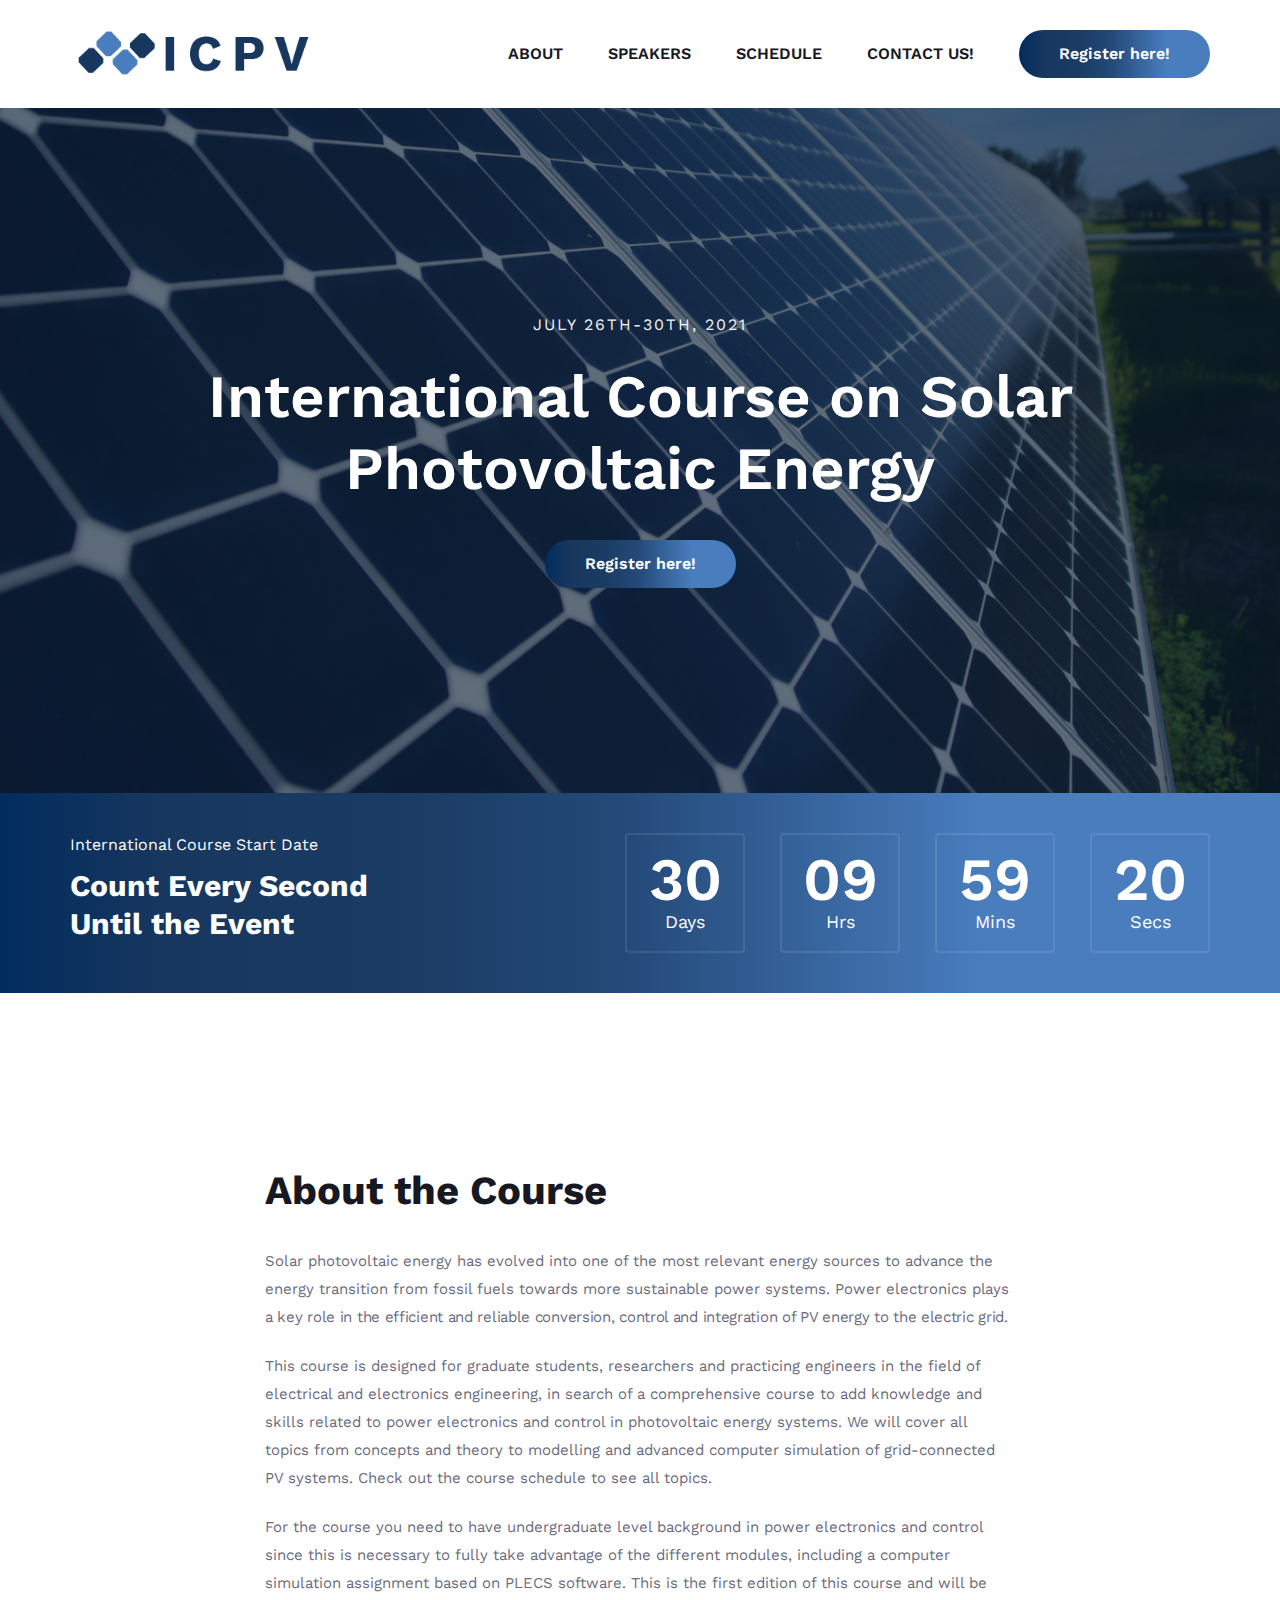
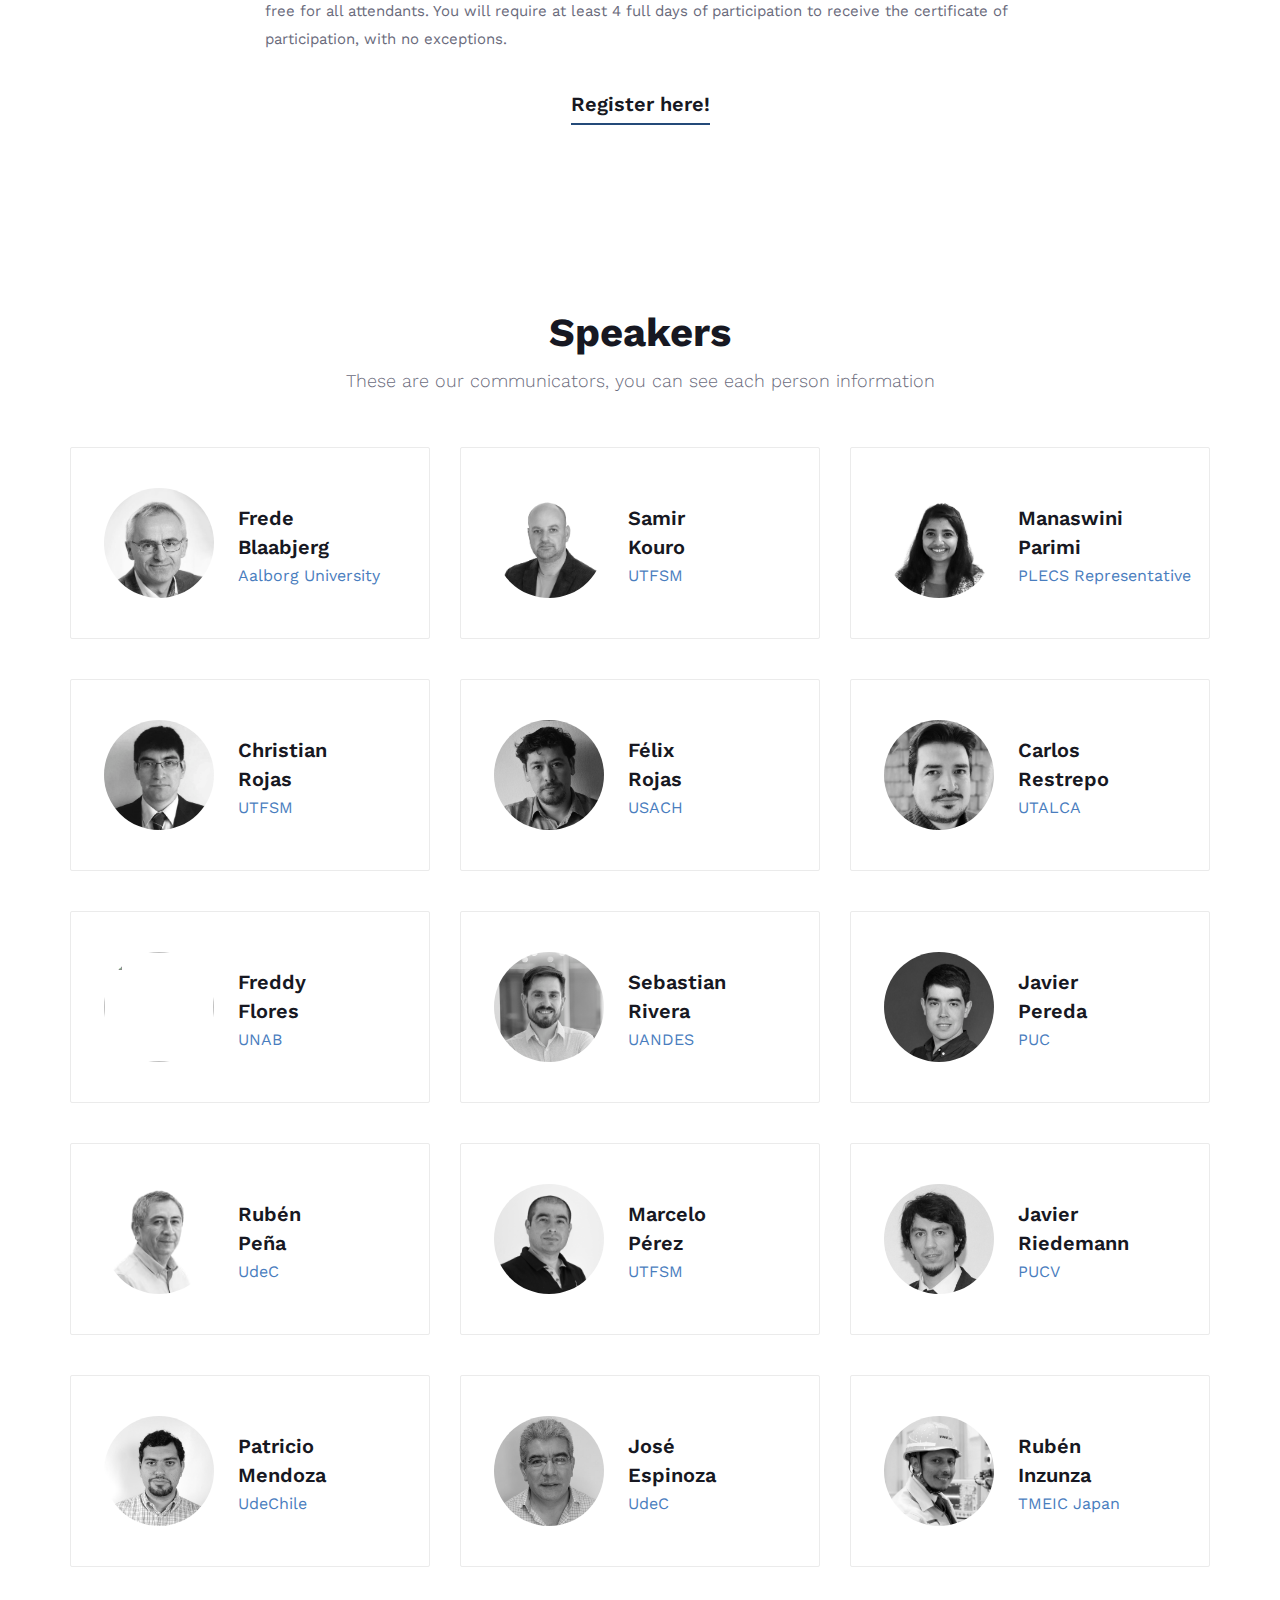
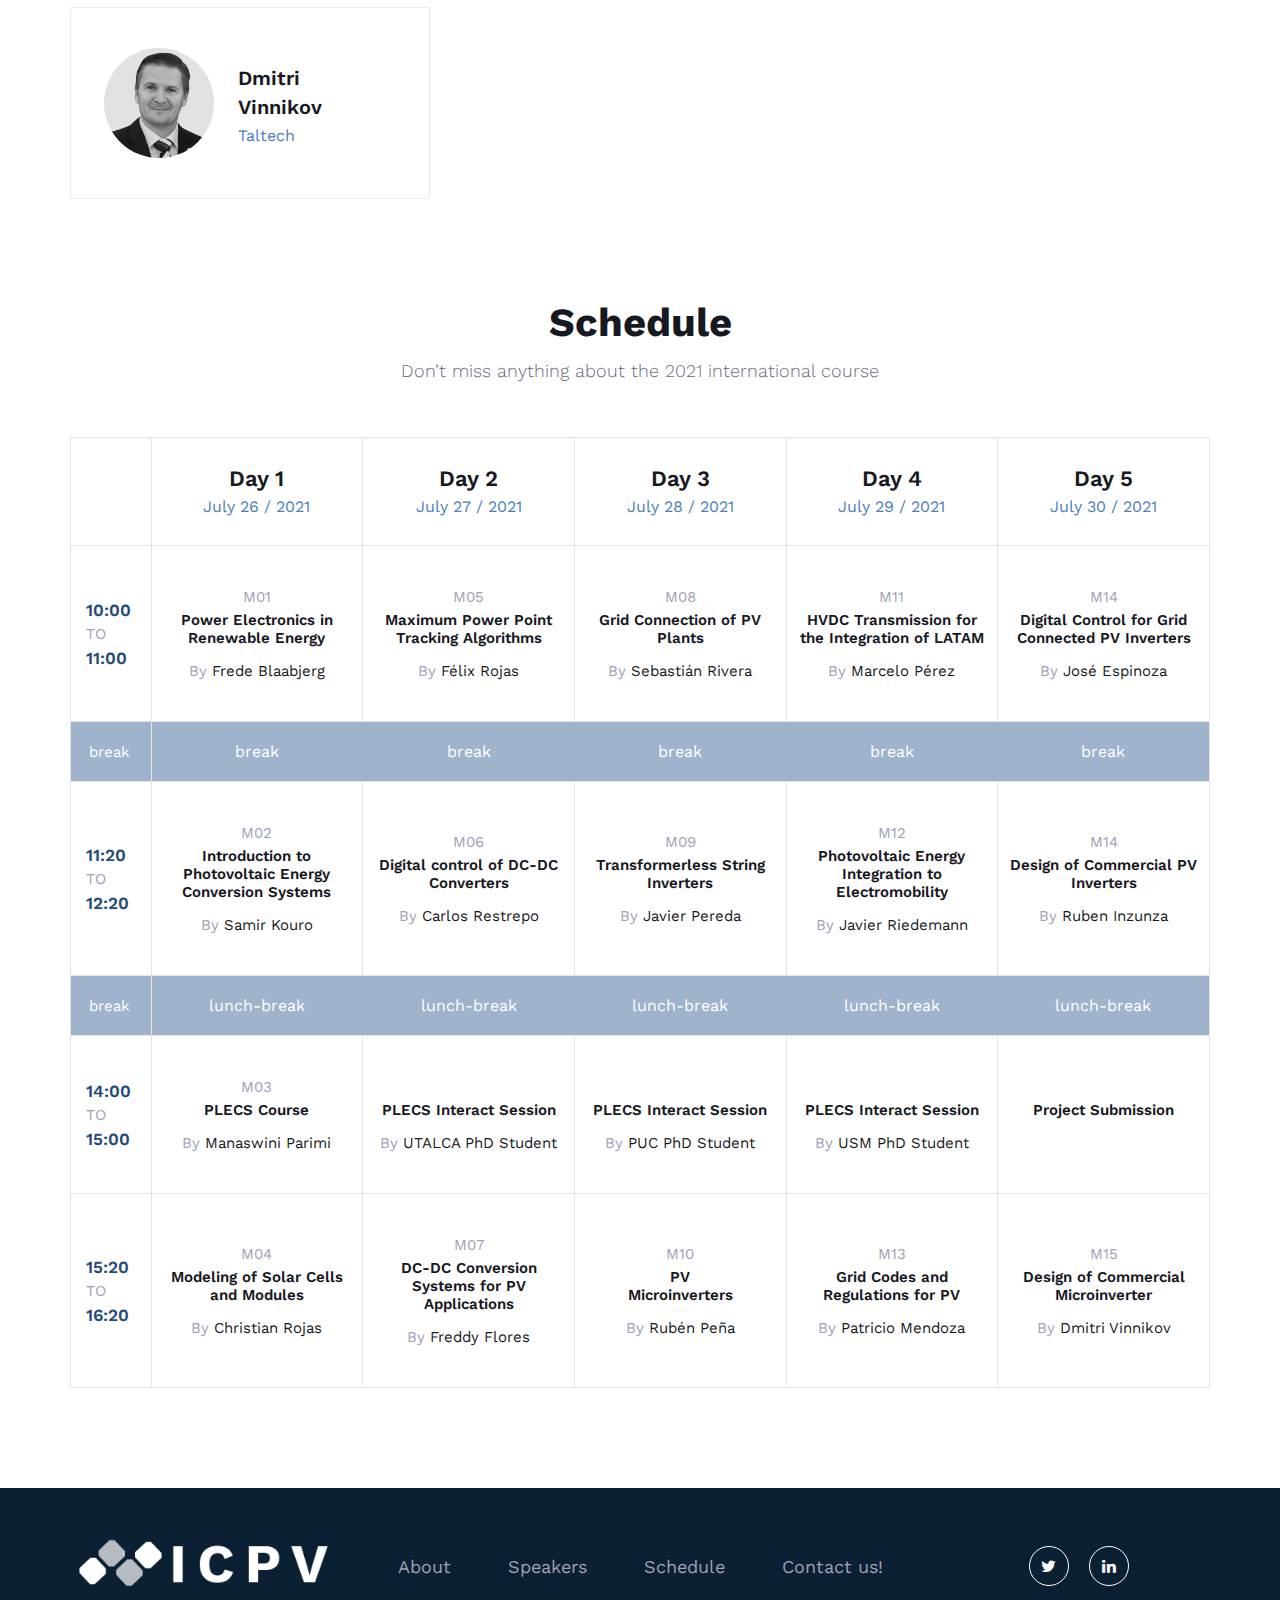
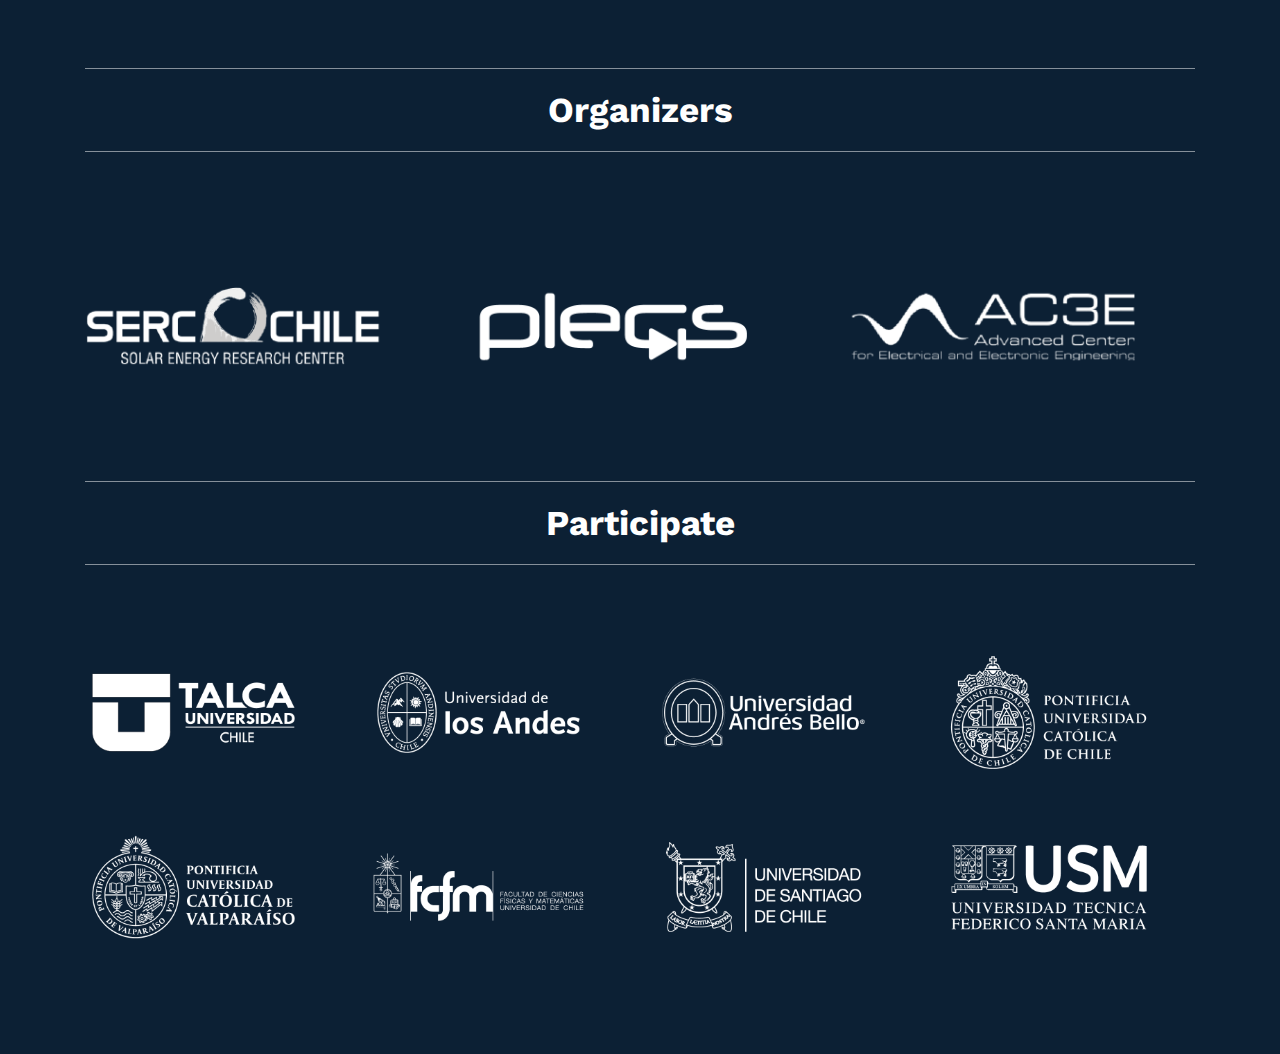
==== index.html @ 8453bea9 "footer update links" ====
<!DOCTYPE html>
<html lang="en">

<head>
    <meta charset="UTF-8">
    <meta name="description" content="International Course on Solar Photovoltaic Energy">
    <meta name="keywords" content="SERC, international, course, html">
    <meta name="viewport" content="width=device-width, initial-scale=1.0">
    <meta http-equiv="X-UA-Compatible" content="ie=edge">
    <title>SERC | International Course</title>

    <!-- Google Font -->
    <link href="https://fonts.googleapis.com/css?family=Work+Sans:400,500,600,700,800,900&display=swap"
        rel="stylesheet">
    <link href="https://fonts.googleapis.com/css?family=Poppins:400,500,600,700&display=swap" rel="stylesheet">


    <!-- Css Styles -->
    <link rel="stylesheet" href="css/bootstrap.min.css" type="text/css">
    <link rel="stylesheet" href="css/font-awesome.min.css" type="text/css">
    <link rel="stylesheet" href="css/elegant-icons.css" type="text/css">
    <link rel="stylesheet" href="css/owl.carousel.min.css" type="text/css">
    <link rel="stylesheet" href="css/magnific-popup.css" type="text/css">
    <link rel="stylesheet" href="css/slicknav.min.css" type="text/css">
    <link rel="stylesheet" href="css/style.css" type="text/css">
</head>

<body>
    <!-- Page Preloder -->
    <div id="preloder">
        <div class="loader"></div>
    </div>

    <!-- Header Section Begin -->
    <header class="header-section">
        <div class="container">
            <div class="logo-serc col-sm-4 col-8">
                <a href="./index.html">
                    <img src="img/logo_evento.png" alt="">
                </a>
            </div>
            <div class="nav-menu">
                <nav class="mainmenu mobile-menu">
                    <ul>
                        <li><a href="./index.html#about">About</a></li>
                        <li><a href="./speakers.html">Speakers</a></li>
                        <li><a href="./index.html#schedule">Schedule</a></li>
                        <li><a href="./contact.html">Contact us!</a></li>
                    </ul>
                </nav>
                <a href="https://docs.google.com/forms/d/e/1FAIpQLSdVcMzUDvQdAuUBCzUnOUlLdKKmq-8twx7hno_2pT20eKK8lw/viewform"
                    class="primary-btn top-btn"> Register here!</a>
            </div>
            <div id="mobile-menu-wrap"></div>
        </div>
    </header>
    <!-- Header End -->

    <!-- Hero Section Begin -->
    <section class="hero-section set-bg" data-setbg="img/index_bg.jpg">
        <div class="container">
            <div class="row">
                <div class="col-sm-10 col-md-12 col-lg-12">
                    <div class="hero-text">
                        <div class="d-flex justify-content-center">
                            <span>July 26th-30th, 2021</span>
                        </div>
                        <div class="align-items-center">
                            <h2>International Course on Solar Photovoltaic Energy</h2>
                        </div>
                        <div class="d-flex justify-content-center">
                            <a href="https://docs.google.com/forms/d/e/1FAIpQLSdVcMzUDvQdAuUBCzUnOUlLdKKmq-8twx7hno_2pT20eKK8lw/viewform"
                                class="primary-btn">Register here!</a>
                        </div>

                    </div>
                </div>
            </div>
        </div>
    </section>
    <!-- Hero Section End -->

    <!-- Counter Section Begin -->
    <section class="counter-section bg-gradient">
        <div class="container">
            <div class="row">
                <div class="col-lg-4">
                    <div class="counter-text">
                        <span>International Course Start Date</span>
                        <h3>Count Every Second <br />Until the Event</h3>
                    </div>
                </div>
                <div class="col-lg-8">
                    <div class="cd-timer" id="countdown">
                        <div class="cd-item">
                            <span>40</span>
                            <p>Days</p>
                        </div>
                        <div class="cd-item">
                            <span>18</span>
                            <p>Hours</p>
                        </div>
                        <div class="cd-item">
                            <span>46</span>
                            <p>Minutes</p>
                        </div>
                        <div class="cd-item">
                            <span>32</span>
                            <p>Seconds</p>
                        </div>
                    </div>
                </div>
            </div>
        </div>
    </section>
    <!-- Counter Section End -->

    <!-- Home About Section Begin -->
    <section id="about" class="home-about-section spad">
        <div class="container">
            <div class="row">
                <div class="offset-lg-2 col-lg-8 offset-lg-2">
                    <div class="ha-text">
                        <h2>About the Course</h2>
                        <p>Solar photovoltaic energy has evolved into one of the most relevant energy sources to
                            advance the energy transition from fossil fuels towards more sustainable power systems.
                            Power electronics <span style="letter-spacing: -.30px;">plays a key role in the efficient
                                and reliable conversion, control and integration of
                                PV energy to the electric grid. </span> </p>
                        <p>This course is designed for graduate students, researchers and practicing engineers in
                            the field of electrical and electronics engineering, in search of a comprehensive course
                            to add knowledge and skills related to power electronics and control in photovoltaic
                            energy systems. We will cover all topics from concepts and theory to modelling and
                            advanced computer simulation of grid-connected PV systems. Check out the course schedule
                            to see all topics.</p>
                        <p>For the course you need to have undergraduate level background in power electronics and
                            control
                            since this is necessary to fully take advantage of the different modules, including a
                            computer
                            simulation assignment based on PLECS software. This is the first edition of this course and
                            will
                            be free for all attendants. You will require at least 4 full days of participation to
                            receive
                            the certificate of participation, with no exceptions.</p>
                        <div class="ha-text2">
                            <div class="d-flex align-items-center flex-column">
                                <a href="https://docs.google.com/forms/d/e/1FAIpQLSdVcMzUDvQdAuUBCzUnOUlLdKKmq-8twx7hno_2pT20eKK8lw/viewform"
                                    class="ha-btn">Register here!</a>
                            </div>
                        </div>
                    </div>
                </div>
            </div>
        </div>
    </section>
    <!-- Home About Section End -->

    <!-- Speaker's Cards Begin -->
    <section id="team_member_section" class="schedule-section spad">
        <div class="container">
            <div class="row">
                <div class="col-lg-12">
                    <div class="section-title">
                        <h2>Speakers</h2>
                        <p>These are our communicators, you can see each person information</p>
                    </div>
                </div>
            </div>
            <div class="row">
                <div class="col-lg-12">
                    <div class="schedule-tab">
                        <div class="tab-content">
                            <div class="tab-pane active" id="tabs-1" role="tabpanel">
                                <div class="row">
                                    <div class="col-sm-12 col-md-6 col-lg-4">
                                        <a href="./speakers.html#frede_blaabjerg">
                                            <!-- link a bio-->
                                            <div class="pl-3 st-content">
                                                <div class="container pb-4 pb-md-4 pb-lg-0 p-sm-0 pl-lg-3">
                                                    <div class="row">
                                                        <div class=" my-auto pr-sm-1 pl-md-3 pr-md-2 pr-lg-2 sc-pic">
                                                            <img src="img/speakers/frede_blaabjerg.png" alt="">
                                                        </div>
                                                        <div class="px-sm-2 pl-3 px-lg-3 my-auto sc-text">
                                                            <h4>Frede</h4>
                                                            <h4>Blaabjerg</h4>
                                                            <div style="color: #497dbe;">
                                                                <span>Aalborg University</span>
                                                            </div>
                                                        </div>
                                                    </div>
                                                </div>
                                            </div>
                                        </a>
                                    </div>

                                    <div class="col-sm-12 col-md-6 col-lg-4">
                                        <a href="./speakers.html#samir_kouro">
                                            <!-- link a bio-->
                                            <div class="pl-3 st-content">
                                                <div class="container pb-4 pb-md-4 pb-lg-0 p-sm-0 pl-lg-3">
                                                    <div class="row">
                                                        <div class=" my-auto pr-sm-1 pl-md-3 pr-md-2 pr-lg-2 sc-pic">
                                                            <img src="img/speakers/samir_kouro.png" alt="">
                                                        </div>
                                                        <div class="px-sm-2 pl-3 px-lg-3 my-auto sc-text">
                                                            <h4>Samir</h4>
                                                            <h4>Kouro</h4>
                                                            <div style="color: #497dbe;">
                                                                <span>UTFSM</span>
                                                            </div>
                                                        </div>
                                                    </div>
                                                </div>
                                            </div>
                                        </a>
                                    </div>

                                    <div class="col-sm-12 col-md-6 col-lg-4">
                                        <a href="./speakers.html#manaswini_parimi">
                                            <!-- link a bio-->
                                            <div class="pl-3 st-content">
                                                <div class="container pb-4 pb-md-4 pb-lg-0 p-sm-0 pl-lg-3">
                                                    <div class="row">
                                                        <div class=" my-auto pr-sm-1 pl-md-3 pr-md-2 pr-lg-2 sc-pic">
                                                            <img src="img/speakers/manaswini_parimi.png" alt="">
                                                        </div>
                                                        <div class="px-sm-2 pl-3 px-lg-3 my-auto sc-text">
                                                            <h4>Manaswini</h4>
                                                            <h4>Parimi</h4>
                                                            <div style="color: #497dbe;">
                                                                <span>PLECS Representative</span>
                                                            </div>
                                                        </div>
                                                    </div>
                                                </div>
                                            </div>
                                        </a>
                                    </div>


                                    <div class="col-sm-12 col-md-6 col-lg-4">
                                        <a href="./speakers.html#christian_rojas">
                                            <!-- link a bio-->
                                            <div class="pl-3 st-content">
                                                <div class="container pb-4 pb-md-4 pb-lg-0 p-sm-0 pl-lg-3">
                                                    <div class="row">
                                                        <div class=" my-auto pr-sm-1 pl-md-3 pr-md-2 pr-lg-2 sc-pic">
                                                            <img src="img/speakers/christian_rojas.png" alt="">
                                                        </div>
                                                        <div class="px-sm-2 pl-3 px-lg-3 my-auto sc-text">
                                                            <h4>Christian</h4>
                                                            <h4>Rojas</h4>
                                                            <div style="color: #497dbe;">
                                                                <span>UTFSM</span>
                                                            </div>
                                                        </div>
                                                    </div>
                                                </div>
                                            </div>
                                        </a>
                                    </div>


                                    <!-- Tab panes/ 3 cards in a row end-->

                                    <!-- Tab panes/ 3 cards in a row begin-->


                                    <div class="col-sm-12 col-md-6 col-lg-4">
                                        <a href="/speakers.html#felix_rojas">
                                            <!-- link a bio-->
                                            <div class="pl-3 st-content">
                                                <div class="container pb-4 pb-md-4 pb-lg-0 p-sm-0 pl-lg-3">
                                                    <div class="row">
                                                        <div class=" my-auto pr-sm-1 pl-md-3 pr-md-2 pr-lg-2 sc-pic">
                                                            <img src="img/speakers/felix_rojas.png" alt="">
                                                        </div>
                                                        <div class="px-sm-2 pl-3 px-lg-3 my-auto sc-text">
                                                            <h4>Félix</h4>
                                                            <h4>Rojas</h4>
                                                            <div style="color: #497dbe;">
                                                                <span>USACH</span>
                                                            </div>
                                                        </div>
                                                    </div>
                                                </div>
                                            </div>
                                        </a>
                                    </div>


                                    <div class="col-sm-12 col-md-6 col-lg-4">
                                        <a href="./speakers.html#carlos_restrepo">
                                            <!-- link a bio-->
                                            <div class="pl-3 st-content">
                                                <div class="container pb-4 pb-md-4 pb-lg-0 p-sm-0 pl-lg-3">
                                                    <div class="row">
                                                        <div class=" my-auto pr-sm-1 pl-md-3 pr-md-2 pr-lg-2 sc-pic">
                                                            <img src="img/speakers/carlos_restrepo.png" alt="">
                                                        </div>
                                                        <div class="px-sm-2 pl-3 px-lg-3 my-auto sc-text">
                                                            <h4>Carlos</h4>
                                                            <h4>Restrepo</h4>
                                                            <div style="color: #497dbe;">
                                                                <span>UTALCA</span>
                                                            </div>
                                                        </div>
                                                    </div>
                                                </div>
                                            </div>
                                        </a>
                                    </div>

                                    <div class="col-sm-12 col-md-6 col-lg-4">
                                        <a href="./speakers.html#freddy_flores">
                                            <!-- link a bio-->
                                            <div class="pl-3 st-content">
                                                <div class="container pb-4 pb-md-4 pb-lg-0 p-sm-0 pl-lg-3">
                                                    <div class="row">
                                                        <div class=" my-auto pr-sm-1 pl-md-3 pr-md-2 pr-lg-2 sc-pic">
                                                            <img src="img/speakers/freddy_flores.png" alt="">
                                                        </div>
                                                        <div class="px-sm-2 pl-3 px-lg-3 my-auto sc-text">
                                                            <h4>Freddy</h4>
                                                            <h4>Flores</h4>
                                                            <div style="color: #497dbe;">
                                                                <span>UNAB</span>
                                                            </div>
                                                        </div>
                                                    </div>
                                                </div>
                                            </div>
                                        </a>
                                    </div>


                                    <div class="col-sm-12 col-md-6 col-lg-4">
                                        <a href="./speakers.html#sebastian_rivera">
                                            <!-- link a bio-->
                                            <div class="pl-3 st-content">
                                                <div class="container pb-4 pb-md-4 pb-lg-0 p-sm-0 pl-lg-3">
                                                    <div class="row">
                                                        <div class=" my-auto pr-sm-1 pl-md-3 pr-md-2 pr-lg-2 sc-pic">
                                                            <img src="img/speakers/sebastian_rivera.png" alt="">
                                                        </div>
                                                        <div class="px-sm-2 pl-3 px-lg-3 my-auto sc-text">
                                                            <h4>Sebastian</h4>
                                                            <h4>Rivera</h4>
                                                            <div style="color: #497dbe;">
                                                                <span>UANDES</span>
                                                            </div>
                                                        </div>
                                                    </div>
                                                </div>
                                            </div>
                                        </a>
                                    </div>


                                    <div class="col-sm-12 col-md-6 col-lg-4">
                                        <a href="./speakers.html#javier_pereda">
                                            <!-- link a bio-->
                                            <div class="pl-3 st-content">
                                                <div class="container pb-4 pb-md-4 pb-lg-0 p-sm-0 pl-lg-3">
                                                    <div class="row">
                                                        <div class=" my-auto pr-sm-1 pl-md-3 pr-md-2 pr-lg-2 sc-pic">
                                                            <img src="img/speakers/javier_pereda.png" alt="">
                                                        </div>
                                                        <div class="px-sm-2 pl-3 px-lg-3 my-auto sc-text">
                                                            <h4>Javier</h4>
                                                            <h4>Pereda</h4>
                                                            <div style="color: #497dbe;">
                                                                <span>PUC</span>
                                                            </div>
                                                        </div>
                                                    </div>
                                                </div>
                                            </div>
                                        </a>
                                    </div>


                                    <div class="col-sm-12 col-md-6 col-lg-4">
                                        <a href="./speakers.html#ruben_pena">
                                            <!-- link a bio-->
                                            <div class="pl-3 st-content">
                                                <div class="container pb-4 pb-md-4 pb-lg-0 p-sm-0 pl-lg-3">
                                                    <div class="row">
                                                        <div class=" my-auto pr-sm-1 pl-md-3 pr-md-2 pr-lg-2 sc-pic">
                                                            <img src="img/speakers/ruben_pena.png" alt="">
                                                        </div>
                                                        <div class="px-sm-2 pl-3 px-lg-3 my-auto sc-text">
                                                            <h4>Rubén</h4>
                                                            <h4>Peña</h4>
                                                            <div style="color: #497dbe;">
                                                                <span>UdeC</span>
                                                            </div>
                                                        </div>
                                                    </div>
                                                </div>
                                            </div>
                                        </a>
                                    </div>


                                    <div class="col-sm-12 col-md-6 col-lg-4">
                                        <a href="./speakers.html#marcelo_perez">
                                            <!-- link a bio-->
                                            <div class="pl-3 st-content">
                                                <div class="container pb-4 pb-md-4 pb-lg-0 p-sm-0 pl-lg-3">
                                                    <div class="row">
                                                        <div class=" my-auto pr-sm-1 pl-md-3 pr-md-2 pr-lg-2 sc-pic">
                                                            <img src="img/speakers/marcelo_perez.png" alt="">
                                                        </div>
                                                        <div class="px-sm-2 pl-3 px-lg-3 my-auto sc-text">
                                                            <h4>Marcelo</h4>
                                                            <h4>Pérez</h4>
                                                            <div style="color: #497dbe;">
                                                                <span>UTFSM</span>
                                                            </div>
                                                        </div>
                                                    </div>
                                                </div>
                                            </div>
                                        </a>
                                    </div>

                                    <div class="col-sm-12 col-md-6 col-lg-4">
                                        <a href="./speakers.html#javier_riedemann">
                                            <!-- link a bio-->
                                            <div class="pl-3 st-content">
                                                <div class="container pb-4 pb-md-4 pb-lg-0 p-sm-0 pl-lg-3">
                                                    <div class="row">
                                                        <div class=" my-auto pr-sm-1 pl-md-3 pr-md-2 pr-lg-2 sc-pic">
                                                            <img src="img/speakers/javier_riedemann.png" alt="">
                                                        </div>
                                                        <div class="px-sm-2 pl-3 px-lg-3 my-auto sc-text">
                                                            <h4>Javier</h4>
                                                            <h4>Riedemann</h4>
                                                            <div style="color: #497dbe;">
                                                                <span>PUCV</span>
                                                            </div>
                                                        </div>
                                                    </div>
                                                </div>
                                            </div>
                                        </a>
                                    </div>

                                    <div class="col-sm-12 col-md-6 col-lg-4">
                                        <a href="./speakers.html#patricio_mendoza">
                                            <!-- link a bio-->
                                            <div class="pl-3 st-content">
                                                <div class="container pb-4 pb-md-4 pb-lg-0 p-sm-0 pl-lg-3">
                                                    <div class="row">
                                                        <div class=" my-auto pr-sm-1 pl-md-3 pr-md-2 pr-lg-2 sc-pic">
                                                            <img src="img/speakers/patricio_mendoza.png" alt="">
                                                        </div>
                                                        <div class="px-sm-2 pl-3 px-lg-3 my-auto sc-text">
                                                            <h4>Patricio</h4>
                                                            <h4>Mendoza</h4>
                                                            <div style="color: #497dbe;">
                                                                <span>UdeChile</span>
                                                            </div>
                                                        </div>
                                                    </div>
                                                </div>
                                            </div>
                                        </a>
                                    </div>



                                    <div class="col-sm-12 col-md-6 col-lg-4">
                                        <a href="./speakers.html#jose_espinoza">
                                            <!-- link a bio-->
                                            <div class="pl-3 st-content">
                                                <div class="container pb-4 pb-md-4 pb-lg-0 p-sm-0 pl-lg-3">
                                                    <div class="row">
                                                        <div class=" my-auto pr-sm-1 pl-md-3 pr-md-2 pr-lg-2 sc-pic">
                                                            <img src="img/speakers/jose_espinoza.png" alt="">
                                                        </div>
                                                        <div class="px-sm-2 pl-3 px-lg-3 my-auto sc-text">
                                                            <h4>José</h4>
                                                            <h4>Espinoza</h4>
                                                            <div style="color: #497dbe;">
                                                                <span>UdeC</span>
                                                            </div>
                                                        </div>
                                                    </div>
                                                </div>
                                            </div>
                                        </a>
                                    </div>

                                    <div class="col-sm-12 col-md-6 col-lg-4">
                                        <a href="./speakers.html#ruben_inzunza">
                                            <!-- link a bio-->
                                            <div class="pl-3 st-content">
                                                <div class="container pb-4 pb-md-4 pb-lg-0 p-sm-0 pl-lg-3">
                                                    <div class="row">
                                                        <div class=" my-auto pr-sm-1 pl-md-3 pr-md-2 pr-lg-2 sc-pic">
                                                            <img src="img/speakers/ruben_inzunza.png" alt="">
                                                        </div>
                                                        <div class="px-sm-2 pl-3 px-lg-3 my-auto sc-text">
                                                            <h4>Rubén</h4>
                                                            <h4>Inzunza</h4>
                                                            <div style="color: #497dbe;">
                                                                <span>TMEIC Japan</span>
                                                            </div>
                                                        </div>
                                                    </div>
                                                </div>
                                            </div>
                                        </a>
                                    </div>


                                    <div class="col-sm-12 col-md-6 col-lg-4">
                                        <a href="./speakers.html#dmitri_vinnikov">
                                            <!-- link a bio-->
                                            <div class="pl-3 st-content">
                                                <div class="container pb-4 pb-md-4 pb-lg-0 p-sm-0 pl-lg-3">
                                                    <div class="row">
                                                        <div class=" my-auto pr-sm-1 pl-md-3 pr-md-2 pr-lg-2 sc-pic">
                                                            <img src="img/speakers/dmittrivinnikov2.png" alt="">
                                                        </div>
                                                        <div class="px-sm-2 pl-3 px-lg-3 my-auto sc-text">
                                                            <h4>Dmitri</h4>
                                                            <h4>Vinnikov</h4>
                                                            <div style="color: #497dbe;">
                                                                <span>Taltech</span>
                                                            </div>
                                                        </div>
                                                    </div>
                                                </div>
                                            </div>
                                        </a>
                                    </div>
                                </div>
                            </div>
                        </div>
                    </div>
                </div>
            </div>
        </div>
    </section>
    <!-- Speaker's Cards End -->

    <!-- Schedule Table Section Begin -->
    <section id="schedule" class="schedule-table-section spad">
        <div class="container">
            <div class="row">
                <div class="col-lg-12">
                    <div class="section-title">
                        <h2>Schedule</h2>
                        <p>Don’t miss anything about the 2021 international course</p>
                    </div>
                </div>
            </div>
            <div class="row">
                <div class="col-lg-12">
                    <div class="schedule-table-tab">
                        <div class="tab-content">
                            <div class="tab-pane active" id="tabs-1" role="tabpanel">
                                <div class="schedule-table-content">
                                    <table>
                                        <thead>
                                            <tr>
                                                <th></th>
                                                <th>
                                                    <strong>Day 1</strong>
                                                    <span>July 26 / 2021</span>
                                                </th>
                                                <th>
                                                    <strong>Day 2</strong>
                                                    <span>July 27 / 2021</span>
                                                </th>
                                                <th>
                                                    <strong>Day 3</strong>
                                                    <span>July 28 / 2021</span>
                                                </th>
                                                <th>
                                                    <strong>Day 4</strong>
                                                    <span>July 29 / 2021</span>
                                                </th>
                                                <th>
                                                    <strong>Day 5</strong>
                                                    <span>July 30 / 2021</span>
                                                </th>
                                            </tr>
                                        </thead>
                                        <tbody>
                                            <tr class="px-sm-5">
                                                <!-- first row 4 days starts -->
                                                <td class="event-time">10:00 <p><span>TO</span></p> 11:00</td>
                                                <td class="break hover-bg">
                                                    <p><span>M01</span></p>
                                                    <h5>Power Electronics in Renewable Energy</h5>
                                                    <p><span>By</span> Frede Blaabjerg</p>
                                                </td>
                                                <td class="break hover-bg">
                                                    <p><span>M05</span></p>
                                                    <h5>Maximum Power Point Tracking Algorithms</h5>
                                                    <p><span>By</span> Félix Rojas</p>
                                                </td>
                                                <td class="break hover-bg">
                                                    <p><span>M08</span></p>
                                                    <h5>Grid Connection of PV Plants</h5>
                                                    <p><span>By</span> Sebastián Rivera</p>
                                                </td>
                                                <td class="break hover-bg">
                                                    <p><span>M11</span></p>
                                                    <h5>HVDC Transmission for the Integration of LATAM</h5>
                                                    <p><span>By</span> Marcelo Pérez</p>
                                                </td>
                                                <td class="break hover-bg">
                                                    <p><span>M14</span></p>
                                                    <h5>Digital Control for Grid Connected PV Inverters</h5>
                                                    <p><span>By</span> José Espinoza</p>
                                                </td>
                                            </tr>
                                            <!-- first row 4 days ends -->

                                            <!-- break start -->
                                            <tr style="background-color: #9fb3cc;">
                                                <td style="padding: 5px 0 5px 18px; height: 60px; border-right: 1px solid #e5e5e5;"
                                                    class="event-time">
                                                    <p><span style="color: #fff;">break</span></p>
                                                </td>
                                                <td
                                                    style="color:#fff; padding: 5px 0 5px; height: 60px; border-right: 0px;">
                                                    break
                                                </td>
                                                <td
                                                    style="color:#fff; padding: 5px 0 5px; height: 60px; border-right: 0px;">
                                                    break
                                                </td>
                                                <td
                                                    style="color:#fff; padding: 5px 0 5px; height: 60px; border-right: 0px;">
                                                    break
                                                </td>
                                                <td
                                                    style="color:#fff; padding: 5px 0 5px; height: 60px; border-right: 0px;">
                                                    break
                                                </td>
                                                <td
                                                    style="color:#fff; padding: 5px 0 5px; height: 60px; border-right: 1px solid #e5e5e5;">
                                                    break
                                                </td>
                                            </tr>
                                            <!-- break end -->

                                            <!-- second row 4 days starts -->
                                            <tr class="px-sm-5">
                                                <td class="event-time">11:20 <p><span>TO</span></p> 12:20</td>
                                                <td class="break hover-bg">
                                                    <p><span>M02</span></p>
                                                    <h5>Introduction to Photovoltaic Energy Conversion Systems</h5>
                                                    <p><span>By</span> Samir Kouro</p>
                                                </td>
                                                <td class="break hover-bg">
                                                    <p><span>M06</span></p>
                                                    <h5>Digital control of DC-DC Converters</h5>
                                                    <p><span>By</span> Carlos Restrepo</p>
                                                </td>
                                                <td class="break hover-bg">
                                                    <p><span>M09</span></p>
                                                    <h5>Transformerless String Inverters</h5>
                                                    <p><span>By</span> Javier Pereda</p>
                                                </td>
                                                <td class="break hover-bg">
                                                    <p><span>M12</span></p>
                                                    <h5>Photovoltaic Energy Integration to Electromobility</h5>
                                                    <p><span>By</span> Javier Riedemann</p>
                                                </td>
                                                <td class="break hover-bg">
                                                    <p><span>M14</span></p>
                                                    <h5>Design of Commercial PV Inverters</h5>
                                                    <p><span>By</span> Ruben Inzunza</p>
                                                </td>
                                            </tr>
                                            <!-- second row 4 days ends -->

                                            <!-- lunch-break start -->
                                            <tr style="background-color: #9fb3cc;">
                                                <td style="padding: 5px 0 5px 18px; height: 60px; border-right: 1px solid #e5e5e5;"
                                                    class="event-time">
                                                    <p><span style="color: #fff;">break</span></p>
                                                </td>
                                                <td
                                                    style="color:#fff; padding: 5px 0 5px; height: 60px; border-right: 0px;">
                                                    lunch-break
                                                </td>
                                                <td
                                                    style="color:#fff; padding: 5px 0 5px; height: 60px; border-right: 0px;">
                                                    lunch-break
                                                </td>
                                                <td
                                                    style="color:#fff; padding: 5px 0 5px; height: 60px; border-right: 0px;">
                                                    lunch-break
                                                </td>
                                                <td
                                                    style="color:#fff; padding: 5px 0 5px; height: 60px; border-right: 0px;">
                                                    lunch-break
                                                </td>
                                                <td
                                                    style="color:#fff; padding: 5px 0 5px; height: 60px; border-right: 1px solid #e5e5e5;">
                                                    lunch-break
                                                </td>
                                            </tr>
                                            <!-- lunch-break end -->

                                            <!-- third row 4 days starts -->
                                            <tr class="px-sm-5">
                                                <td class="event-time">14:00 <p><span>TO</span></p> 15:00</td>
                                                <td class="break hover-bg">
                                                    <p><span>M03</span></p>
                                                    <h5>PLECS Course</h5>
                                                    <p><span>By</span> Manaswini Parimi</p>
                                                </td>
                                                <td class="break hover-bg">
                                                    <p><span><br></span></p>
                                                    <h5>PLECS Interact Session</h5>
                                                    <p><span>By</span> UTALCA PhD Student</p>
                                                </td>
                                                <td class="break hover-bg">
                                                    <p><span><br></span></p>
                                                    <h5>PLECS Interact Session</h5>
                                                    <p><span>By</span> PUC PhD Student</p>
                                                </td>
                                                <td class="break hover-bg">
                                                    <p><span><br></span></p>
                                                    <h5>PLECS Interact Session</h5>
                                                    <p><span>By</span> USM PhD Student</p>
                                                </td>
                                                <td class="break hover-bg">
                                                    <p><span><br></span></p>
                                                    <h5>Project Submission</h5>
                                                    <p><br></p>
                                                </td>
                                            </tr>
                                            <!-- third row 4 days ends -->

                                            <!-- fourth row 4 days starts -->
                                            <tr class="px-sm-5">
                                                <td class="event-time">15:20 <p><span>TO</span></p> 16:20</td>
                                                <td class="break hover-bg">
                                                    <p><span>M04</span></p>
                                                    <h5>Modeling of Solar Cells and Modules</h5>
                                                    <p><span>By</span> Christian Rojas</p>
                                                </td>
                                                <td class="break hover-bg">
                                                    <p><span>M07</span></p>
                                                    <h5>DC-DC Conversion Systems for PV Applications</h5>
                                                    <p><span>By</span> Freddy Flores</p>
                                                </td>
                                                <td class="break hover-bg">
                                                    <p><span>M10</span></p>
                                                    <h5>PV <br> Microinverters</h5>
                                                    <p><span>By</span> Rubén Peña</p>
                                                </td>
                                                <td class="break hover-bg">
                                                    <p><span>M13</span></p>
                                                    <h5>Grid Codes and Regulations for PV</h5>
                                                    <p><span>By</span> Patricio Mendoza</p>
                                                </td>
                                                <td class="break hover-bg">
                                                    <p><span>M15</span></p>
                                                    <h5>Design of Commercial Microinverter</h5>
                                                    <p><span>By</span> Dmitri Vinnikov</p>
                                                </td>
                                            </tr>
                                            <!-- fourth row 4 days ends -->
                                        </tbody>
                                    </table>
                                </div>
                            </div>

                        </div>
                    </div>
                </div>
            </div>
        </div>
    </section>
    <!-- Schedule Table Section End -->

    <!-- Footer Section Begin -->
    <footer class="footer-section">
        <div class="container">
            <!-- main info start -->
            <div class="row">
                <div class="col-lg-12 footer-maininfo">
                    <div class="footer-text">
                        <div class="row">
                            <div class="col-lg-3 col-sm-12 col-md-6">
                                <div class="ft-logo-serc">
                                    <a href="#" class="footer-logo"><img src="img/logo_evento_bn.png" alt=""></a>

                                </div>
                            </div>
                            <div class="col-lg-6 col-sm-12 col-md-6">
                                <ul>
                                    <li><a href="./index.html#about">About</a></li>
                                    <li><a href="./speakers.html">Speakers</a></li>
                                    <li><a href="./index.html#schedule">Schedule</a></li>
                                    <li><a href="./contact.html">Contact us!</a></li>
                                </ul>
                            </div>

                            <div class="col-lg-3 col-sm-12 col-md-6">
                                <div class="ft-social">
                                    <a href="#"><i class="fa fa-twitter"></i></a>
                                    <a href="#"><i class="fa fa-linkedin"></i></a>
                                </div>
                            </div>
                        </div>
                    </div>
                </div>
            </div>
            <!-- main info End -->

            <!-- Logo List Section Organizers start -->
            <section class="logo-list ">
                <div class="row">
                    <div class="col-lg-12">
                        <div class="container">
                            <div class="pricing-section">
                                <div class="section-title">
                                    <h2>Organizers</h2>
                                </div>
                                <div class="row">
                                    <div class=" d-flex align-items-center col-lg-4 col-md-12 col-12">
                                        <a href="http://serc.cl/en/"><img
                                                src="img/organizer-logo/logos_footer_logo-orgnizer-1.png"
                                                class="img-fluid" alt=""></a>
                                    </div>
                                    <div class=" d-flex align-items-center col-lg-4 col-md-12 col-12">
                                        <a href="https://www.plexim.com/products/plecs"><img
                                                src="img/organizer-logo/logos_footer_logo-orgnizer-2.png"
                                                class="img-fluid" alt=""></a>
                                    </div>
                                    <div class="d-flex align-items-center col-lg-4 col-md-12 col-12">
                                        <a href="http://ac3e.usm.cl/en/"><img
                                                src="img/organizer-logo/logos_footer_logo-orgnizer-3.png"
                                                class="img-fluid" alt=""></a>
                                    </div>
                                </div>
                            </div>
                        </div>
                    </div>
                </div>
            </section>
            <!-- End Logo List Section Participants -->

            <!-- Logo List Section Participants start -->
            <section class="logo-list ">
                <div class="row">
                    <div class="col-lg-12">
                        <div class="container">
                            <div class="pricing-section">
                                <div class="section-title">
                                    <h2>Participate</h2>
                                </div>
                                <div class="row">
                                    <div class="d-flex justify-content-sm-center col-lg-3 col-md-4 col-12">
                                        <a href="https://www.utalca.cl/en/"><img
                                                src="img/partner-logo/logos_footer_logo-1.png" class="img-fluid"
                                                alt="UTALCA"></a>
                                    </div>
                                    <div class="d-flex justify-content-sm-center col-lg-3 col-md-4 col-12">
                                        <a href="https://www.uandes.cl/our-university/"><img
                                                src="img/partner-logo/logos_footer-logo-2.png" class="img-fluid"
                                                alt="UANDES"></a>
                                    </div>
                                    <div class="d-flex justify-content-sm-center col-lg-3 col-md-4 col-12">
                                        <a href="https://www.unab.cl/en/"><img
                                                src="img/partner-logo/logos_footer_logo-3.png" class="img-fluid"
                                                alt="UNAB Chile"></a>
                                    </div>
                                    <div class="d-flex justify-content-sm-center  col-lg-3 col-md-4 col-12">
                                        <a href="https://www.uc.cl/en"><img
                                                src="img/partner-logo/logos_footer_logo-4.png" class="img-fluid"
                                                alt="PUC"></a>
                                    </div>
                                    <div class="d-flex justify-content-sm-center  col-lg-3 col-md-4 col-12">
                                        <a href="https://www.pucv.cl/"><img
                                                src="img/partner-logo/logos_footer_logo-5.png" class="img-fluid"
                                                alt="PUCV"></a>
                                    </div>
                                    <div class="d-flex justify-content-sm-center col-lg-3 col-md-4 col-12">
                                        <a href="http://ingenieria.uchile.cl/english"><img
                                                src="img/partner-logo/logos_footer_logo-6.png" class="img-fluid"
                                                alt="Facultad de Ciencias Físicas y Matemáticas de la Univerdisad de Chile"></a>
                                    </div>
                                    <div class="d-flex justify-content-sm-center col-lg-3 col-md-4 col-12">
                                        <a href="https://www.usach.cl/"><img
                                                src="img/partner-logo/logos_footer_logo-7.png" class="img-fluid"
                                                alt="USACH"></a>
                                    </div>
                                    <div class="d-flex justify-content-sm-center col-lg-3 col-md-4 col-12">
                                        <a href="https://www.usm.cl/"><img
                                                src="img/partner-logo/logos_footer_logo-8.png" class="img-fluid"
                                                alt="USM UTFSM"></a>
                                    </div>
                                </div>
                            </div>
                        </div>
                    </div>
                </div>
            </section>
            <!-- End Logo List Section Participants -->
        </div><!-- Container End -->
    </footer>
    <!-- Footer Section End -->

    <!-- Js Plugins -->
    <script src="js/jquery-3.3.1.min.js"></script>
    <script src="js/bootstrap.min.js"></script>
    <script src="js/jquery.magnific-popup.min.js"></script>
    <script src="js/jquery.countdown.min.js"></script>
    <script src="js/jquery.slicknav.js"></script>
    <script src="js/owl.carousel.min.js"></script>
    <script src="js/main.js"></script>
</body>

</html>
---- css/elegant-icons.css ----
@font-face {
	font-family: 'ElegantIcons';
	src:url('../fonts/ElegantIcons.eot');
	src:url('../fonts/ElegantIcons.eot?#iefix') format('embedded-opentype'),
		url('../fonts/ElegantIcons.woff') format('woff'),
		url('../fonts/ElegantIcons.ttf') format('truetype'),
		url('../fonts/ElegantIcons.svg#ElegantIcons') format('svg');
	font-weight: normal;
	font-style: normal;
}

/* Use the following CSS code if you want to use data attributes for inserting your icons */
[data-icon]:before {
	font-family: 'ElegantIcons';
	content: attr(data-icon);
	speak: none;
	font-weight: normal;
	font-variant: normal;
	text-transform: none;
	line-height: 1;
	-webkit-font-smoothing: antialiased;
	-moz-osx-font-smoothing: grayscale;
}

/* Use the following CSS code if you want to have a class per icon */
/*
Instead of a list of all class selectors,
you can use the generic selector below, but it's slower:
[class*="your-class-prefix"] {
*/
.arrow_up, .arrow_down, .arrow_left, .arrow_right, .arrow_left-up, .arrow_right-up, .arrow_right-down, .arrow_left-down, .arrow-up-down, .arrow_up-down_alt, .arrow_left-right_alt, .arrow_left-right, .arrow_expand_alt2, .arrow_expand_alt, .arrow_condense, .arrow_expand, .arrow_move, .arrow_carrot-up, .arrow_carrot-down, .arrow_carrot-left, .arrow_carrot-right, .arrow_carrot-2up, .arrow_carrot-2down, .arrow_carrot-2left, .arrow_carrot-2right, .arrow_carrot-up_alt2, .arrow_carrot-down_alt2, .arrow_carrot-left_alt2, .arrow_carrot-right_alt2, .arrow_carrot-2up_alt2, .arrow_carrot-2down_alt2, .arrow_carrot-2left_alt2, .arrow_carrot-2right_alt2, .arrow_triangle-up, .arrow_triangle-down, .arrow_triangle-left, .arrow_triangle-right, .arrow_triangle-up_alt2, .arrow_triangle-down_alt2, .arrow_triangle-left_alt2, .arrow_triangle-right_alt2, .arrow_back, .icon_minus-06, .icon_plus, .icon_close, .icon_check, .icon_minus_alt2, .icon_plus_alt2, .icon_close_alt2, .icon_check_alt2, .icon_zoom-out_alt, .icon_zoom-in_alt, .icon_search, .icon_box-empty, .icon_box-selected, .icon_minus-box, .icon_plus-box, .icon_box-checked, .icon_circle-empty, .icon_circle-slelected, .icon_stop_alt2, .icon_stop, .icon_pause_alt2, .icon_pause, .icon_menu, .icon_menu-square_alt2, .icon_menu-circle_alt2, .icon_ul, .icon_ol, .icon_adjust-horiz, .icon_adjust-vert, .icon_document_alt, .icon_documents_alt, .icon_pencil, .icon_pencil-edit_alt, .icon_pencil-edit, .icon_folder-alt, .icon_folder-open_alt, .icon_folder-add_alt, .icon_info_alt, .icon_error-oct_alt, .icon_error-circle_alt, .icon_error-triangle_alt, .icon_question_alt2, .icon_question, .icon_comment_alt, .icon_chat_alt, .icon_vol-mute_alt, .icon_volume-low_alt, .icon_volume-high_alt, .icon_quotations, .icon_quotations_alt2, .icon_clock_alt, .icon_lock_alt, .icon_lock-open_alt, .icon_key_alt, .icon_cloud_alt, .icon_cloud-upload_alt, .icon_cloud-download_alt, .icon_image, .icon_images, .icon_lightbulb_alt, .icon_gift_alt, .icon_house_alt, .icon_genius, .icon_mobile, .icon_tablet, .icon_laptop, .icon_desktop, .icon_camera_alt, .icon_mail_alt, .icon_cone_alt, .icon_ribbon_alt, .icon_bag_alt, .icon_creditcard, .icon_cart_alt, .icon_paperclip, .icon_tag_alt, .icon_tags_alt, .icon_trash_alt, .icon_cursor_alt, .icon_mic_alt, .icon_compass_alt, .icon_pin_alt, .icon_pushpin_alt, .icon_map_alt, .icon_drawer_alt, .icon_toolbox_alt, .icon_book_alt, .icon_calendar, .icon_film, .icon_table, .icon_contacts_alt, .icon_headphones, .icon_lifesaver, .icon_piechart, .icon_refresh, .icon_link_alt, .icon_link, .icon_loading, .icon_blocked, .icon_archive_alt, .icon_heart_alt, .icon_star_alt, .icon_star-half_alt, .icon_star, .icon_star-half, .icon_tools, .icon_tool, .icon_cog, .icon_cogs, .arrow_up_alt, .arrow_down_alt, .arrow_left_alt, .arrow_right_alt, .arrow_left-up_alt, .arrow_right-up_alt, .arrow_right-down_alt, .arrow_left-down_alt, .arrow_condense_alt, .arrow_expand_alt3, .arrow_carrot_up_alt, .arrow_carrot-down_alt, .arrow_carrot-left_alt, .arrow_carrot-right_alt, .arrow_carrot-2up_alt, .arrow_carrot-2dwnn_alt, .arrow_carrot-2left_alt, .arrow_carrot-2right_alt, .arrow_triangle-up_alt, .arrow_triangle-down_alt, .arrow_triangle-left_alt, .arrow_triangle-right_alt, .icon_minus_alt, .icon_plus_alt, .icon_close_alt, .icon_check_alt, .icon_zoom-out, .icon_zoom-in, .icon_stop_alt, .icon_menu-square_alt, .icon_menu-circle_alt, .icon_document, .icon_documents, .icon_pencil_alt, .icon_folder, .icon_folder-open, .icon_folder-add, .icon_folder_upload, .icon_folder_download, .icon_info, .icon_error-circle, .icon_error-oct, .icon_error-triangle, .icon_question_alt, .icon_comment, .icon_chat, .icon_vol-mute, .icon_volume-low, .icon_volume-high, .icon_quotations_alt, .icon_clock, .icon_lock, .icon_lock-open, .icon_key, .icon_cloud, .icon_cloud-upload, .icon_cloud-download, .icon_lightbulb, .icon_gift, .icon_house, .icon_camera, .icon_mail, .icon_cone, .icon_ribbon, .icon_bag, .icon_cart, .icon_tag, .icon_tags, .icon_trash, .icon_cursor, .icon_mic, .icon_compass, .icon_pin, .icon_pushpin, .icon_map, .icon_drawer, .icon_toolbox, .icon_book, .icon_contacts, .icon_archive, .icon_heart, .icon_profile, .icon_group, .icon_grid-2x2, .icon_grid-3x3, .icon_music, .icon_pause_alt, .icon_phone, .icon_upload, .icon_download, .social_facebook, .social_twitter, .social_pinterest, .social_googleplus, .social_tumblr, .social_tumbleupon, .social_wordpress, .social_instagram, .social_dribbble, .social_vimeo, .social_linkedin, .social_rss, .social_deviantart, .social_share, .social_myspace, .social_skype, .social_youtube, .social_picassa, .social_googledrive, .social_flickr, .social_blogger, .social_spotify, .social_delicious, .social_facebook_circle, .social_twitter_circle, .social_pinterest_circle, .social_googleplus_circle, .social_tumblr_circle, .social_stumbleupon_circle, .social_wordpress_circle, .social_instagram_circle, .social_dribbble_circle, .social_vimeo_circle, .social_linkedin_circle, .social_rss_circle, .social_deviantart_circle, .social_share_circle, .social_myspace_circle, .social_skype_circle, .social_youtube_circle, .social_picassa_circle, .social_googledrive_alt2, .social_flickr_circle, .social_blogger_circle, .social_spotify_circle, .social_delicious_circle, .social_facebook_square, .social_twitter_square, .social_pinterest_square, .social_googleplus_square, .social_tumblr_square, .social_stumbleupon_square, .social_wordpress_square, .social_instagram_square, .social_dribbble_square, .social_vimeo_square, .social_linkedin_square, .social_rss_square, .social_deviantart_square, .social_share_square, .social_myspace_square, .social_skype_square, .social_youtube_square, .social_picassa_square, .social_googledrive_square, .social_flickr_square, .social_blogger_square, .social_spotify_square, .social_delicious_square, .icon_printer, .icon_calulator, .icon_building, .icon_floppy, .icon_drive, .icon_search-2, .icon_id, .icon_id-2, .icon_puzzle, .icon_like, .icon_dislike, .icon_mug, .icon_currency, .icon_wallet, .icon_pens, .icon_easel, .icon_flowchart, .icon_datareport, .icon_briefcase, .icon_shield, .icon_percent, .icon_globe, .icon_globe-2, .icon_target, .icon_hourglass, .icon_balance, .icon_rook, .icon_printer-alt, .icon_calculator_alt, .icon_building_alt, .icon_floppy_alt, .icon_drive_alt, .icon_search_alt, .icon_id_alt, .icon_id-2_alt, .icon_puzzle_alt, .icon_like_alt, .icon_dislike_alt, .icon_mug_alt, .icon_currency_alt, .icon_wallet_alt, .icon_pens_alt, .icon_easel_alt, .icon_flowchart_alt, .icon_datareport_alt, .icon_briefcase_alt, .icon_shield_alt, .icon_percent_alt, .icon_globe_alt, .icon_clipboard {
	font-family: 'ElegantIcons';
	speak: none;
	font-style: normal;
	font-weight: normal;
	font-variant: normal;
	text-transform: none;
	line-height: 1;
	-webkit-font-smoothing: antialiased;
}
.arrow_up:before {
	content: "\21";
}
.arrow_down:before {
	content: "\22";
}
.arrow_left:before {
	content: "\23";
}
.arrow_right:before {
	content: "\24";
}
.arrow_left-up:before {
	content: "\25";
}
.arrow_right-up:before {
	content: "\26";
}
.arrow_right-down:before {
	content: "\27";
}
.arrow_left-down:before {
	content: "\28";
}
.arrow-up-down:before {
	content: "\29";
}
.arrow_up-down_alt:before {
	content: "\2a";
}
.arrow_left-right_alt:before {
	content: "\2b";
}
.arrow_left-right:before {
	content: "\2c";
}
.arrow_expand_alt2:before {
	content: "\2d";
}
.arrow_expand_alt:before {
	content: "\2e";
}
.arrow_condense:before {
	content: "\2f";
}
.arrow_expand:before {
	content: "\30";
}
.arrow_move:before {
	content: "\31";
}
.arrow_carrot-up:before {
	content: "\32";
}
.arrow_carrot-down:before {
	content: "\33";
}
.arrow_carrot-left:before {
	content: "\34";
}
.arrow_carrot-right:before {
	content: "\35";
}
.arrow_carrot-2up:before {
	content: "\36";
}
.arrow_carrot-2down:before {
	content: "\37";
}
.arrow_carrot-2left:before {
	content: "\38";
}
.arrow_carrot-2right:before {
	content: "\39";
}
.arrow_carrot-up_alt2:before {
	content: "\3a";
}
.arrow_carrot-down_alt2:before {
	content: "\3b";
}
.arrow_carrot-left_alt2:before {
	content: "\3c";
}
.arrow_carrot-right_alt2:before {
	content: "\3d";
}
.arrow_carrot-2up_alt2:before {
	content: "\3e";
}
.arrow_carrot-2down_alt2:before {
	content: "\3f";
}
.arrow_carrot-2left_alt2:before {
	content: "\40";
}
.arrow_carrot-2right_alt2:before {
	content: "\41";
}
.arrow_triangle-up:before {
	content: "\42";
}
.arrow_triangle-down:before {
	content: "\43";
}
.arrow_triangle-left:before {
	content: "\44";
}
.arrow_triangle-right:before {
	content: "\45";
}
.arrow_triangle-up_alt2:before {
	content: "\46";
}
.arrow_triangle-down_alt2:before {
	content: "\47";
}
.arrow_triangle-left_alt2:before {
	content: "\48";
}
.arrow_triangle-right_alt2:before {
	content: "\49";
}
.arrow_back:before {
	content: "\4a";
}
.icon_minus-06:before {
	content: "\4b";
}
.icon_plus:before {
	content: "\4c";
}
.icon_close:before {
	content: "\4d";
}
.icon_check:before {
	content: "\4e";
}
.icon_minus_alt2:before {
	content: "\4f";
}
.icon_plus_alt2:before {
	content: "\50";
}
.icon_close_alt2:before {
	content: "\51";
}
.icon_check_alt2:before {
	content: "\52";
}
.icon_zoom-out_alt:before {
	content: "\53";
}
.icon_zoom-in_alt:before {
	content: "\54";
}
.icon_search:before {
	content: "\55";
}
.icon_box-empty:before {
	content: "\56";
}
.icon_box-selected:before {
	content: "\57";
}
.icon_minus-box:before {
	content: "\58";
}
.icon_plus-box:before {
	content: "\59";
}
.icon_box-checked:before {
	content: "\5a";
}
.icon_circle-empty:before {
	content: "\5b";
}
.icon_circle-slelected:before {
	content: "\5c";
}
.icon_stop_alt2:before {
	content: "\5d";
}
.icon_stop:before {
	content: "\5e";
}
.icon_pause_alt2:before {
	content: "\5f";
}
.icon_pause:before {
	content: "\60";
}
.icon_menu:before {
	content: "\61";
}
.icon_menu-square_alt2:before {
	content: "\62";
}
.icon_menu-circle_alt2:before {
	content: "\63";
}
.icon_ul:before {
	content: "\64";
}
.icon_ol:before {
	content: "\65";
}
.icon_adjust-horiz:before {
	content: "\66";
}
.icon_adjust-vert:before {
	content: "\67";
}
.icon_document_alt:before {
	content: "\68";
}
.icon_documents_alt:before {
	content: "\69";
}
.icon_pencil:before {
	content: "\6a";
}
.icon_pencil-edit_alt:before {
	content: "\6b";
}
.icon_pencil-edit:before {
	content: "\6c";
}
.icon_folder-alt:before {
	content: "\6d";
}
.icon_folder-open_alt:before {
	content: "\6e";
}
.icon_folder-add_alt:before {
	content: "\6f";
}
.icon_info_alt:before {
	content: "\70";
}
.icon_error-oct_alt:before {
	content: "\71";
}
.icon_error-circle_alt:before {
	content: "\72";
}
.icon_error-triangle_alt:before {
	content: "\73";
}
.icon_question_alt2:before {
	content: "\74";
}
.icon_question:before {
	content: "\75";
}
.icon_comment_alt:before {
	content: "\76";
}
.icon_chat_alt:before {
	content: "\77";
}
.icon_vol-mute_alt:before {
	content: "\78";
}
.icon_volume-low_alt:before {
	content: "\79";
}
.icon_volume-high_alt:before {
	content: "\7a";
}
.icon_quotations:before {
	content: "\7b";
}
.icon_quotations_alt2:before {
	content: "\7c";
}
.icon_clock_alt:before {
	content: "\7d";
}
.icon_lock_alt:before {
	content: "\7e";
}
.icon_lock-open_alt:before {
	content: "\e000";
}
.icon_key_alt:before {
	content: "\e001";
}
.icon_cloud_alt:before {
	content: "\e002";
}
.icon_cloud-upload_alt:before {
	content: "\e003";
}
.icon_cloud-download_alt:before {
	content: "\e004";
}
.icon_image:before {
	content: "\e005";
}
.icon_images:before {
	content: "\e006";
}
.icon_lightbulb_alt:before {
	content: "\e007";
}
.icon_gift_alt:before {
	content: "\e008";
}
.icon_house_alt:before {
	content: "\e009";
}
.icon_genius:before {
	content: "\e00a";
}
.icon_mobile:before {
	content: "\e00b";
}
.icon_tablet:before {
	content: "\e00c";
}
.icon_laptop:before {
	content: "\e00d";
}
.icon_desktop:before {
	content: "\e00e";
}
.icon_camera_alt:before {
	content: "\e00f";
}
.icon_mail_alt:before {
	content: "\e010";
}
.icon_cone_alt:before {
	content: "\e011";
}
.icon_ribbon_alt:before {
	content: "\e012";
}
.icon_bag_alt:before {
	content: "\e013";
}
.icon_creditcard:before {
	content: "\e014";
}
.icon_cart_alt:before {
	content: "\e015";
}
.icon_paperclip:before {
	content: "\e016";
}
.icon_tag_alt:before {
	content: "\e017";
}
.icon_tags_alt:before {
	content: "\e018";
}
.icon_trash_alt:before {
	content: "\e019";
}
.icon_cursor_alt:before {
	content: "\e01a";
}
.icon_mic_alt:before {
	content: "\e01b";
}
.icon_compass_alt:before {
	content: "\e01c";
}
.icon_pin_alt:before {
	content: "\e01d";
}
.icon_pushpin_alt:before {
	content: "\e01e";
}
.icon_map_alt:before {
	content: "\e01f";
}
.icon_drawer_alt:before {
	content: "\e020";
}
.icon_toolbox_alt:before {
	content: "\e021";
}
.icon_book_alt:before {
	content: "\e022";
}
.icon_calendar:before {
	content: "\e023";
}
.icon_film:before {
	content: "\e024";
}
.icon_table:before {
	content: "\e025";
}
.icon_contacts_alt:before {
	content: "\e026";
}
.icon_headphones:before {
	content: "\e027";
}
.icon_lifesaver:before {
	content: "\e028";
}
.icon_piechart:before {
	content: "\e029";
}
.icon_refresh:before {
	content: "\e02a";
}
.icon_link_alt:before {
	content: "\e02b";
}
.icon_link:before {
	content: "\e02c";
}
.icon_loading:before {
	content: "\e02d";
}
.icon_blocked:before {
	content: "\e02e";
}
.icon_archive_alt:before {
	content: "\e02f";
}
.icon_heart_alt:before {
	content: "\e030";
}
.icon_star_alt:before {
	content: "\e031";
}
.icon_star-half_alt:before {
	content: "\e032";
}
.icon_star:before {
	content: "\e033";
}
.icon_star-half:before {
	content: "\e034";
}
.icon_tools:before {
	content: "\e035";
}
.icon_tool:before {
	content: "\e036";
}
.icon_cog:before {
	content: "\e037";
}
.icon_cogs:before {
	content: "\e038";
}
.arrow_up_alt:before {
	content: "\e039";
}
.arrow_down_alt:before {
	content: "\e03a";
}
.arrow_left_alt:before {
	content: "\e03b";
}
.arrow_right_alt:before {
	content: "\e03c";
}
.arrow_left-up_alt:before {
	content: "\e03d";
}
.arrow_right-up_alt:before {
	content: "\e03e";
}
.arrow_right-down_alt:before {
	content: "\e03f";
}
.arrow_left-down_alt:before {
	content: "\e040";
}
.arrow_condense_alt:before {
	content: "\e041";
}
.arrow_expand_alt3:before {
	content: "\e042";
}
.arrow_carrot_up_alt:before {
	content: "\e043";
}
.arrow_carrot-down_alt:before {
	content: "\e044";
}
.arrow_carrot-left_alt:before {
	content: "\e045";
}
.arrow_carrot-right_alt:before {
	content: "\e046";
}
.arrow_carrot-2up_alt:before {
	content: "\e047";
}
.arrow_carrot-2dwnn_alt:before {
	content: "\e048";
}
.arrow_carrot-2left_alt:before {
	content: "\e049";
}
.arrow_carrot-2right_alt:before {
	content: "\e04a";
}
.arrow_triangle-up_alt:before {
	content: "\e04b";
}
.arrow_triangle-down_alt:before {
	content: "\e04c";
}
.arrow_triangle-left_alt:before {
	content: "\e04d";
}
.arrow_triangle-right_alt:before {
	content: "\e04e";
}
.icon_minus_alt:before {
	content: "\e04f";
}
.icon_plus_alt:before {
	content: "\e050";
}
.icon_close_alt:before {
	content: "\e051";
}
.icon_check_alt:before {
	content: "\e052";
}
.icon_zoom-out:before {
	content: "\e053";
}
.icon_zoom-in:before {
	content: "\e054";
}
.icon_stop_alt:before {
	content: "\e055";
}
.icon_menu-square_alt:before {
	content: "\e056";
}
.icon_menu-circle_alt:before {
	content: "\e057";
}
.icon_document:before {
	content: "\e058";
}
.icon_documents:before {
	content: "\e059";
}
.icon_pencil_alt:before {
	content: "\e05a";
}
.icon_folder:before {
	content: "\e05b";
}
.icon_folder-open:before {
	content: "\e05c";
}
.icon_folder-add:before {
	content: "\e05d";
}
.icon_folder_upload:before {
	content: "\e05e";
}
.icon_folder_download:before {
	content: "\e05f";
}
.icon_info:before {
	content: "\e060";
}
.icon_error-circle:before {
	content: "\e061";
}
.icon_error-oct:before {
	content: "\e062";
}
.icon_error-triangle:before {
	content: "\e063";
}
.icon_question_alt:before {
	content: "\e064";
}
.icon_comment:before {
	content: "\e065";
}
.icon_chat:before {
	content: "\e066";
}
.icon_vol-mute:before {
	content: "\e067";
}
.icon_volume-low:before {
	content: "\e068";
}
.icon_volume-high:before {
	content: "\e069";
}
.icon_quotations_alt:before {
	content: "\e06a";
}
.icon_clock:before {
	content: "\e06b";
}
.icon_lock:before {
	content: "\e06c";
}
.icon_lock-open:before {
	content: "\e06d";
}
.icon_key:before {
	content: "\e06e";
}
.icon_cloud:before {
	content: "\e06f";
}
.icon_cloud-upload:before {
	content: "\e070";
}
.icon_cloud-download:before {
	content: "\e071";
}
.icon_lightbulb:before {
	content: "\e072";
}
.icon_gift:before {
	content: "\e073";
}
.icon_house:before {
	content: "\e074";
}
.icon_camera:before {
	content: "\e075";
}
.icon_mail:before {
	content: "\e076";
}
.icon_cone:before {
	content: "\e077";
}
.icon_ribbon:before {
	content: "\e078";
}
.icon_bag:before {
	content: "\e079";
}
.icon_cart:before {
	content: "\e07a";
}
.icon_tag:before {
	content: "\e07b";
}
.icon_tags:before {
	content: "\e07c";
}
.icon_trash:before {
	content: "\e07d";
}
.icon_cursor:before {
	content: "\e07e";
}
.icon_mic:before {
	content: "\e07f";
}
.icon_compass:before {
	content: "\e080";
}
.icon_pin:before {
	content: "\e081";
}
.icon_pushpin:before {
	content: "\e082";
}
.icon_map:before {
	content: "\e083";
}
.icon_drawer:before {
	content: "\e084";
}
.icon_toolbox:before {
	content: "\e085";
}
.icon_book:before {
	content: "\e086";
}
.icon_contacts:before {
	content: "\e087";
}
.icon_archive:before {
	content: "\e088";
}
.icon_heart:before {
	content: "\e089";
}
.icon_profile:before {
	content: "\e08a";
}
.icon_group:before {
	content: "\e08b";
}
.icon_grid-2x2:before {
	content: "\e08c";
}
.icon_grid-3x3:before {
	content: "\e08d";
}
.icon_music:before {
	content: "\e08e";
}
.icon_pause_alt:before {
	content: "\e08f";
}
.icon_phone:before {
	content: "\e090";
}
.icon_upload:before {
	content: "\e091";
}
.icon_download:before {
	content: "\e092";
}
.social_facebook:before {
	content: "\e093";
}
.social_twitter:before {
	content: "\e094";
}
.social_pinterest:before {
	content: "\e095";
}
.social_googleplus:before {
	content: "\e096";
}
.social_tumblr:before {
	content: "\e097";
}
.social_tumbleupon:before {
	content: "\e098";
}
.social_wordpress:before {
	content: "\e099";
}
.social_instagram:before {
	content: "\e09a";
}
.social_dribbble:before {
	content: "\e09b";
}
.social_vimeo:before {
	content: "\e09c";
}
.social_linkedin:before {
	content: "\e09d";
}
.social_rss:before {
	content: "\e09e";
}
.social_deviantart:before {
	content: "\e09f";
}
.social_share:before {
	content: "\e0a0";
}
.social_myspace:before {
	content: "\e0a1";
}
.social_skype:before {
	content: "\e0a2";
}
.social_youtube:before {
	content: "\e0a3";
}
.social_picassa:before {
	content: "\e0a4";
}
.social_googledrive:before {
	content: "\e0a5";
}
.social_flickr:before {
	content: "\e0a6";
}
.social_blogger:before {
	content: "\e0a7";
}
.social_spotify:before {
	content: "\e0a8";
}
.social_delicious:before {
	content: "\e0a9";
}
.social_facebook_circle:before {
	content: "\e0aa";
}
.social_twitter_circle:before {
	content: "\e0ab";
}
.social_pinterest_circle:before {
	content: "\e0ac";
}
.social_googleplus_circle:before {
	content: "\e0ad";
}
.social_tumblr_circle:before {
	content: "\e0ae";
}
.social_stumbleupon_circle:before {
	content: "\e0af";
}
.social_wordpress_circle:before {
	content: "\e0b0";
}
.social_instagram_circle:before {
	content: "\e0b1";
}
.social_dribbble_circle:before {
	content: "\e0b2";
}
.social_vimeo_circle:before {
	content: "\e0b3";
}
.social_linkedin_circle:before {
	content: "\e0b4";
}
.social_rss_circle:before {
	content: "\e0b5";
}
.social_deviantart_circle:before {
	content: "\e0b6";
}
.social_share_circle:before {
	content: "\e0b7";
}
.social_myspace_circle:before {
	content: "\e0b8";
}
.social_skype_circle:before {
	content: "\e0b9";
}
.social_youtube_circle:before {
	content: "\e0ba";
}
.social_picassa_circle:before {
	content: "\e0bb";
}
.social_googledrive_alt2:before {
	content: "\e0bc";
}
.social_flickr_circle:before {
	content: "\e0bd";
}
.social_blogger_circle:before {
	content: "\e0be";
}
.social_spotify_circle:before {
	content: "\e0bf";
}
.social_delicious_circle:before {
	content: "\e0c0";
}
.social_facebook_square:before {
	content: "\e0c1";
}
.social_twitter_square:before {
	content: "\e0c2";
}
.social_pinterest_square:before {
	content: "\e0c3";
}
.social_googleplus_square:before {
	content: "\e0c4";
}
.social_tumblr_square:before {
	content: "\e0c5";
}
.social_stumbleupon_square:before {
	content: "\e0c6";
}
.social_wordpress_square:before {
	content: "\e0c7";
}
.social_instagram_square:before {
	content: "\e0c8";
}
.social_dribbble_square:before {
	content: "\e0c9";
}
.social_vimeo_square:before {
	content: "\e0ca";
}
.social_linkedin_square:before {
	content: "\e0cb";
}
.social_rss_square:before {
	content: "\e0cc";
}
.social_deviantart_square:before {
	content: "\e0cd";
}
.social_share_square:before {
	content: "\e0ce";
}
.social_myspace_square:before {
	content: "\e0cf";
}
.social_skype_square:before {
	content: "\e0d0";
}
.social_youtube_square:before {
	content: "\e0d1";
}
.social_picassa_square:before {
	content: "\e0d2";
}
.social_googledrive_square:before {
	content: "\e0d3";
}
.social_flickr_square:before {
	content: "\e0d4";
}
.social_blogger_square:before {
	content: "\e0d5";
}
.social_spotify_square:before {
	content: "\e0d6";
}
.social_delicious_square:before {
	content: "\e0d7";
}
.icon_printer:before {
	content: "\e103";
}
.icon_calulator:before {
	content: "\e0ee";
}
.icon_building:before {
	content: "\e0ef";
}
.icon_floppy:before {
	content: "\e0e8";
}
.icon_drive:before {
	content: "\e0ea";
}
.icon_search-2:before {
	content: "\e101";
}
.icon_id:before {
	content: "\e107";
}
.icon_id-2:before {
	content: "\e108";
}
.icon_puzzle:before {
	content: "\e102";
}
.icon_like:before {
	content: "\e106";
}
.icon_dislike:before {
	content: "\e0eb";
}
.icon_mug:before {
	content: "\e105";
}
.icon_currency:before {
	content: "\e0ed";
}
.icon_wallet:before {
	content: "\e100";
}
.icon_pens:before {
	content: "\e104";
}
.icon_easel:before {
	content: "\e0e9";
}
.icon_flowchart:before {
	content: "\e109";
}
.icon_datareport:before {
	content: "\e0ec";
}
.icon_briefcase:before {
	content: "\e0fe";
}
.icon_shield:before {
	content: "\e0f6";
}
.icon_percent:before {
	content: "\e0fb";
}
.icon_globe:before {
	content: "\e0e2";
}
.icon_globe-2:before {
	content: "\e0e3";
}
.icon_target:before {
	content: "\e0f5";
}
.icon_hourglass:before {
	content: "\e0e1";
}
.icon_balance:before {
	content: "\e0ff";
}
.icon_rook:before {
	content: "\e0f8";
}
.icon_printer-alt:before {
	content: "\e0fa";
}
.icon_calculator_alt:before {
	content: "\e0e7";
}
.icon_building_alt:before {
	content: "\e0fd";
}
.icon_floppy_alt:before {
	content: "\e0e4";
}
.icon_drive_alt:before {
	content: "\e0e5";
}
.icon_search_alt:before {
	content: "\e0f7";
}
.icon_id_alt:before {
	content: "\e0e0";
}
.icon_id-2_alt:before {
	content: "\e0fc";
}
.icon_puzzle_alt:before {
	content: "\e0f9";
}
.icon_like_alt:before {
	content: "\e0dd";
}
.icon_dislike_alt:before {
	content: "\e0f1";
}
.icon_mug_alt:before {
	content: "\e0dc";
}
.icon_currency_alt:before {
	content: "\e0f3";
}
.icon_wallet_alt:before {
	content: "\e0d8";
}
.icon_pens_alt:before {
	content: "\e0db";
}
.icon_easel_alt:before {
	content: "\e0f0";
}
.icon_flowchart_alt:before {
	content: "\e0df";
}
.icon_datareport_alt:before {
	content: "\e0f2";
}
.icon_briefcase_alt:before {
	content: "\e0f4";
}
.icon_shield_alt:before {
	content: "\e0d9";
}
.icon_percent_alt:before {
	content: "\e0da";
}
.icon_globe_alt:before {
	content: "\e0de";
}
.icon_clipboard:before {
	content: "\e0e6";
}


	.glyph {
		float: left;
		text-align: center;
		padding: .75em;
		margin: .4em 1.5em .75em 0;
		width: 6em;
text-shadow: none;
	}
        .glyph_big {
        font-size: 128px;
        color: #59c5dc;
        float: left;
        margin-right: 20px;
        }

        .glyph div { padding-bottom: 10px;}

	.glyph input {
		font-family: consolas, monospace;
		font-size: 12px;
		width: 100%;
		text-align: center;
		border: 0;
		box-shadow: 0 0 0 1px #ccc;
		padding: .2em;
                -moz-border-radius: 5px;
                -webkit-border-radius: 5px;
	}
	.centered {
		margin-left: auto;
		margin-right: auto;
	}
	.glyph .fs1 {
		font-size: 2em;
	}
---- css/style.css ----
/******************************************************************
  Template Name: Manup
  Description: Manup Event HTML Template
  Author: Colorlib
  Author URI: http://colorlib.com
  Version: 1.0
  Created: Colorlib
******************************************************************/
/*------------------------------------------------------------------
[Table of contents]

1.  Template default CSS
	1.1	Variables
	1.2	Mixins
	1.3	Flexbox
	1.4	Reset
2.  Helper Css
3.  Header Section
4.  Hero Section
5.  Home About Section
6.  Team Member Section
7.  Pricing Section
8.  Latest Blog Section
9.  Contact
10.  Footer Style

-------------------------------------------------------------------*/
/*----------------------------------------*/
/* Template default CSS
/*----------------------------------------*/
html,
body {
  height: 100%;
  font-family: 'Work Sans', sans-serif;
  -webkit-font-smoothing: antialiased;
  font-smoothing: antialiased;
}

h1,
h2,
h3,
h4,
h5,
h6 {
  margin: 0;
  color: #111111;
  font-weight: 400;
  font-family: 'Work Sans', sans-serif;
}

h1 {
  font-size: 70px;
}

h2 {
  font-size: 36px;
}

h3 {
  font-size: 30px;
}

h4 {
  font-size: 24px;
}

h5 {
  font-size: 15px;
}

h6 {
  font-size: 16px;
}

p {
  font-size: 15px;
  font-family: 'Work Sans', sans-serif;
  color: #6a6b7c;
  font-weight: 400;
  line-height: 28px;
  margin: 0 0 15px 0;
}

img {
  max-width: 100%;
}


input:focus,
select:focus,
button:focus,
textarea:focus {
  outline: none;
}

a:hover,
a:focus {
  text-decoration: none;
  outline: none;
  color: #fff;
}

ul,
ol {
  padding: 0;
  margin: 0;
}

/*---------------------
  Helper CSS
-----------------------*/
.section-title {
  text-align: center;
  margin-bottom: 52px;
}

.section-title h2 {
  font-size: 40px;
  font-weight: 700;
  color: #171822;
  margin-bottom: 10px;
}

.section-title p {
  font-size: 18px;
  color: #6a6b7c;
  font-weight: 300;
  margin-bottom: 0;
}

.set-bg {
  background-repeat: no-repeat;
  background-size: cover;
  background-position: top center;
}

.spad {
  padding-top: 100px;
  padding-bottom: 100px;
}

.spad-2 {
  padding-top: 50px;
  padding-bottom: 70px;
}

.text-white h1,
.text-white h2,
.text-white h3,
.text-white h4,
.text-white h5,
.text-white h6,
.text-white p,
.text-white span,
.text-white li,
.text-white a {
  color: #fff;
}

.bg-gradient,
.site-btn,
.schedule-tab .nav-tabs .nav-item .nav-link.active,
.price-item .tr-tag,
.price-item .pi-price,
.price-item .price-btn:hover,
.latest-item .li-tag,
.newslatter-inner .ni-form button,
.schedule-table-tab .nav-tabs .nav-item .nav-link.active,
.bh-text .play-btn,
.bd-text .bd-tag-share .s-share a:hover {
  background-image: rgb(2, 44, 93);
  background-image: -moz-linear-gradient(90deg, rgba(2, 44, 93, 1) 0%, rgba(23, 55, 95, 1) 13%, rgba(26, 59, 99, 1) 31%, rgba(36, 74, 121, 1) 49%, rgba(73, 125, 190, 1) 77%, rgba(73, 125, 190, 1) 99%);
  background-image: -webkit-linear-gradient(90deg, rgba(2, 44, 93, 1) 0%, rgba(23, 55, 95, 1) 13%, rgba(26, 59, 99, 1) 31%, rgba(36, 74, 121, 1) 49%, rgba(73, 125, 190, 1) 77%, rgba(73, 125, 190, 1) 99%);
  background-image: linear-gradient(90deg, rgba(2, 44, 93, 1) 0%, rgba(23, 55, 95, 1) 13%, rgba(26, 59, 99, 1) 31%, rgba(36, 74, 121, 1) 49%, rgba(73, 125, 190, 1) 77%, rgba(73, 125, 190, 1) 99%);
  filter: progid:DXImageTransform.Microsoft.gradient(startColorstr="#022c5d", endColorstr="#497dbe", GradientType=1);

  /* background-image: linear-gradient(120deg, #ee8425 0%, #f9488b 100%), linear-gradient(120deg, #ee8425 0%, #f9488b 100%); */
}

/* buttons */
.primary-btn {
  display: inline-block;
  font-size: 16px;
  font-weight: 600;
  padding: 12px 40px;
  color: #ffffff;
  text-align: center;
  border-radius: 50px;
  background-image: rgb(2, 44, 93);
  background-image: -moz-linear-gradient(90deg, rgba(2, 44, 93, 1) 0%, rgba(23, 55, 95, 1) 13%, rgba(26, 59, 99, 1) 31%, rgba(36, 74, 121, 1) 49%, rgba(73, 125, 190, 1) 77%, rgba(73, 125, 190, 1) 99%);
  background-image: -webkit-linear-gradient(90deg, rgba(2, 44, 93, 1) 0%, rgba(23, 55, 95, 1) 13%, rgba(26, 59, 99, 1) 31%, rgba(36, 74, 121, 1) 49%, rgba(73, 125, 190, 1) 77%, rgba(73, 125, 190, 1) 99%);
  background-image: linear-gradient(90deg, rgba(2, 44, 93, 1) 0%, rgba(23, 55, 95, 1) 13%, rgba(26, 59, 99, 1) 31%, rgba(36, 74, 121, 1) 49%, rgba(73, 125, 190, 1) 77%, rgba(73, 125, 190, 1) 99%);
  filter: progid:DXImageTransform.Microsoft.gradient(startColorstr="#022c5d", endColorstr="#497dbe", GradientType=1);

  /* background-image: -webkit-gradient(linear, left top, right top, from(#ee8425), to(#f9488b)), -webkit-gradient(linear, left top, right top, from(#ee8425), to(#f9488b));
  background-image: linear-gradient(to right, #ee8425 0%, #f9488b 100%), linear-gradient(to right, #ee8425 0%, #f9488b 100%); */
}


.site-btn {
  font-size: 16px;
  color: #ffffff;
  font-weight: 600;
  border: none;
  padding: 10px 40px 12px;
  border-radius: 50px;
}

/* Preloder */
#preloder {
  position: fixed;
  width: 100%;
  height: 100%;
  top: 0;
  left: 0;
  z-index: 999999;
  background: #000;
}

.loader {
  width: 40px;
  height: 40px;
  position: absolute;
  top: 50%;
  left: 50%;
  margin-top: -13px;
  margin-left: -13px;
  border-radius: 60px;
  animation: loader 0.8s linear infinite;
  -webkit-animation: loader 0.8s linear infinite;
}

@keyframes loader {
  0% {
    -webkit-transform: rotate(0deg);
    transform: rotate(0deg);
    border: 4px solid #f44336;
    border-left-color: transparent;
  }

  50% {
    -webkit-transform: rotate(180deg);
    transform: rotate(180deg);
    border: 4px solid #673ab7;
    border-left-color: transparent;
  }

  100% {
    -webkit-transform: rotate(360deg);
    transform: rotate(360deg);
    border: 4px solid #f44336;
    border-left-color: transparent;
  }
}

@-webkit-keyframes loader {
  0% {
    -webkit-transform: rotate(0deg);
    border: 4px solid #f44336;
    border-left-color: transparent;
  }

  50% {
    -webkit-transform: rotate(180deg);
    border: 4px solid #673ab7;
    border-left-color: transparent;
  }

  100% {
    -webkit-transform: rotate(360deg);
    border: 4px solid #f44336;
    border-left-color: transparent;
  }
}

/*---------------------
  Header
-----------------------*/
.header-section {
  display: -webkit-box;
  display: -ms-flexbox;
  display: flex;
}

.header-section.header-normal {
  border-bottom: 1px solid #e5e5e5;
}

.logo {
  float: left;
  padding-top: 36px;
  padding-bottom: 37px;
}

.logo-serc {
  float: left;
  padding-top: 30px;
  padding-bottom: 29px;
  padding-left: 0px;
  max-width: 23%;
}


.logo-serc a {
  display: inline-block;
}

.logo-serc img {
  max-width: 100%;
}

.logo a {
  display: inline-block;
}

.nav-menu {
  float: right;
}

.nav-menu .mainmenu {
  display: inline-block;
}

.nav-menu .mainmenu ul li {
  display: inline-block;
  list-style: none;
  margin-right: 40px;
  position: relative;
}

.nav-menu .mainmenu ul li .dropdown {
  position: absolute;
  width: 180px;
  background: #ffffff;
  z-index: 99;
  left: 0;
  top: 130px;
  opacity: 0;
  visibility: hidden;
  -webkit-box-shadow: 4px 13px 30px rgba(0, 0, 0, 0.15);
  box-shadow: 4px 13px 30px rgba(0, 0, 0, 0.15);
  -webkit-transition: all .3s;
  transition: all .3s;
}

.nav-menu .mainmenu ul li .dropdown li {
  display: block;
  margin-right: 0;
}

.nav-menu .mainmenu ul li .dropdown li a {
  padding: 8px 10px;
  display: block;
  -webkit-transition: all .3s;
  transition: all .3s;
  text-transform: capitalize;
}

.nav-menu .mainmenu ul li .dropdown li a:hover {
  color: #f44949;
}

.nav-menu .mainmenu ul li .dropdown li a:after {
  display: none;
}

.nav-menu .mainmenu ul li.active a:after {
  opacity: 1;
}

.nav-menu .mainmenu ul li:hover>a:after {
  opacity: 1;
}

.nav-menu .mainmenu ul li:hover .dropdown {
  opacity: 1;
  visibility: visible;
  top: 100px;
}

.nav-menu .mainmenu ul li a {
  font-size: 16px;
  color: #171822;
  text-transform: uppercase;
  font-weight: 600;
  padding: 42px 0;
  position: relative;
  display: inline-block;
}

.nav-menu .mainmenu ul li a:after {
  position: absolute;
  left: 0;
  bottom: 36px;
  height: 2px;
  width: 100%;
  background: #244a79;
  content: "";
  opacity: 0;
  -webkit-transition: all .3s;
  transition: all .3s;
}

.nav-menu .primary-btn.top-btn {
  margin: 27px 0;
}

.slicknav_menu {
  display: none;
}

/*---------------------
  Hero
-----------------------*/
.hero-section {
  padding-top: 55px;
  padding-bottom: 55px;
}

.hero-section .hero-text {
  padding-top: 150px;
  padding-bottom: 150px;
}

.hero-section span {
  font-size: 16px;
  color: #f44949;
  text-transform: uppercase;
  letter-spacing: 2px;
}

.hero-text span {
  font-size: 16px;
  color: #f4f6f8;
  text-transform: uppercase;
  letter-spacing: 2px;
}

.hero-section .hero-text h2 {
  font-size: 60px;
  text-align: center;
  color: #ffffff;
  line-height: 72px;
  font-weight: 600;
  margin-top: 24px;
  margin-bottom: 35px;
}

/*---------------------
  Conter
-----------------------*/
.counter-section {
  padding: 40px 0;
}

.counter-section .counter-text span {
  font-size: 16px;
  color: #ffffff;
}

.counter-section .counter-text h3 {
  color: #ffffff;
  font-weight: 700;
  line-height: 38px;
  margin-top: 10px;
}

.counter-section .cd-timer {
  text-align: right;
}

.counter-section .cd-timer .cd-item {
  display: inline-block;
  text-align: center;
  margin-left: 35px;
  height: 120px;
  width: 120px;
  padding-top: 32px;
  position: relative;
}

.counter-section .cd-timer .cd-item:after {
  position: absolute;
  left: 0;
  top: 0;
  width: 100%;
  height: 100%;
  border: 2px solid #ffffff;
  content: '';
  opacity: .1;
  border-radius: 4px;
}

.counter-section .cd-timer .cd-item:first-child {
  margin-left: 0;
}

.counter-section .cd-timer .cd-item span {
  font-size: 60px;
  color: #ffffff;
  font-weight: 600;
  line-height: 30px;
}

.counter-section .cd-timer .cd-item p {
  font-size: 18px;
  color: #ffffff;
  margin-bottom: 0;
  line-height: 30px;
}

/*---------------------
  Home About Section
-----------------------*/
.home-about-section {
  padding-bottom: 90px;
}

.ha-pic {
  -webkit-box-shadow: 0px 0px 30px rgba(11, 12, 48, 0.15);
  box-shadow: 0px 0px 30px rgba(11, 12, 48, 0.15);
  margin-right: 30px;
}

.ha-pic img {
  min-width: 100%;
  border-radius: 2px;
}

.ha-text {
  padding-top: 74px;
}

.ha-text h2 {
  color: #171822;
  font-size: 40px;
  font-weight: 700;
  margin-bottom: 32px;
}

.ha-text p {
  margin-bottom: 21px;
}

.ha-text ul {
  margin-bottom: 27px;
}

.ha-text ul li {
  list-style: none;
  font-size: 16px;
  line-height: 30px;
  color: #6a6b7c;
}

.ha-text ul li span {
  color: #f44949;
}

.ha-text2 ul li span {
  color: #244a79;
}


.ha-text .ha-btn {
  font-size: 20px;
  color: #171822;
  font-weight: 600;
  position: relative;
  padding-top: 15px;
}

.ha-text .ha-btn:before {
  position: absolute;
  left: 0;
  bottom: -6px;
  height: 2px;
  width: 100%;
  background: #244a79;
  content: "";
}

/*---------------------
  Member Item
-----------------------*/
.team-member-section {
  overflow: hidden;
}

.member-item {
  width: 20%;
  float: left;
  height: 420px;
  position: relative;
  overflow: hidden;
}

.member-item:hover .mi-social {
  top: 0;
}

.member-item:hover .mi-text {
  left: 20px;
}

.member-item .mi-social {
  text-align: center;
  position: relative;
  top: -60px;
  -webkit-transition: all .3s ease-out;
  transition: all .3s ease-out;
}

.member-item .mi-social .mi-social-inner {
  display: inline-block;
  padding: 10px 23px 8px;
  border-radius: 0 0 4px 4px;
}

.member-item .mi-social .mi-social-inner a {
  display: inline-block;
  font-size: 18px;
  color: #ffffff;
  margin-right: 10px;
}

.member-item .mi-social .mi-social-inner a:last-child {
  margin-right: 0;
}

.member-item .mi-text {
  background: #ffffff;
  padding: 16px 0 18px 25px;
  position: absolute;
  left: -500px;
  bottom: 20px;
  width: calc(100% - 40px);
  -webkit-transition: all .5s ease-out;
  transition: all .5s ease-out;
}

.member-item .mi-text h5 {
  font-size: 20px;
  color: #171822;
  font-weight: 600;
  margin-bottom: 5px;
}

.member-item .mi-text span {
  font-size: 16px;
  color: #f44949;
  display: block;
}

/*---------------------
  Schedule Section
-----------------------*/
.schedule-section {
  padding-bottom: 60px;
}

.schedule-tab .nav-tabs {
  border: none;
  border-radius: 2px;
  margin-bottom: 60px;
  -webkit-box-shadow: 3px 10px 30px rgba(74, 74, 77, 0.15);
  box-shadow: 3px 10px 30px rgba(74, 74, 77, 0.15);
}

.schedule-tab .nav-tabs .nav-item {
  border-right: 1px solid #e7e7e8;
  width: 20%;
  text-align: center;
}

.schedule-tab .nav-tabs .nav-item:last-child {
  border-right: none;
}

.schedule-tab .nav-tabs .nav-item .nav-link {
  padding: 14px 0 13px 0;
  border: none;
  border-top-left-radius: 0;
  border-top-right-radius: 0;
}

.schedule-tab .nav-tabs .nav-item .nav-link.active {
  border-radius: 2px;
  border-color: #e7e7e8;
}

.schedule-tab .nav-tabs .nav-item .nav-link.active h5 {
  color: #ffffff;
}

.schedule-tab .nav-tabs .nav-item .nav-link.active p {
  color: #ffffff;
}

.schedule-tab .nav-tabs .nav-item .nav-link h5 {
  color: #171822;
  font-weight: 600;
}

.schedule-tab .nav-tabs .nav-item .nav-link p {
  margin-bottom: 0;
}

.schedule-tab .st-content {
  border: 1px solid #ebebeb;
  border-radius: 2px;
  margin-bottom: 40px;
  -webkit-transition: all .3s;
  transition: all .3s;
}

.schedule-tab .st-content:hover {
  -webkit-box-shadow: 3px 12px 30px rgba(23, 24, 34, 0.05);
  box-shadow: 3px 12px 30px rgba(23, 24, 34, 0.05);
  border: 1px solid transparent;
}

.schedule-tab .st-content .sc-pic {
  text-align: center;
  padding: 30px 0px 30px 0px;
}

.schedule-tab .st-content .sc-pic img {
  height: 110px;
  width: 110px;
  border-radius: 50%;
}

.schedule-tab .st-content .sc-text {
  padding: 58px 0px 50px 0px;
}

.schedule-tab .st-content .sc-text h4 {
  color: #171822;
  font-size: 1.25em;
  font-weight: 600;
  margin-bottom: 5px;
}

.schedule-tab .st-content .sc-text ul li {
  list-style: none;
  display: inline-block;
  vertical-align: middle;
  font-size: 16px;
  color: #6a6b7c;
  margin-right: 0px;
  position: relative;
}

.schedule-tab .st-content .sc-text ul li:last-child:after {
  display: none;
}

.schedule-tab .st-content .sc-text ul li:after {
  position: absolute;
  right: -18px;
  top: 0;
  content: '/';
}

.schedule-tab .st-content .sc-text ul li i {
  color: #f44949;
  font-size: 12px;
}

.schedule-tab .st-content .sc-widget {
  padding: 58px 0;
}

.schedule-tab .st-content .sc-widget li {
  list-style: none;
  font-size: 16px;
  color: #6a6b7c;
  line-height: 32px;
  position: relative;
  padding-left: 22px;
}

.schedule-tab .st-content .sc-widget li i {
  color: #f44949;
  position: absolute;
  left: 0;
  top: 7px;
}

/*---------------------
  Pricing Section
-----------------------*/
.pricing-section {
  padding-top: 0px;
  padding-bottom: 0px;
}

.pricing-section .section-title {
  margin-bottom: 60px;
}

.pricing-section .section-title h2 {
  color: #ffffff;
  font-size: 35px;
  border-bottom: 1px solid rgb(255, 255, 255, .5);
  border-bottom: 1px solid rgba(255, 255, 255, .5);
  -webkit-background-clip: padding-box;
  /* for Safari */
  background-clip: padding-box;
  /* for IE9+, Firefox 4+, Opera, Chrome */
  border-top: 1px solid rgb(255, 255, 255, .5);
  border-top: 1px solid rgba(255, 255, 255, .5);
  padding: 20px 0;
}


.pricing-section .section-title p {
  color: #a0a1b5;
}

.price-item {
  background: #ffffff;
  text-align: center;
  padding-top: 34px;
  padding-bottom: 18px;
  position: relative;
  border-radius: 2px;
  margin-bottom: 40px;
}

.price-item.top-rated {
  margin-top: -36px;
}

.price-item .tr-tag {
  width: 28px;
  height: 50px;
  line-height: 38px;
  -webkit-clip-path: polygon(100% 0%, 100% 100%, 50% 65%, 0% 100%, 0% 0%);
  clip-path: polygon(100% 0%, 100% 100%, 50% 65%, 0% 100%, 0% 0%);
  position: absolute;
  right: 26px;
  top: 0;
}

.price-item .tr-tag i {
  color: #ffffff;
}

.price-item h4 {
  color: #171822;
  font-weight: 700;
  text-transform: uppercase;
  margin-bottom: 26px;
}

.price-item .pi-price {
  padding-top: 16px;
  padding-bottom: 14px;
  margin-bottom: 38px;
}

.price-item .pi-price h2 {
  font-size: 60px;
  color: #ffffff;
  font-family: 'Poppins', sans-serif;
  font-weight: 600;
  display: inline-block;
  position: relative;
  padding-left: 20px;
}

.price-item .pi-price h2 span {
  font-size: 30px;
  position: absolute;
  left: 0px;
  top: 9px;
}

.price-item ul li {
  list-style: none;
  font-size: 16px;
  color: #6a6b7c;
  line-height: 38px;
  justify-content: center;
}

.price-item .price-btn {
  font-size: 16px;
  color: #171822;
  font-weight: 600;
  display: inline-block;
  background: #ffffff;
  padding: 10px 85px;
  border-radius: 50px;
  -webkit-box-shadow: 0px 6px 20px rgba(0, 0, 0, 0.15);
  box-shadow: 0px 6px 20px rgba(0, 0, 0, 0.15);
  position: relative;
  bottom: -39px;
  -webkit-transition: all .3s;
  transition: all .3s;
}

.price-item .price-btn:hover {
  color: #ffffff;
}

.price-item .price-btn:hover span {
  color: #ffffff;
}

.price-item .price-btn span {
  color: #f44949;
  position: relative;
  top: 3px;
  -webkit-transition: all .3s;
  transition: all .3s;
}

/*---------------------
  Latest Blog
-----------------------*/
.latest-blog {
  background: #f4f6f8;
  padding-bottom: 160px;
}

.latest-item {
  height: 255px;
  position: relative;
  margin-bottom: 40px;
  margin-left: 15px;
  border-radius: 2px;
  -webkit-box-shadow: 0px 0px 30px rgba(79, 84, 139, 0.15);
  box-shadow: 0px 0px 30px rgba(79, 84, 139, 0.15);
}

.latest-item.large-item {
  height: 550px;
  margin-right: 15px;
  margin-left: 0;
}

.latest-item.large-item .li-tag {
  left: 40px;
  top: 40px;
}

.latest-item.large-item .li-text {
  padding: 0 40px;
  bottom: 35px;
}

.latest-item.large-item .li-text h4 {
  margin-bottom: 17px;
}

.latest-item.large-item .li-text h4 a {
  color: #ffffff;
  font-weight: 600;
  line-height: 36px;
}

.latest-item.large-item .li-text span {
  font-size: 16px;
  color: #ffffff;
}

.latest-item.large-item .li-text span i {
  color: #f44949;
}

.latest-item .li-tag {
  font-size: 14px;
  color: #ffffff;
  display: inline-block;
  padding: 5px 18px;
  border-radius: 2px;
  position: absolute;
  left: 30px;
  top: 30px;
}

.latest-item .li-text {
  position: absolute;
  left: 0;
  bottom: 26px;
  width: 100%;
  padding: 0 30px;
}

.latest-item .li-text h5 {
  margin-bottom: 5px;
}

.latest-item .li-text h5 a {
  display: block;
  color: #ffffff;
  font-weight: 600;
  line-height: 30px;
}

.latest-item .li-text span {
  font-size: 14px;
  color: #ffffff;
}

.latest-item .li-text span i {
  color: #f44949;
}

/*---------------------
  Newslatter Section
-----------------------*/
.newslatter-section.about-newslatter .newslatter-inner {
  margin-top: 0;
}

.newslatter-inner {
  padding: 60px 70px 48px;
  overflow: hidden;
  border-radius: 2px;
  margin-top: -100px;
  margin-bottom: 5em;
}

.newslatter-inner .ni-text {
  float: left;
}

.newslatter-inner .ni-text h3 {
  color: #ffffff;
  font-weight: 700;
  margin-bottom: 8px;
}

.newslatter-inner .ni-text p {
  color: #ffffff;
  margin-bottom: 0;
}

.newslatter-inner .ni-form {
  width: 400px;
  position: relative;
  float: right;
  margin-top: 12px;
}

.newslatter-inner .ni-form input {
  width: 100%;
  height: 50px;
  font-size: 16px;
  color: #a0a1b5;
  padding-left: 20px;
  background: #ffffff;
  border-radius: 50px;
  border: none;
  padding-right: 140px;
}

.newslatter-inner .ni-form input::-webkit-input-placeholder {
  color: #a0a1b5;
}

.newslatter-inner .ni-form input:-ms-input-placeholder {
  color: #a0a1b5;
}

.newslatter-inner .ni-form input::-ms-input-placeholder {
  color: #a0a1b5;
}

.newslatter-inner .ni-form input::placeholder {
  color: #a0a1b5;
}

.newslatter-inner .ni-form button {
  width: 128px;
  height: 40px;
  text-align: center;
  border: none;
  color: #ffffff;
  font-size: 16px;
  font-weight: 600;
  border-radius: 50px;
  position: absolute;
  right: 5px;
  top: 5px;

}

/*---------------------
  Home Contact 
-----------------------*/
.contact-section .section-title {
  text-align: left;
  margin-bottom: 40px;
}

.cs-text .ct-address span {
  font-size: 16px;
  color: #6a6b7c;
}

.cs-text .ct-address p {
  font-size: 18px;
  color: #171822;
  line-height: 30px;
  margin-top: 8px;
}

.cs-text ul {
  margin-bottom: 22px;
}

.cs-text ul li {
  font-size: 18px;
  color: #171822;
  line-height: 36px;
  list-style-type: none;
  display: inline-block;
  margin-right: 42px;
}

.cs-text ul li:last-child {
  margin-right: 0;
}

.cs-text ul li span {
  font-size: 16px;
  color: #6a6b7c;
  display: block;
}

.cs-text .ct-links span {
  font-size: 16px;
  color: #6a6b7c;
}

.cs-text .ct-links p {
  font-size: 18px;
  color: #171822;
  line-height: 30px;
  margin-top: 8px;
}

.cs-map {
  height: 400px;
  -webkit-box-shadow: 0px 12px 30px rgba(11, 12, 48, 0.15);
  box-shadow: 0px 12px 30px rgba(11, 12, 48, 0.15);
}

.cs-map iframe {
  width: 100%;
}

/*---------------------
  Footer
-----------------------*/
.footer-section {
  background: #0c2034;
  padding-top: 50px;
  padding-bottom: 60px;
}

.footer-maininfo {
  /* border-bottom: 1px solid rgb(255, 255, 255, .5);
  border-bottom: 1px solid rgba(255, 255, 255, .5);
  -webkit-background-clip: padding-box; /* for Safari 
  background-clip: padding-box; for IE9+, Firefox 4+, Opera, Chrome */
  padding-bottom: 60px;
}

.partner-logo {
  padding-bottom: 50px;
  border-bottom: 1px solid #fff;
  opacity: 30%;
}

.partner-logo .pl-table {
  display: inline-block;
  display: table;
}

.partner-logo .pl-table .pl-tablecell {
  display: table-cell;
  vertical-align: middle;
  height: 41px;
}

/*begin logo-list for universities and partners*/
.logo-list {
  padding: 20px 0;
  /* text-align: center;
  border-bottom: 1px solid rgb(255, 255, 255, .5);
  border-bottom: 1px solid rgba(255, 255, 255, .5); */
  -webkit-background-clip: padding-box;
  /* for Safari */
  background-clip: padding-box;
  /* for IE9+, Firefox 4+, Opera, Chrome */

}

.logo-list:last-child {
  border-bottom: 0px;
  border-bottom: 0px;
  -webkit-background-clip: padding-box;
  /* for Safari */
  background-clip: padding-box;
  /* for IE9+, Firefox 4+, Opera, Chrome */
}

.logo-list img {
  display: inline-block;
  max-width: 85%;
  padding: 15px 0;
}

/* end logo-list for universities and partners*/

.footer-text {
  text-align: center;
  padding-top: 60px 0px;
}

.footer-text .ft-logo {
  margin-bottom: 20px;
}

.ft-logo-serc {
  display: inline-block;
  max-width: 100%;
}

.footer-text .ft-logo a {
  display: inline-block;
}

.footer-text ul {
  margin-bottom: 0px;
  padding-top: 15px;
}

.footer-text ul li {
  text-align: center;
  list-style: none;
  display: inline-block;
  margin-right: 52px;
}

.footer-text ul li:last-child {
  margin-right: 0;
}

.footer-text ul li a {
  font-size: 18px;
  color: #a0a1b5;
  display: inline-block;
  -webkit-transition: all .3s;
  transition: all .3s;
}

.footer-text ul li a:hover {
  color: #497dbe;
}

.footer-text .copyright-text {
  font-size: 14px;
  color: #a0a1b5;
  margin-bottom: 28px;
}

.footer-text .copyright-text i {
  color: #f44949;
}

.footer-text .copyright-text a {
  color: #a0a1b5;
}

.footer-text .copyright-text a:hover {
  color: #f44949;
}

.footer-text .ft-social a {
  display: inline-block;
  width: 40px;
  height: 40px;
  text-align: center;
  line-height: 40px;
  font-size: 16px;
  color: #fff;
  border: 1px solid #fff;
  border-radius: 50%;
  margin-right: 15px;
  margin-top: 8px;
}

.footer-text .ft-social a:last-child {
  margin-right: 0;
}

/* ----------------------------------- Other Pages Styles ------------------------------- */
/*---------------------
  Breadcrumb
-----------------------*/
.breadcrumb-section {
  padding: 75px 0 0px;
}

.breadcrumb-text {
  text-align: center;
}

.breadcrumb-text h2 {
  font-size: 40px;
  color: #171822;
  font-weight: 600;
  margin-bottom: 14px;
}

.breadcrumb-text .bt-option a {
  font-size: 18px;
  color: #6a6b7c;
  display: inline-block;
  margin-right: 25px;
  position: relative;
}

.breadcrumb-text .bt-option a:after {
  position: absolute;
  right: -17px;
  top: 2px;
  content: '\f105';
  font-family: 'FontAwesome';
}

.breadcrumb-text .bt-option span {
  display: inline-block;
  color: #a0a1b5;
}

/*---------------------
  About Section
-----------------------*/
.about-section {
  padding-top: 0;
  padding-bottom: 90px;
}

.about-section .section-title {
  text-align: left;
}

.about-section .section-title h2 {
  margin-bottom: 20px;
}

.about-section .section-title p {
  font-size: 16px;
}

.about-section .section-title p.f-para {
  margin-bottom: 20px;
}

.about-pic {
  -webkit-box-shadow: 0px 0px 30px rgba(11, 12, 48, 0.15);
  box-shadow: 0px 0px 30px rgba(11, 12, 48, 0.15);
}

.about-pic img {
  min-width: 100%;
}

.about-text {
  padding-top: 20px;
}

.about-text h3 {
  color: #171822;
  font-weight: 600;
  margin-bottom: 25px;
}

.about-text p {
  margin-bottom: 20px;
}

.about-text ul li {
  font-size: 16px;
  color: #6a6b7c;
  line-height: 30px;
  list-style: none;
}

.about-text ul li span {
  color: #f44949;
}

/*---------------------
  Story Section
-----------------------*/
.story-section {
  padding-bottom: 30px;
}

.story-section .section-title {
  text-align: left;
}

.story-section .section-title h2 {
  margin-bottom: 0;
}

.story-left {
  padding-right: 40px;
}

.story-right {
  padding-left: 40px;
}

.story-item {
  margin-bottom: 28px;
}

.story-item h2 {
  color: #f44949;
  font-weight: 600;
  float: left;
  margin-right: 30px;
  line-height: 42px;
}

.story-item .si-text {
  overflow: hidden;
}

.story-item .si-text h4 {
  color: #171822;
  font-weight: 600;
  line-height: 36px;
  margin-bottom: 14px;
}

/*---------------------
  Testimonial Section
-----------------------*/
.testimonial-section {
  padding-bottom: 40px;
  overflow: hidden;
}

.testimonial-section .section-title {
  margin-bottom: 26px;
}

.testimonial-slider .col-lg-6 {
  max-width: 100%;
}

.testimonial-slider.owl-carousel .owl-stage-outer {
  padding-bottom: 60px;
  padding-top: 30px;
}

.testimonial-slider.owl-carousel .owl-nav button {
  height: 50px;
  width: 50px;
  text-align: center;
  line-height: 50px;
  font-size: 30px;
  color: #171822;
  background: #f4f6f8;
  border-radius: 50%;
  position: absolute;
  left: -66px;
  top: 50%;
  -webkit-transform: translateY(-40px);
  transform: translateY(-40px);
  -webkit-transition: all .3s;
  transition: all .3s;
}

.testimonial-slider.owl-carousel .owl-nav button:hover {
  background: -webkit-gradient(linear, left top, right top, from(#ee8425), to(#f9488b));
  background: linear-gradient(to right, #ee8425, #f9488b);
  color: #ffffff;
}

.testimonial-slider.owl-carousel .owl-nav button.owl-next {
  left: auto;
  right: -66px;
}

.testimonial-item {
  background: #ffffff;
  -webkit-box-shadow: 0px 6px 20px rgba(11, 12, 48, 0.15);
  box-shadow: 0px 6px 20px rgba(11, 12, 48, 0.15);
  border-radius: 4px;
  position: relative;
  padding: 40px 40px 15px 40px;
}

.testimonial-item .quote-pic {
  position: absolute;
  right: 50px;
  top: 50px;
}

.testimonial-item .ti-author {
  overflow: hidden;
  margin-bottom: 22px;
}

.testimonial-item .ti-author .ta-pic {
  float: left;
  margin-right: 20px;
}

.testimonial-item .ti-author .ta-pic img {
  height: 76px;
  width: 76px;
  border-radius: 50%;
}

.testimonial-item .ti-author .ta-text {
  overflow: hidden;
  padding-top: 12px;
}

.testimonial-item .ti-author .ta-text h5 {
  font-size: 20px;
  color: #171822;
  font-weight: 600;
  margin-bottom: 5px;
}

.testimonial-item .ti-author .ta-text span {
  display: block;
  color: #f44949;
}

.testimonial-item p {
  font-size: 20px;
  color: #171822;
  line-height: 32px;
  font-weight: 500;
}

/*---------------------
  Speaker Section
-----------------------*/
.speaker-section {
  padding-top: 0;
  padding-bottom: 15vh;
}

.speaker-item {
  margin-bottom: 50px;
}

.speaker-item .si-pic img {
  min-width: 100%;
  border-radius: 2px;
}

.speaker-item .si-text .si-title {
  padding-top: 0%;
  margin-bottom: 15px;
}

.speaker-item .si-text .si-title h4 {
  color: #171822;
  font-weight: 600;
  margin-bottom: 13px;
}

.speaker-item .si-text .si-title span {
  color: #497dbe;
  font-size: 16px;
  display: block;
}

.speaker-item .si-text .si-social {
  margin-bottom: 24px;
}

.speaker-item .si-text .si-social a {
  display: inline-block;
  font-size: 16px;
  color: #171822;
  height: 40px;
  width: 40px;
  line-height: 40px;
  background: #ebebeb;
  border-radius: 50%;
  margin-right: 5px;
}

.speaker-item .si-text .si-social a:hover {
  background: linear-gradient(120deg, #ee8425, #f9488b);
  color: #ffffff;
}

.speaker-item .si-text p {
  color: #707070;
  line-height: 26px;
}

.load-more {
  text-align: center;
  padding-top: 10px;
}

.load-more .primary-btn {
  padding: 12px 45px;
}

.post {
  padding: 0;

}

.more {
  display: none;
  margin-top: 15px;
}

.read {
  display: block;
  font-size: 18px;
  color: #171822;
  background: transparent;
  font-weight: 600;
  position: relative;
  padding: 0px 0px;
  border: none;
  outline: none;
  cursor: pointer;
}

/*------------------------
  Schedule Table Section
-------------------------*/
.schedule-table-section {
  padding-top: 0;
}

.schedule-table-tab .nav-tabs {
  border: none;
  border-radius: 4px;
  margin-bottom: 50px;
  -webkit-box-shadow: 3px 10px 30px rgba(74, 74, 77, 0.15);
  box-shadow: 3px 10px 30px rgba(74, 74, 77, 0.15);
}

.schedule-table-tab .nav-tabs .nav-item {
  border-right: 1px solid #e7e7e8;
  width: 20%;
  text-align: center;
}

.schedule-table-tab .nav-tabs .nav-item:last-child {
  border-right: none;
}

.schedule-table-tab .nav-tabs .nav-item .nav-link {
  padding: 22px 22px;
  border: none;
  border-top-left-radius: 0;
  border-top-right-radius: 0;
  text-align: center;
  font-size: 20px;
  font-weight: 600;
  color: #171822;
}

.schedule-table-tab .nav-tabs .nav-item .nav-link.active {
  border-color: #e7e7e8;
  color: #ffffff;
}

.schedule-table-tab .schedule-table-content table {
  width: 100%;
  text-align: center;
  border: 1px solid #e1e1e1;
}

.schedule-table-tab .schedule-table-content table thead {
  border-bottom: 1px solid #e5e5e5;
}

.schedule-table-tab .schedule-table-content table thead tr th {
  border-right: 1px solid #e5e5e5;
  padding: 24px 0 26px;
}

.schedule-table-tab .schedule-table-content table thead tr th strong {
  font-size: 22px;
  color: #171822;
  font-weight: 600;
  margin-bottom: 8px;
}

.schedule-table-tab .schedule-table-content table thead tr th span {
  color: #497dbe;
  font-size: 16px;
  display: block;
  font-weight: 400;
}

.schedule-table-tab .schedule-table-content table tbody tr {
  border-bottom: 1px solid #e5e5e5;
}

.schedule-table-tab .schedule-table-content table tbody tr td {
  border-right: 1px solid #e5e5e5;
  width: 210px;
  height: 134px;
  padding: 37px 10px 36px;
}

.schedule-table-tab .schedule-table-content table tbody tr td h5 {
  color: #171822;
  font-weight: 600;
  margin-bottom: 10px;
}

.schedule-table-tab .schedule-table-content table tbody tr td p {
  color: #171822;
  margin-bottom: 0;
}

.schedule-table-tab .schedule-table-content table tbody tr td p span {
  color: #a0a1b5;
}

.schedule-table-tab .schedule-table-content table tbody tr td.event-time {
  width: 80px;
  color: #244a79;
  font-size: 17px;
  font-weight: 600;
  text-align: left;
  padding-left: 15px;
  padding-right: 15px;
  line-height: initial;
}

.schedule-table-tab .schedule-table-content table tbody tr td.break h5 {
  margin-bottom: 10px;
}

.schedule-table-tab .schedule-table-content table tbody tr td.hover-bg:hover {
  /* background: linear-gradient(120deg, #ee8425, #f9488b); */

  background: rgb(2, 44, 93);
  background: -moz-linear-gradient(90deg, rgba(2, 44, 93, 1) 0%, rgba(23, 55, 95, 1) 13%, rgba(26, 59, 99, 1) 31%, rgba(36, 74, 121, 1) 49%, rgba(73, 125, 190, 1) 77%, rgba(73, 125, 190, 1) 99%);
  background: -webkit-linear-gradient(90deg, rgba(2, 44, 93, 1) 0%, rgba(23, 55, 95, 1) 13%, rgba(26, 59, 99, 1) 31%, rgba(36, 74, 121, 1) 49%, rgba(73, 125, 190, 1) 77%, rgba(73, 125, 190, 1) 99%);
  background: linear-gradient(90deg, rgba(2, 44, 93, 1) 0%, rgba(23, 55, 95, 1) 13%, rgba(26, 59, 99, 1) 31%, rgba(36, 74, 121, 1) 49%, rgba(73, 125, 190, 1) 77%, rgba(73, 125, 190, 1) 99%);
  filter: progid:DXImageTransform.Microsoft.gradient(startColorstr="#022c5d", endColorstr="#497dbe", GradientType=1);
}

.schedule-table-tab .schedule-table-content table tbody tr td.hover-bg:hover h5 {
  color: #ffffff;
}

.schedule-table-tab .schedule-table-content table tbody tr td.hover-bg:hover p {
  color: #ffffff;
}

.schedule-table-tab .schedule-table-content table tbody tr td.hover-bg:hover p span {
  color: #ffffff;
}

/*---------------------
  Blog
-----------------------*/
.blog-section {
  padding-top: 0;
}

.blog-item {
  height: 277px;
  position: relative;
  border-radius: 10px;
  margin-bottom: 30px;
  -webkit-box-shadow: 0px 0px 30px rgba(11, 12, 48, 0.15);
  box-shadow: 0px 0px 30px rgba(11, 12, 48, 0.15);
}

.blog-item .bi-tag {
  font-size: 12px;
  font-weight: 600;
  color: #ffffff;
  display: inline-block;
  padding: 3px 20px 5px;
  border-radius: 2px;
  position: absolute;
  left: 20px;
  top: 20px;
}

.blog-item.large-item {
  height: 575px;
}

.blog-item.large-item .bi-tag {
  left: 30px;
  top: 30px;
}

.blog-item.large-item .bi-text {
  padding: 0 30px;
  bottom: 28px;
}

.blog-item .bi-text {
  position: absolute;
  left: 0;
  bottom: 18px;
  width: 100%;
  padding: 0 20px;
}

.blog-item .bi-text h5 {
  margin-bottom: 10px;
}

.blog-item .bi-text h5 a {
  color: #ffffff;
  line-height: 24px;
  font-weight: 600;
  display: block;
}

.blog-item .bi-text h3 {
  margin-bottom: 15px;
}

.blog-item .bi-text h3 a {
  font-size: 28px;
  color: #ffffff;
  font-weight: 600;
  line-height: 36px;
  display: block;
}

.blog-item .bi-text span {
  font-size: 14px;
  color: #ffffff;
  display: block;
}

.blog-item .bi-text span i {
  color: #f44949;
}

.load-more.blog-more {
  padding-top: 20px;
}

/*---------------------
  Blog Hero Section
-----------------------*/
.blog-hero-section {
  padding: 200px 0;
}

.bh-text {
  text-align: center;
}

.bh-text .play-btn {
  height: 70px;
  width: 70px;
  border-radius: 50%;
  display: inline-block;
  text-align: center;
  line-height: 79px;
}

.bh-text .play-btn i {
  color: #ffffff;
  font-size: 28px;
  margin-left: 6px;
}

.bh-text h2 {
  color: #ffffff;
  font-size: 60px;
  font-weight: 700;
  margin-top: 34px;
  margin-bottom: 14px;
}

.bh-text ul li {
  font-size: 14px;
  color: #ffffff;
  text-transform: uppercase;
  letter-spacing: 2px;
  list-style: none;
  display: inline-block;
  margin-right: 45px;
  position: relative;
}

.bh-text ul li:after {
  position: absolute;
  right: -22px;
  top: 4px;
  height: 14px;
  width: 1px;
  background: #6e6e6e;
  content: '';
}

.bh-text ul li:last-child {
  margin-right: 0;
}

.bh-text ul li:last-child:after {
  display: none;
}

.bh-text ul li span {
  font-size: 16px;
  text-transform: capitalize;
}

.bh-text ul li span strong {
  font-weight: 600;
}

/*---------------------
  Blog Details Section
-----------------------*/
.blog-details-section {
  padding-top: 70px;
}

.bd-text .bd-title {
  margin-bottom: 28px;
}

.bd-text .bd-quote {
  position: relative;
  padding-left: 32px;
  margin-bottom: 36px;
}

.bd-text .bd-quote:before {
  position: absolute;
  left: 0;
  top: 0;
  width: 4px;
  height: 100%;
  background: #f44949;
  content: "";
}

.bd-text .bd-quote p {
  font-size: 18px;
  color: #171822;
  font-weight: 500;
  line-height: 30px;
}

.bd-text .bd-quote span {
  font-size: 14px;
  color: #f44949;
  text-transform: uppercase;
  letter-spacing: 2px;
  font-weight: 600;
}

.bd-text .bd-quote img {
  position: absolute;
  right: 0;
  bottom: 0;
}

.bd-text .bd-more-text {
  margin-bottom: 32px;
}

.bd-text .bd-more-text.second-text {
  margin-bottom: 56px;
}

.bd-text .bd-more-text h4 {
  color: #171822;
  font-weight: 600;
  margin-bottom: 22px;
}

.bd-text .bd-more-pic {
  margin-bottom: 36px;
}

.bd-text .bd-more-pic img {
  min-width: 100%;
  border-radius: 2px;
}

.bd-text .bd-tag-share {
  overflow: hidden;
  border-top: 1px solid #e5e5e5;
  padding-top: 20px;
}

.bd-text .bd-tag-share .tag {
  float: left;
  margin-top: 7px;
}

.bd-text .bd-tag-share .tag a {
  display: inline-block;
  font-size: 14px;
  background: #ebebeb;
  color: #6a6b7c;
  padding: 2px 17px 4px;
  -webkit-transition: all .3s;
  transition: all .3s;
  border-radius: 2px;
  margin-right: 6px;
  margin-bottom: 5px;
}

.bd-text .bd-tag-share .tag a:hover {
  background: #f44949;
  color: #ffffff;
}

.bd-text .bd-tag-share .s-share {
  float: right;
}

.bd-text .bd-tag-share .s-share span {
  display: inline-block;
  color: #171822;
  font-size: 16px;
  margin-right: 12px;
}

.bd-text .bd-tag-share .s-share a {
  display: inline-block;
  font-size: 16px;
  color: #171822;
  width: 40px;
  height: 40px;
  text-align: center;
  line-height: 40px;
  background: #ebebeb;
  margin-left: 11px;
  border-radius: 50%;
}

.bd-text .bd-tag-share .s-share a:hover {
  color: #ffffff;
}

/*---------------------
  Comment Section
-----------------------*/
.comment-section h3 {
  color: #171822;
  font-weight: 600;
}

.comment-form input {
  width: 100%;
  height: 46px;
  background: #f4f6f8;
  padding-left: 20px;
  padding-right: 5px;
  border: none;
  margin-bottom: 30px;
  border-radius: 2px;
  border: 1px solid transparent;
  -webkit-transition: all .3s;
  transition: all .3s;
}

.comment-form input::-webkit-input-placeholder {
  color: #a0a1b5;
}

.comment-form input:-ms-input-placeholder {
  color: #a0a1b5;
}

.comment-form input::-ms-input-placeholder {
  color: #a0a1b5;
}

.comment-form input::placeholder {
  color: #a0a1b5;
}

.comment-form input:focus {
  border: 1px solid #f44949;
  color: #171822;
}

.comment-form textarea {
  width: 100%;
  height: 120px;
  background: #f4f6f8;
  padding-left: 20px;
  border: none;
  padding-top: 12px;
  padding-right: 5px;
  margin-bottom: 32px;
  border-radius: 2px;
  border: 1px solid transparent;
  -webkit-transition: all .3s;
  transition: all .3s;
  resize: none;
}

.comment-form textarea::-webkit-input-placeholder {
  color: #a0a1b5;
}

.comment-form textarea:-ms-input-placeholder {
  color: #a0a1b5;
}

.comment-form textarea::-ms-input-placeholder {
  color: #a0a1b5;
}

.comment-form textarea::placeholder {
  color: #a0a1b5;
}

.comment-form textarea:focus {
  border: 1px solid #f44949;
  color: #171822;
}

/*---------------------
  Speakers
-----------------------*/
.profile-page .page-header {
  height: 180px;
  background-position: center;
}

.page-header {
  height: 36vh;
  position: relative;
  background-size: cover;
  margin: 0;
  padding: 0;
  border: 0;
  display: flex;
  align-items: center;
}

.page-header:first-child {
  height: 30vh;
}

.header-filter:after,
.header-filter:before {
  position: absolute;
  z-index: 1;
  width: 100%;
  height: 100%;
  display: block;
  left: 0;
  top: 0;
}

.header-filter::before {
  background: transparent;
}

.main-raised {
  margin: -60px 100px 22px;
  border-radius: 6px;
  /* box-shadow: 0 16px 24px 2px rgba(0,0,0,.14), 0 6px 30px 5px rgba(0,0,0,.12), 0 8px 10px -5px rgba(0,0,0,.2); */
  box-shadow:
    0 16px 24px 2px rgb(0 0 0 / 2%), 0 6px 30px 5px rgb(0 0 0 / 5%), 0 8px 10px -5px rgb(0 0 0 / 6%);
  padding-bottom: 45px;
}

.page-header:last-child {
  margin-bottom: 60px;
}

.main {
  background: #FFF;
  position: relative;
  z-index: 3;
}



.profile-page .profile img {
  max-width: 160px;
  width: 100%;
  margin: 0 auto;
  -webkit-transform: translate3d(0, -50%, 0);
  -moz-transform: translate3d(0, -50%, 0);
  -o-transform: translate3d(0, -50%, 0);
  -ms-transform: translate3d(0, -50%, 0);
  transform: translate3d(0, -50%, 0);
}

.img-raised {
  box-shadow: 0 5px 15px -8px rgba(0, 0, 0, .24), 0 8px 10px -5px rgba(0, 0, 0, .2);

}

.rounded-circle {
  border-radius: 50% !important;
}

.img-fluid,
.img-thumbnail {
  text-align: center;
  align-self: center;
  max-width: 100%;
  height: auto;
}

img.rounded {
  border-radius: 6px !important;
}






/*---------------------
  Related Post Section
-----------------------*/
.related-post-section {
  background: #f4f6f8;
  padding-bottom: 70px;
  padding-top: 90px;
}

.related-post-section .blog-item {
  height: 350px;
}

.related-post-section .blog-item .bi-tag {
  left: 30px;
  top: 30px;
}

.related-post-section .blog-item .bi-text {
  padding: 0 30px;
  bottom: 28px;
}

.related-post-section .blog-item .bi-text h5 {
  margin-bottom: 10px;
}

.related-post-section .blog-item .bi-text h5 a {
  font-size: 20px;
  line-height: 30px;
}

/*---------------------
  Contact Top Content
-----------------------*/
.contact-content-section {
  overflow: hidden;
}

.cc-text {
  height: 580px;
  margin-left: -15px;
  margin-right: -15px;
  padding-top: 94px;
}

.cc-text .section-title {
  text-align: left;
  margin-bottom: 42px;
}

.cc-text .section-title h2 {
  color: #ffffff;
}

.cc-text .section-title p {
  color: #ffffff;
}

.cc-text .cs-text .ct-address span {
  color: #ffffff;
}

.cc-text .cs-text .ct-address p {
  color: #ffffff;
}

.cc-text .cs-text ul li {
  color: #ffffff;
}

.cc-text .cs-text ul li span {
  color: #ffffff;
}

.cc-text .cs-text .ct-links span {
  color:#ffffff;
}

.cc-text .cs-text .ct-links p {
  color: #ffffff;
}

.cc-map {
  height: 580px;
  margin-left: -15px;
  margin-right: -15px;
  position: relative;
}

.cc-map iframe {
  width: 100%;
}

.cc-map .map-hover {
  position: absolute;
  left: 50%;
  top: 260px;
  -webkit-transform: translateX(-132px);
  transform: translateX(-132px);
}

.cc-map .map-hover i {
  font-size: 30px;
  color: #f44949;
  position: absolute;
  left: 50%;
  top: -55px;
  -webkit-transform: translateX(-9px);
  transform: translateX(-9px);
}

.cc-map .map-hover .map-hover-inner {
  width: 264px;
  text-align: center;
  background: #ffffff;
  padding: 27px 0 11px;
  -webkit-box-shadow: 0px 0px 30px rgba(74, 101, 106, 0.2);
  box-shadow: 0px 0px 30px rgba(74, 101, 106, 0.2);
}

.cc-map .map-hover .map-hover-inner:after {
  position: absolute;
  left: 50%;
  top: -6px;
  width: 30px;
  height: 30px;
  background: #ffffff;
  content: "";
  -webkit-transform: translateX(-15px) rotate(45deg);
  transform: translateX(-15px) rotate(45deg);
}

.cc-map .map-hover .map-hover-inner h5 {
  color: #171822;
  font-weight: 600;
  margin-bottom: 7px;
}

.cc-map .map-hover .map-hover-inner p {
  color: #171822;
}

/*---------------------
  Contact Form
-----------------------*/
.comment-form.contact-form input {
  margin-bottom: 25px;
}

.comment-form.contact-form textarea {
  height: 150px;
  margin-bottom: 42px;
}

/*-------------------------------- Respinsive Media Styles --------------------------------*/
@media only screen and (min-width: 1200px) {
  .container {
    max-width: 1170px;
  }
}

/* Medium Device: 1200px */
@media only screen and (min-width: 992px) and (max-width: 1199px) {
  .nav-menu .mainmenu ul li {
    margin-right: 25px;
  }

  .hero-section .hero-text {
    padding-top: 110px;
  }

  .counter-section .cd-timer .cd-item {
    margin-left: 25px;
  }

  .ha-text {
    padding-top: 0;
  }

  .member-item {
    width: 25%;
    height: 310px;
  }

  .testimonial-slider.owl-carousel .owl-nav button {
    left: -10px;
  }

  .testimonial-slider.owl-carousel .owl-nav button.owl-next {
    right: -10px;
  }

  .newslatter-inner .ni-form {
    width: 350px;
  }

  .cc-text {
    padding-top: 65px;
  }
}

@media only screen and (max-width: 991px) {
  .schedule-tab .st-content .sc-pic {
    text-align: left;
    padding: 30px 0 0;
  }

  .schedule-tab .st-content .sc-text {
    padding: 30px 0 0;
  }

  .schedule-tab .st-content .sc-widget {
    padding: 30px 0;
  }

  .schedule-tab .st-content {
    padding-left: 30px;
  }

  .price-item.top-rated {
    margin-top: 0;
  }

  .latest-item.large-item {
    height: 550px;
    margin-right: 0;
    margin-left: 0;
  }

  .latest-item {
    margin-left: 0;
  }

  .cs-map {
    margin-top: 20px;
  }

  .about-text {
    margin-top: 30px;
  }

  .story-right {
    padding-left: 0;
  }

  .newslatter-inner .ni-text {
    float: none;
  }

  .newslatter-inner .ni-form {
    float: none;
    margin-top: 30px;
  }

  .testimonial-slider.owl-carousel .owl-nav button {
    left: -10px;
  }

  .testimonial-slider.owl-carousel .owl-nav button.owl-next {
    right: -10px;
  }

  .counter-section .counter-text {
    margin-bottom: 30px;
  }

  .counter-section .cd-timer {
    text-align: left;
  }

  .speaker-item .si-text .si-title {
    padding-top: 0px;
  }

  .bd-text .bd-more-pic img {
    margin-bottom: 10px;
  }

  .cc-text {
    padding-left: 40px;
  }

  .ha-pic {
    margin-right: 0;
  }

  .hero-section .hero-text {
    margin-bottom: 20px;
  }
}

/* Tablet Device: 768px */
@media only screen and (min-width: 768px) and (max-width: 890px) {
  .logo-serc {
    padding-top: 29px;
    padding-bottom: 36px;
    padding-left: 0px;
    max-width: 38%;
  }

  .nav-menu .primary-btn.top-btn {
    display: none;
  }

  .nav-menu .mainmenu ul li {
    margin-right: 20px;
  }

  .bh-text h2 {
    font-size: 45px;
  }

  .nav-menu .mainmenu ul li:last-child {
    margin-right: 0;
  }

  .hero-section .hero-text {
    margin-bottom: 20px;
  }

  .member-item {
    width: 33.33%;
  }
}

.main-raised {
  margin: -60px 100px 22px;
}

.page-header:first-child {
  height: 25vh;
}

.page-header {
  height: 25vh;
}

/* Large Mobile: 480px */
@media only screen and (min-width: 300px) and (max-width: 767px) {
  .logo-serc {
    padding-left: 0px;
    max-width: 70%;
    padding-top: 30px;
  }

  .ft-logo-serc {
    max-width: 100%;
    margin-bottom: 45px;
  }

  .logo-list img {
    display: inline-block;
    max-width: 85%;
    padding: 0;
  }

  .footer-text ul li {
    padding-right: 0px;
    margin: 0px 0px;
    display: block;
  }

  .pricing-section a {
    text-align: center;
  }

  .footer-text .ft-social a {
    display: inline-block;
    width: 40px;
    height: 40px;
    text-align: center;
    line-height: 40px;
    font-size: 16px;
    color: #fff;
    border: 1px solid #fff;
    border-radius: 50%;
    margin-right: 15px;
    margin-top: 30px;
  }

  .counter-section .cd-timer .cd-item {
    margin-bottom: 10px;
  }

  .member-item {
    width: 50%;
  }

  .newslatter-inner {
    padding: 60px 50px 48px;
  }

  .newslatter-inner .ni-form {
    width: 350px;
  }

  .footer-text ul li {
    margin-right: 15px;
  }

  .schedule-table-tab .schedule-table-content {
    overflow-x: auto;
  }

  .schedule-table-tab .nav-tabs .nav-item {
    width: 33.33%;
  }

  .bd-text .bd-tag-share .tag {
    float: none;
    margin-top: 0;
    margin-bottom: 25px;
  }

  .bd-text .bd-tag-share .s-share {
    float: none;
  }

  .slicknav_menu {
    display: block;
    background: transparent;
    padding: 0;
  }

  .nav-menu .mainmenu {
    display: none;
  }

  .nav-menu .primary-btn.top-btn {
    display: none;
  }

  .slicknav_btn {
    margin: 34px 0;
    border-radius: 0;
    background-color: #0c2034;
  }

  .slicknav_nav {
    background: #0c2034;
  }

  .slicknav_nav .slicknav_row,
  .slicknav_nav a {
    margin: 0;
    padding: 10px 20px;
    -webkit-transition: all .3s;
    transition: all .3s;
  }

  .slicknav_nav ul {
    margin: 0;
  }

  .slicknav_nav a:hover {
    border-radius: 0;
    background: #fff;
    color: #0c2034;
    font-weight: 600;
  }

  .slicknav_nav .slicknav_row:hover {
    border-radius: 0;
    background: #0c2034;
    color: #ffffff;
  }

  .member-item .mi-text {
    left: -1000px;
  }

  .bh-text h2,
  .hero-section .hero-text h2 {
    font-size: 40px;
    line-height: normal;
  }

  .counter-section .cd-timer .cd-item {
    margin-right: 10px;
    margin-left: 0;
  }

  .counter-section .cd-timer .cd-item:last-child {
    margin-right: 0;
  }

  .testimonial-slider.owl-carousel {
    text-align: center;
  }

  .testimonial-slider.owl-carousel .owl-nav button {
    margin-top: 10px;
    position: relative;
  }
}

.main-raised {
  margin: -60px 30x 0px;
}


/* Small Mobile: 320px */
@media only screen and (max-width: 479px) {

  .bh-text h2,
  .hero-section .hero-text h2 {
    font-size: 36px;
    line-height: normal;
  }

  .newslatter-inner {
    padding: 60px 20px 48px;
  }

  .counter-section .cd-timer .cd-item {
    margin-right: 10px;
    margin-left: 0;
  }

  .schedule-tab .nav-tabs .nav-item {
    width: 33.33%;
  }

  .member-item {
    width: 100%;
  }

  .newslatter-inner .ni-form {
    width: 100%;
  }

  .newslatter-inner .ni-form button {
    width: 95px;
  }

  .newslatter-inner .ni-form input {
    padding-right: 100px;
  }

  .footer-text ul li {
    margin-bottom: 10px;
  }

  .schedule-table-tab .nav-tabs .nav-item {
    width: 50%;
  }

  .cc-text {
    padding-left: 30px;
    padding-top: 35px;
  }

  .story-item h2 {
    float: none;
    margin-bottom: 10px;
  }

  .bd-text .bd-tag-share .s-share a {
    font-size: 14px;
    height: 35px;
    width: 35px;
    line-height: 35px;
    margin-left: 5px;
  }

  .footer-text ul li {
    padding-right: 0px;
    margin: 15px 0px;
    display: block;
  }

  .main-raised {
    margin: -60px 15px 22px;
    padding-bottom: 0px;
  }
}

/*# sourceMappingURL=style.css.map */
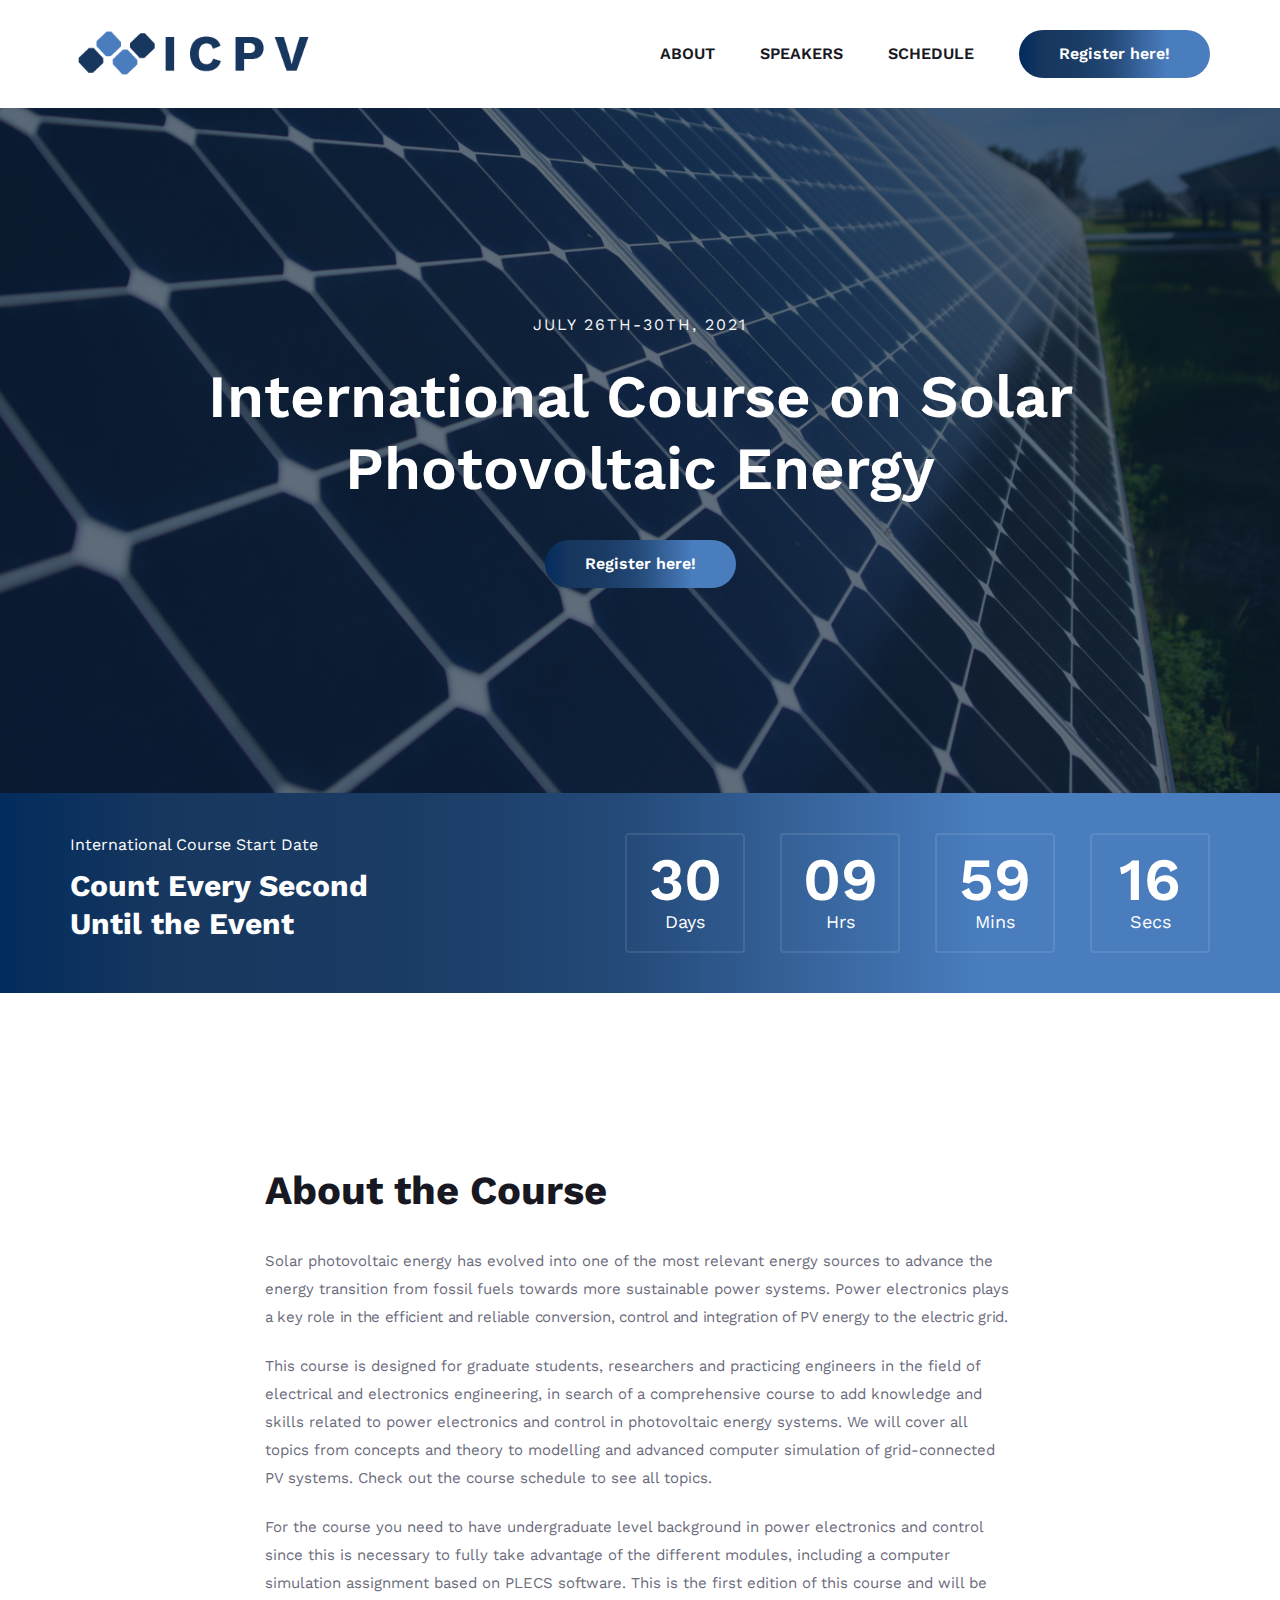
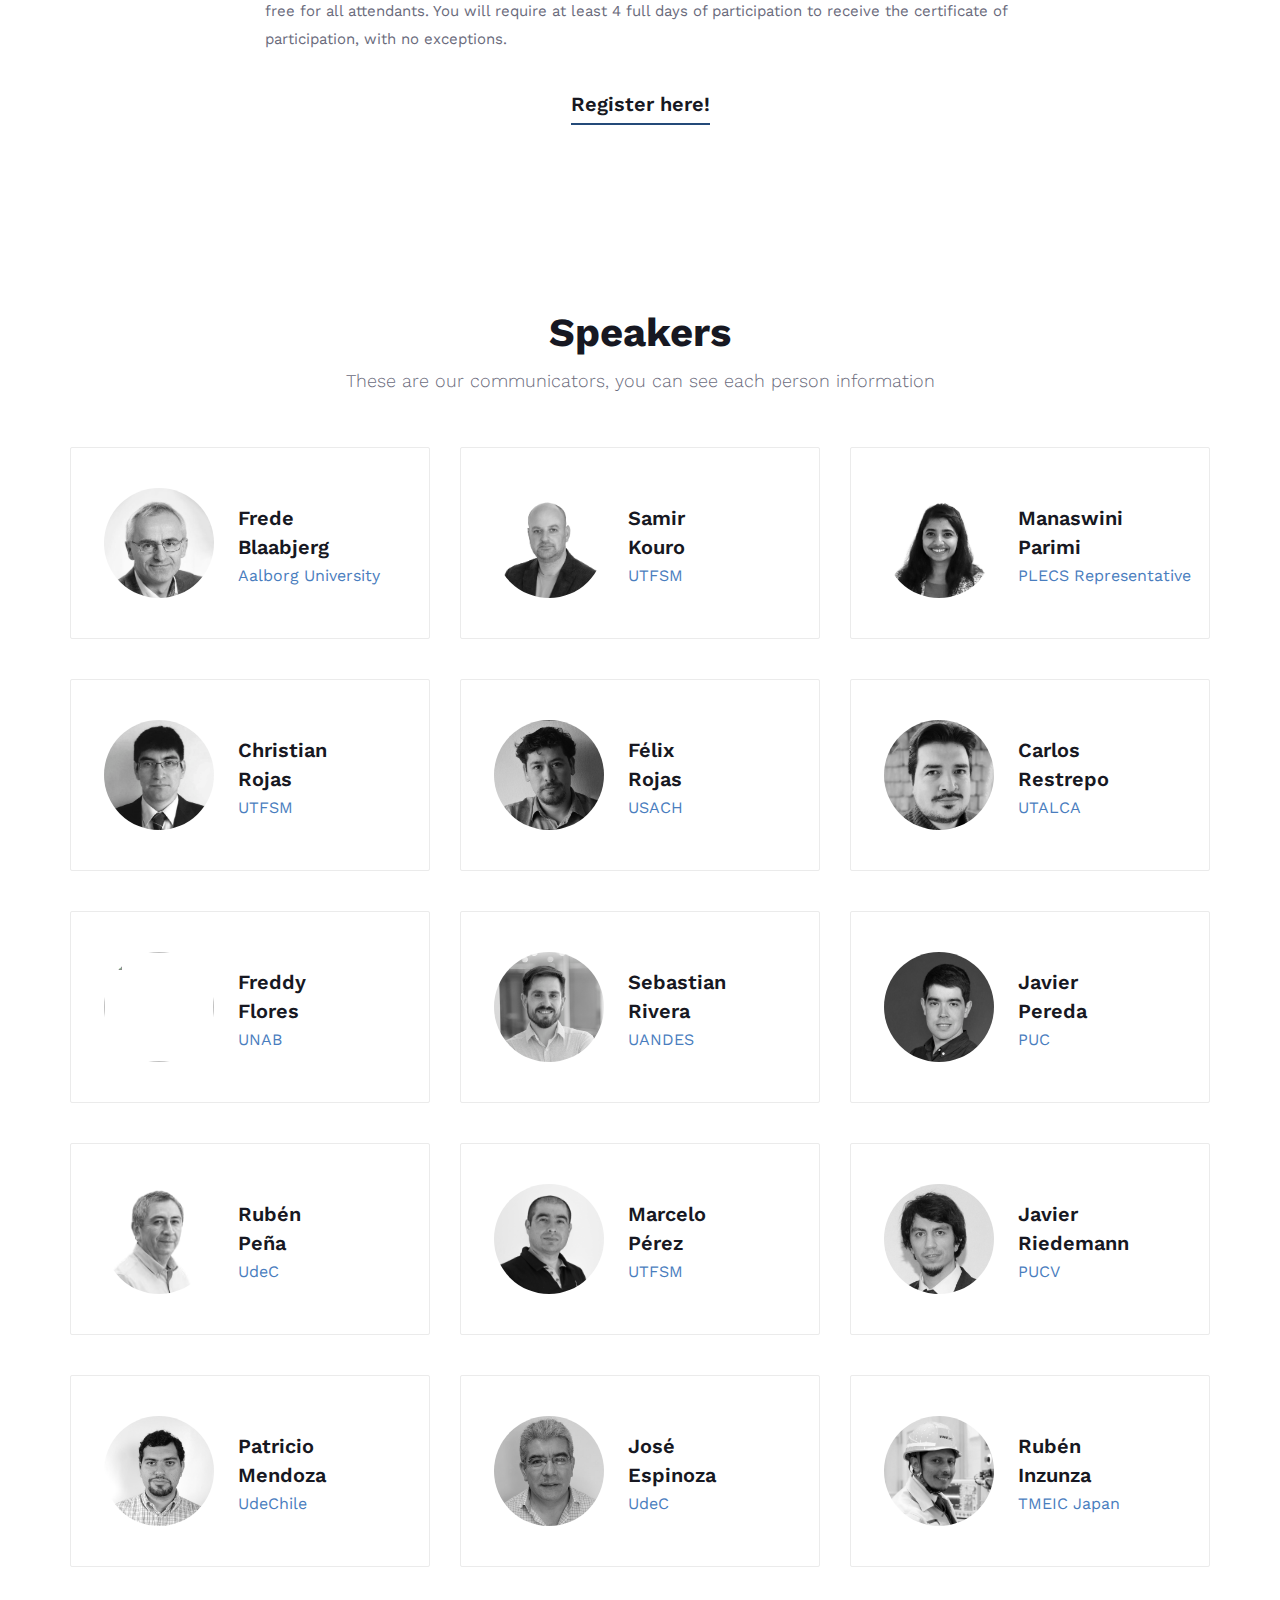
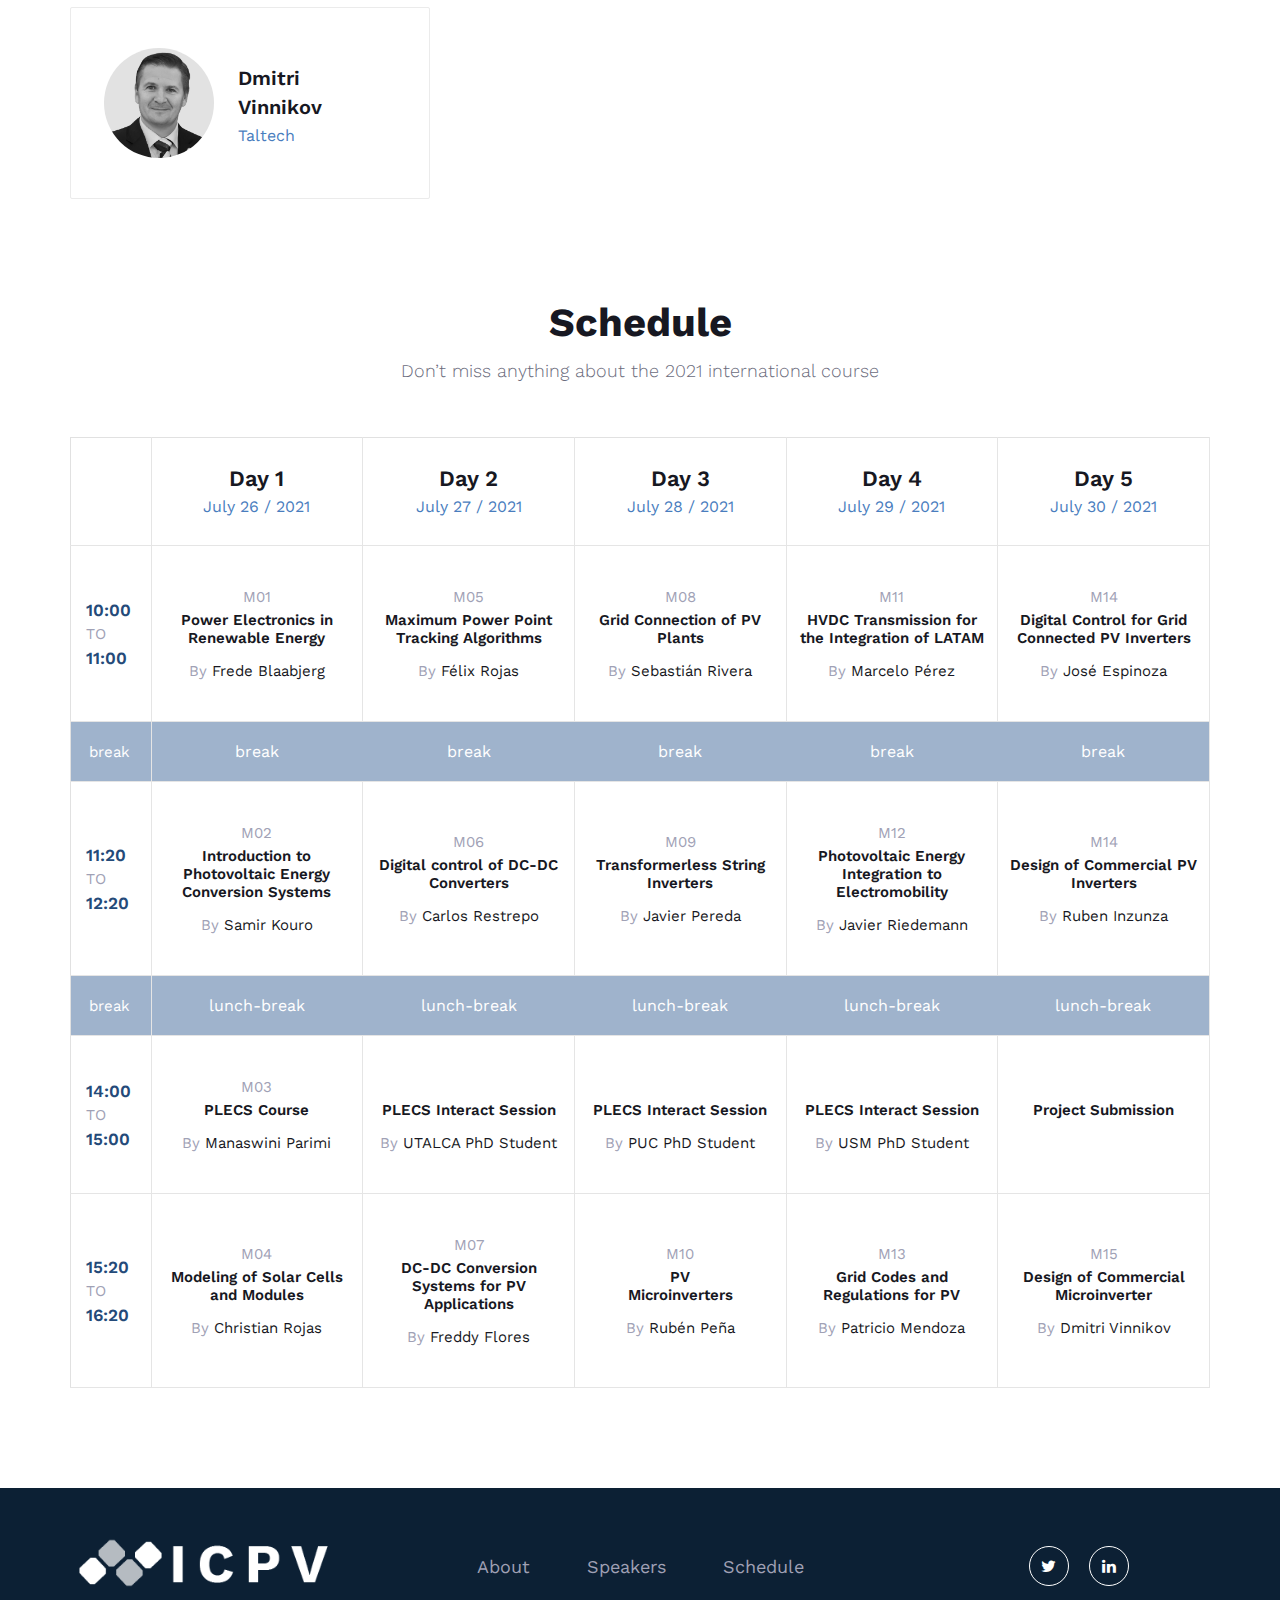
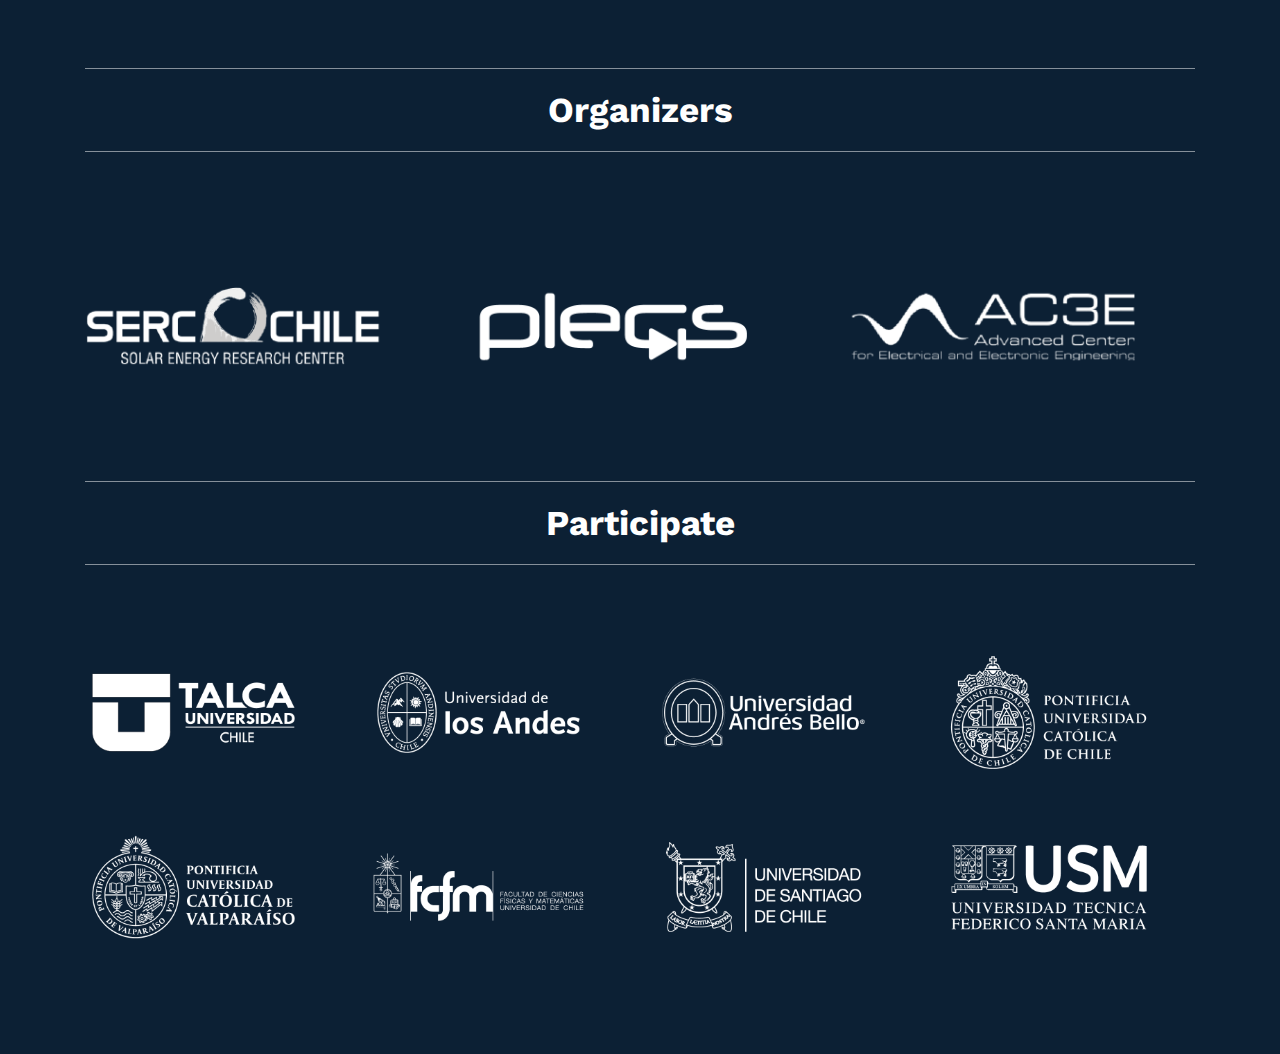
==== commit c63c3cf8: "while building contact form" ====
--- a/index.html
+++ b/index.html
@@ -45,7 +45,7 @@
                         <li><a href="./index.html#about">About</a></li>
                         <li><a href="./speakers.html">Speakers</a></li>
                         <li><a href="./index.html#schedule">Schedule</a></li>
-                        <li><a href="./contact.html">Contact us!</a></li>
+                        <!-- <li><a href="./contact.html">Contact us!</a></li> -->
                     </ul>
                 </nav>
                 <a href="https://docs.google.com/forms/d/e/1FAIpQLSdVcMzUDvQdAuUBCzUnOUlLdKKmq-8twx7hno_2pT20eKK8lw/viewform"
@@ -805,7 +805,7 @@
                                     <li><a href="./index.html#about">About</a></li>
                                     <li><a href="./speakers.html">Speakers</a></li>
                                     <li><a href="./index.html#schedule">Schedule</a></li>
-                                    <li><a href="./contact.html">Contact us!</a></li>
+                                    <!-- <li><a href="./contact.html">Contact us!</a></li> -->
                                 </ul>
                             </div>
 
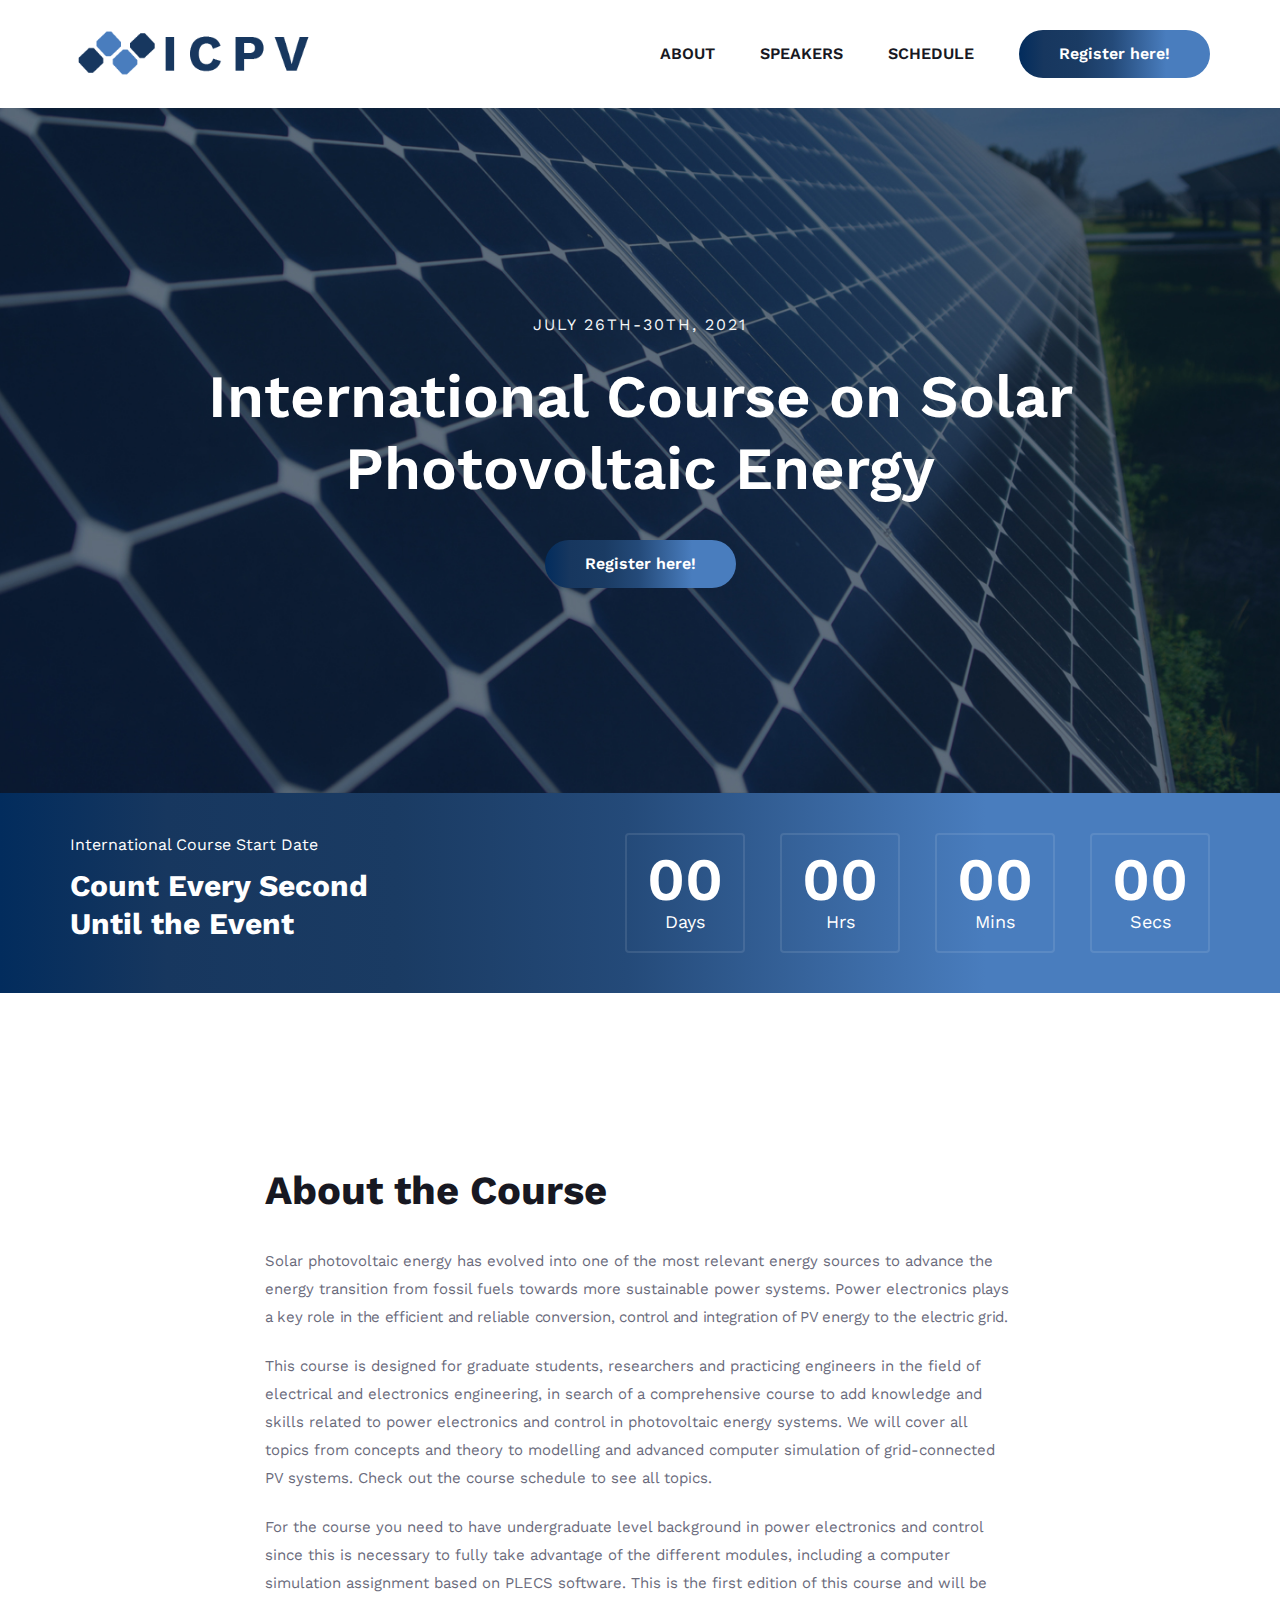
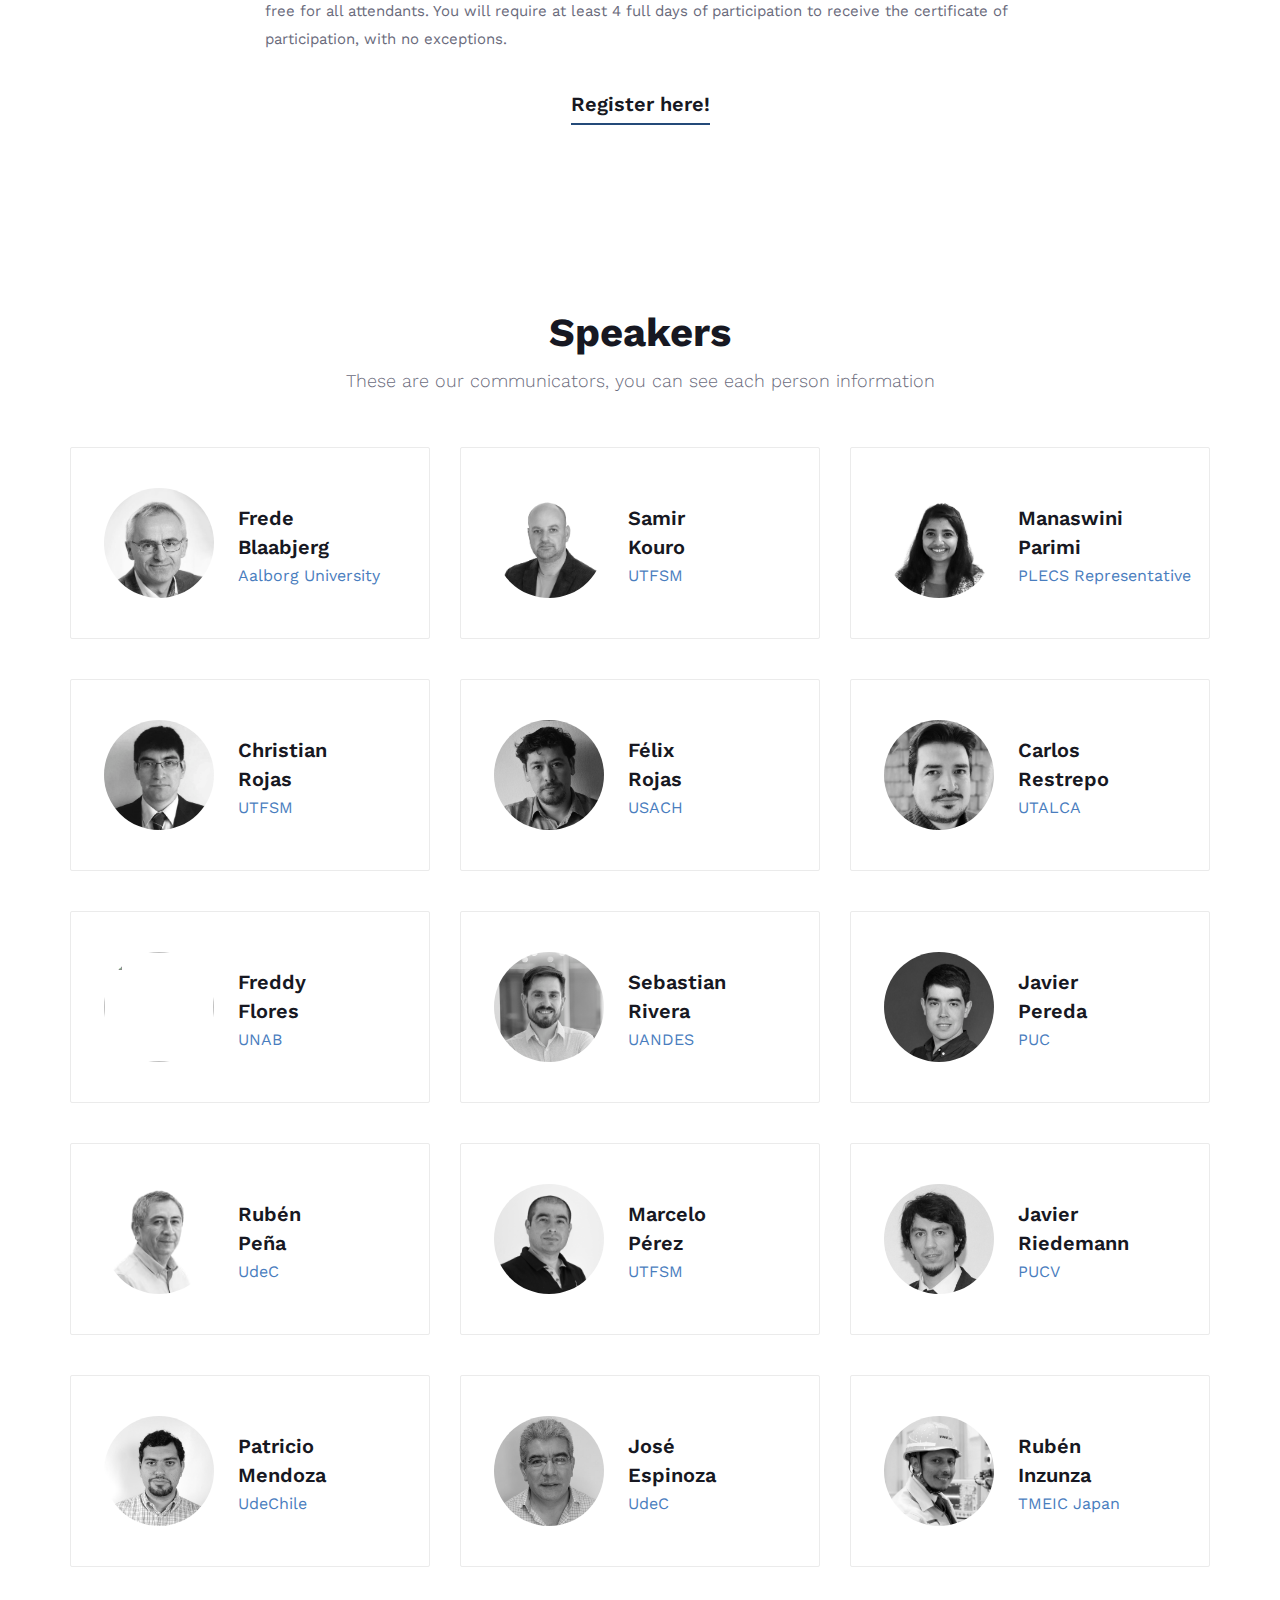
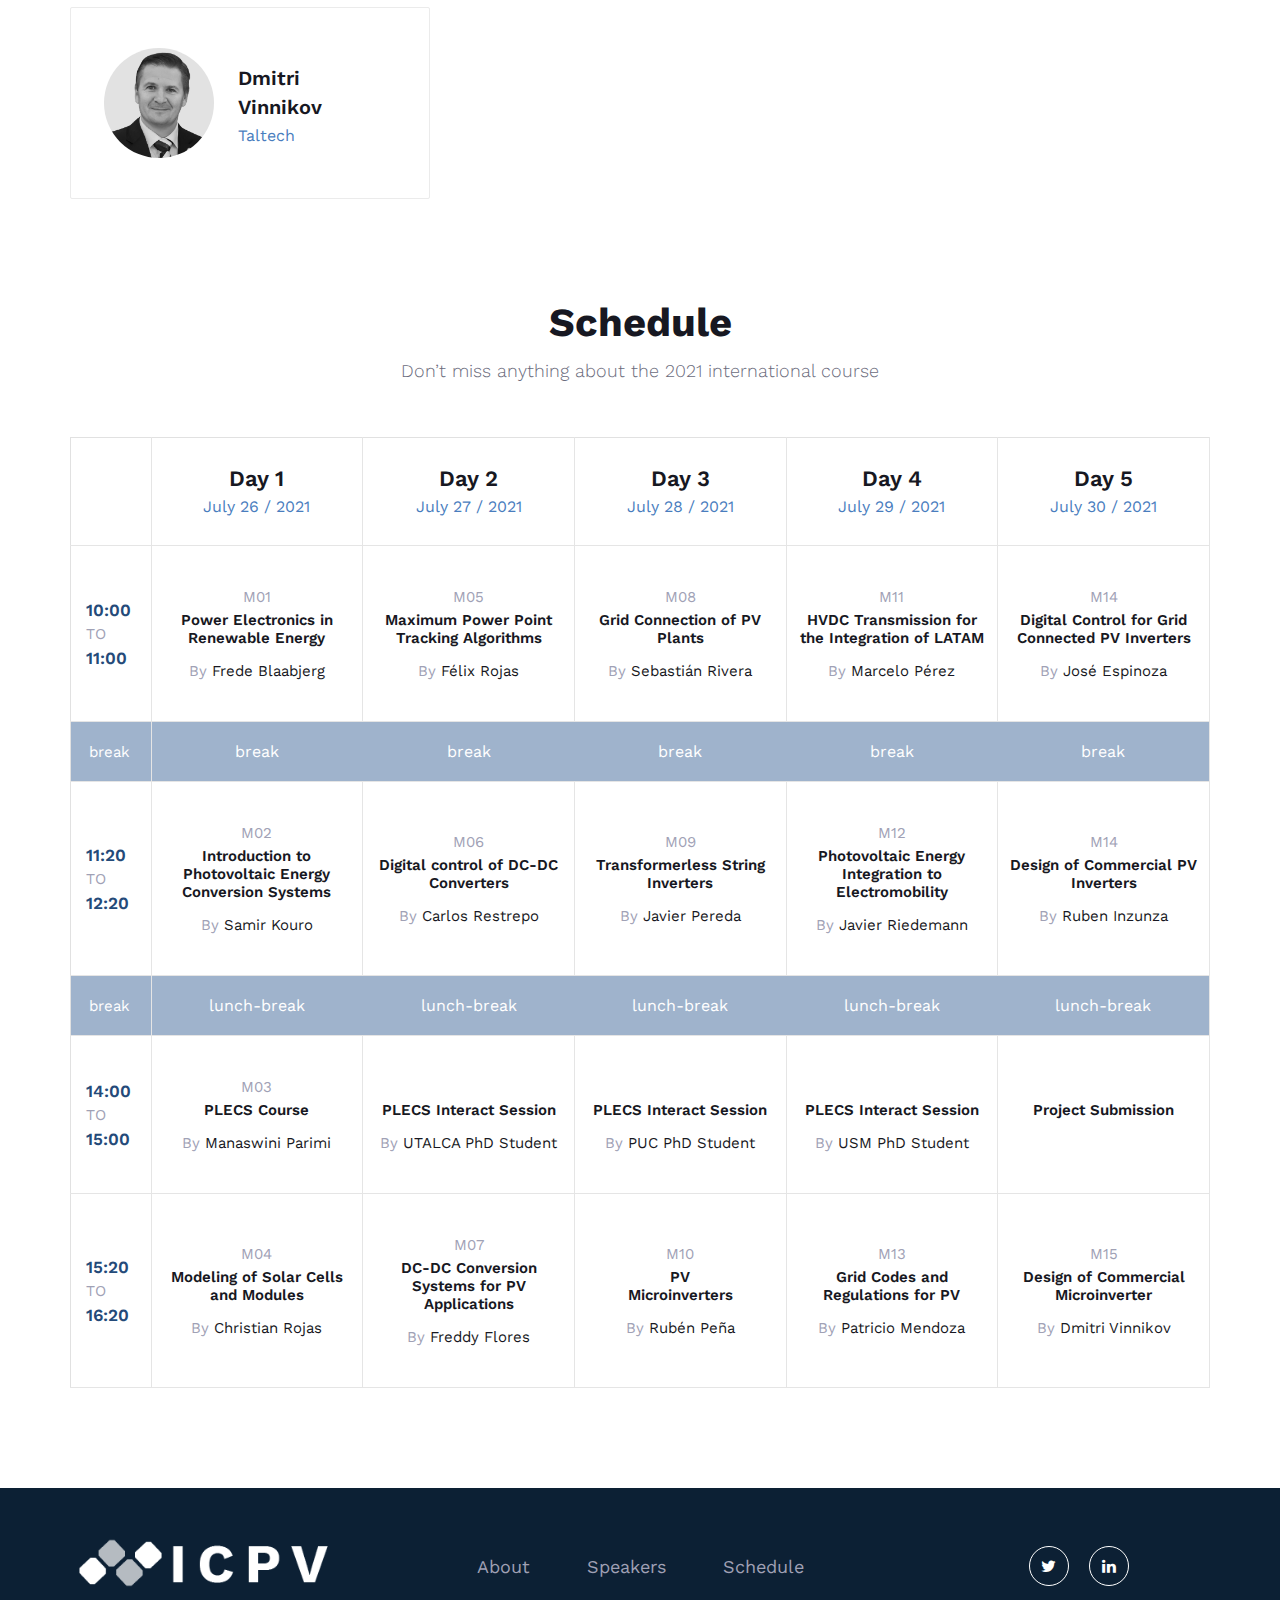
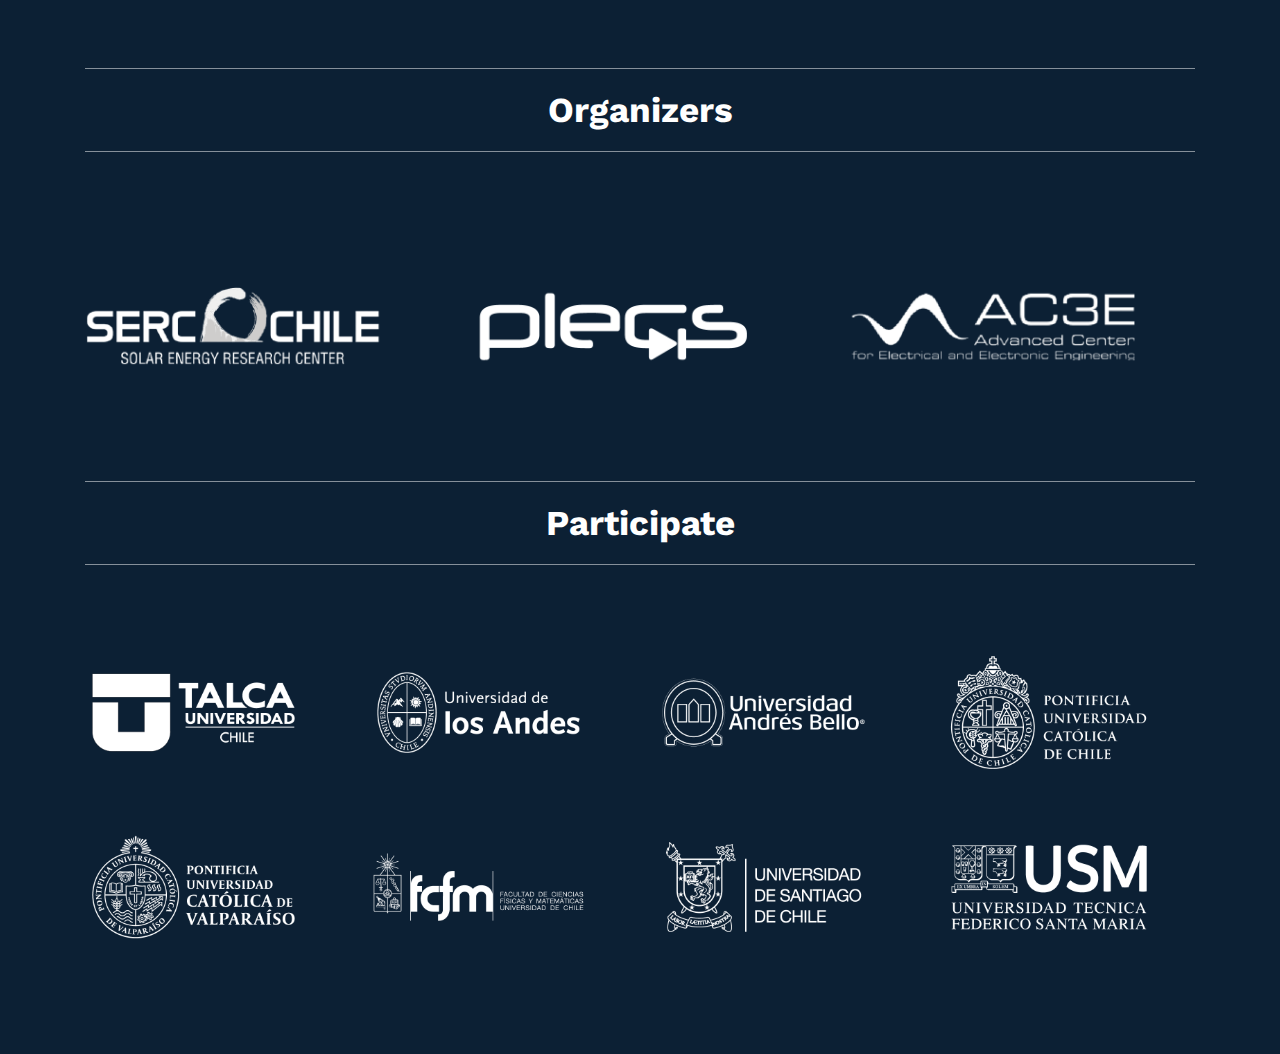
==== commit e1b76fe5: "update" ====
--- a/index.html
+++ b/index.html
@@ -93,19 +93,19 @@
                 <div class="col-lg-8">
                     <div class="cd-timer" id="countdown">
                         <div class="cd-item">
-                            <span>40</span>
+                            <span>21</span>
                             <p>Days</p>
                         </div>
                         <div class="cd-item">
-                            <span>18</span>
+                            <span>00</span>
                             <p>Hours</p>
                         </div>
                         <div class="cd-item">
-                            <span>46</span>
+                            <span>00</span>
                             <p>Minutes</p>
                         </div>
                         <div class="cd-item">
-                            <span>32</span>
+                            <span>00</span>
                             <p>Seconds</p>
                         </div>
                     </div>
@@ -113,6 +113,8 @@
             </div>
         </div>
     </section>
+    <!-- Counter Section End -->
+
     <!-- Counter Section End -->
 
     <!-- Home About Section Begin -->
@@ -919,7 +921,7 @@
     <script src="js/jquery-3.3.1.min.js"></script>
     <script src="js/bootstrap.min.js"></script>
     <script src="js/jquery.magnific-popup.min.js"></script>
-    <script src="js/jquery.countdown.min.js"></script>
+    <script src="js/jquery.countdown.js"></script>
     <script src="js/jquery.slicknav.js"></script>
     <script src="js/owl.carousel.min.js"></script>
     <script src="js/main.js"></script>
--- a/css/style.css
+++ b/css/style.css
@@ -2101,7 +2101,7 @@
 }
 
 .comment-form input:focus {
-  border: 1px solid #f44949;
+  border: 1px solid #007bff;
   color: #171822;
 }
 
@@ -2138,7 +2138,7 @@
 }
 
 .comment-form textarea:focus {
-  border: 1px solid #f44949;
+  border: 1px solid #007bff;
   color: #171822;
 }
 
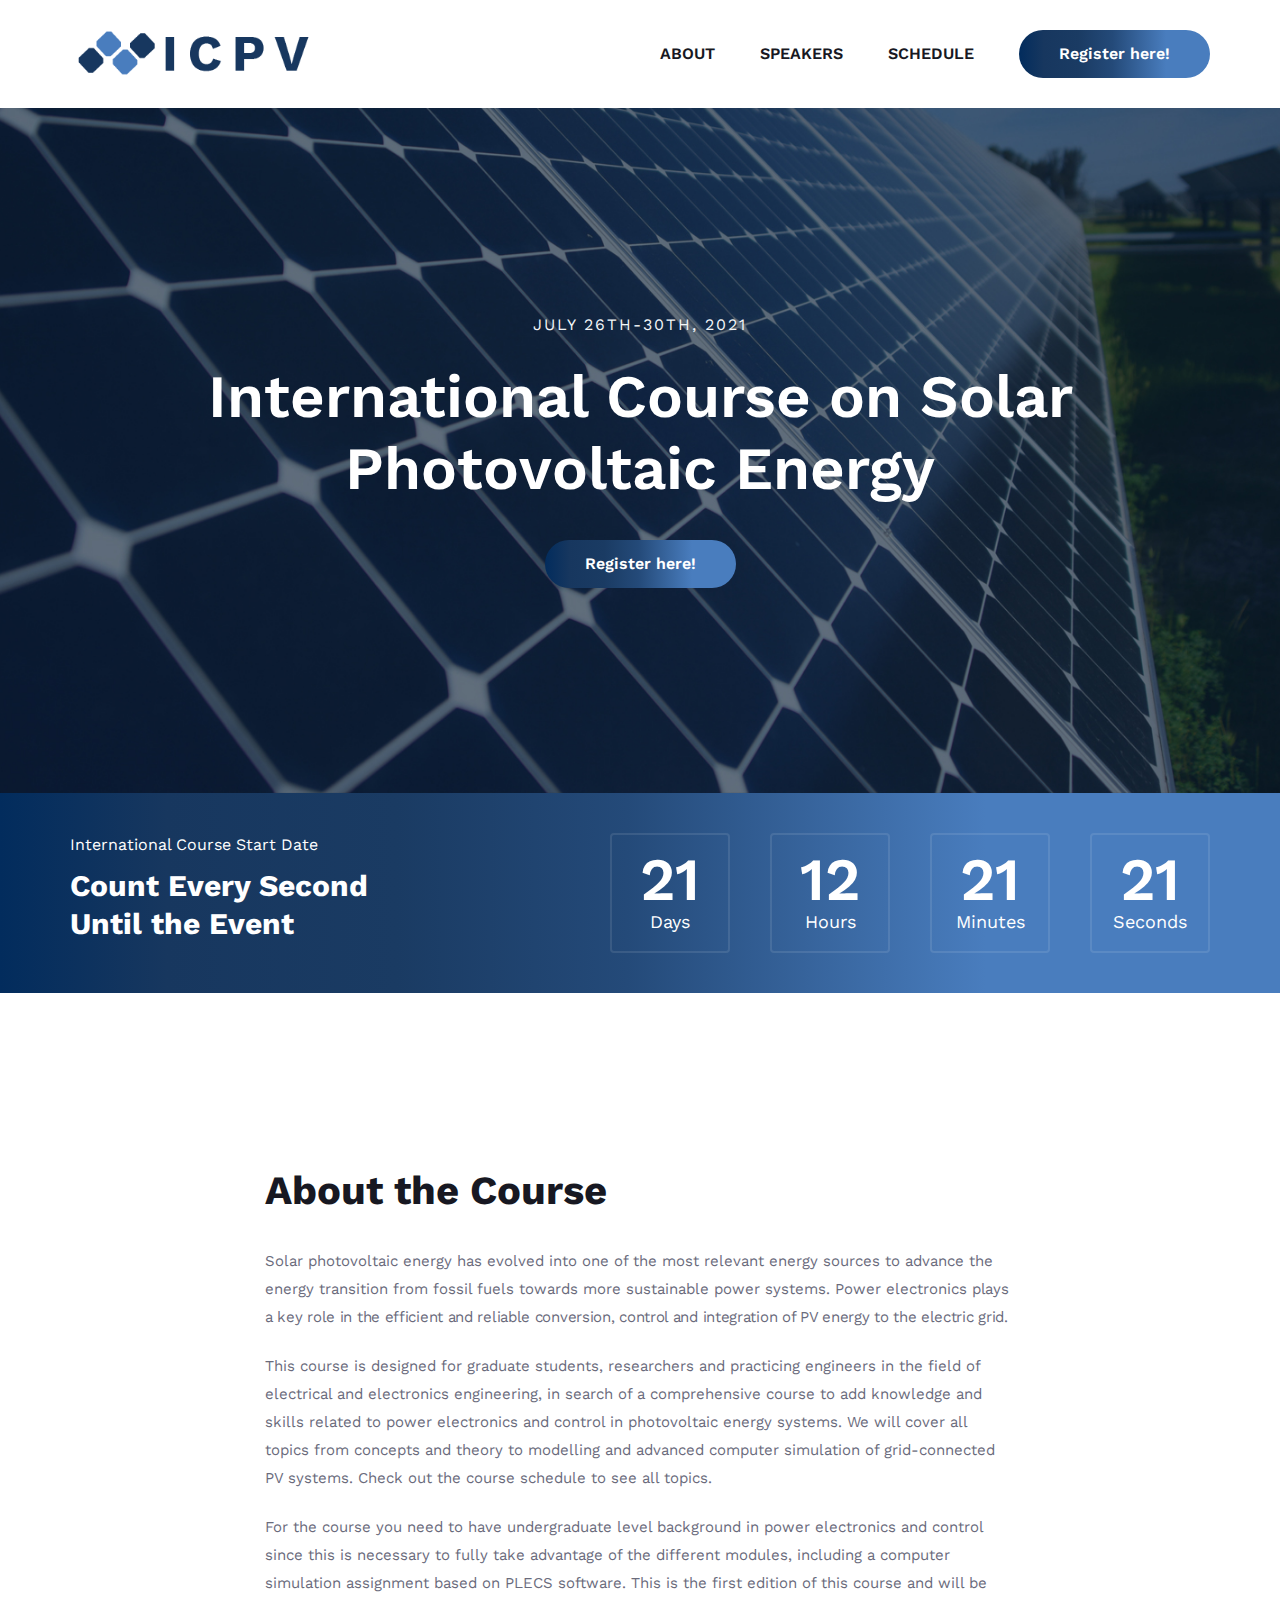
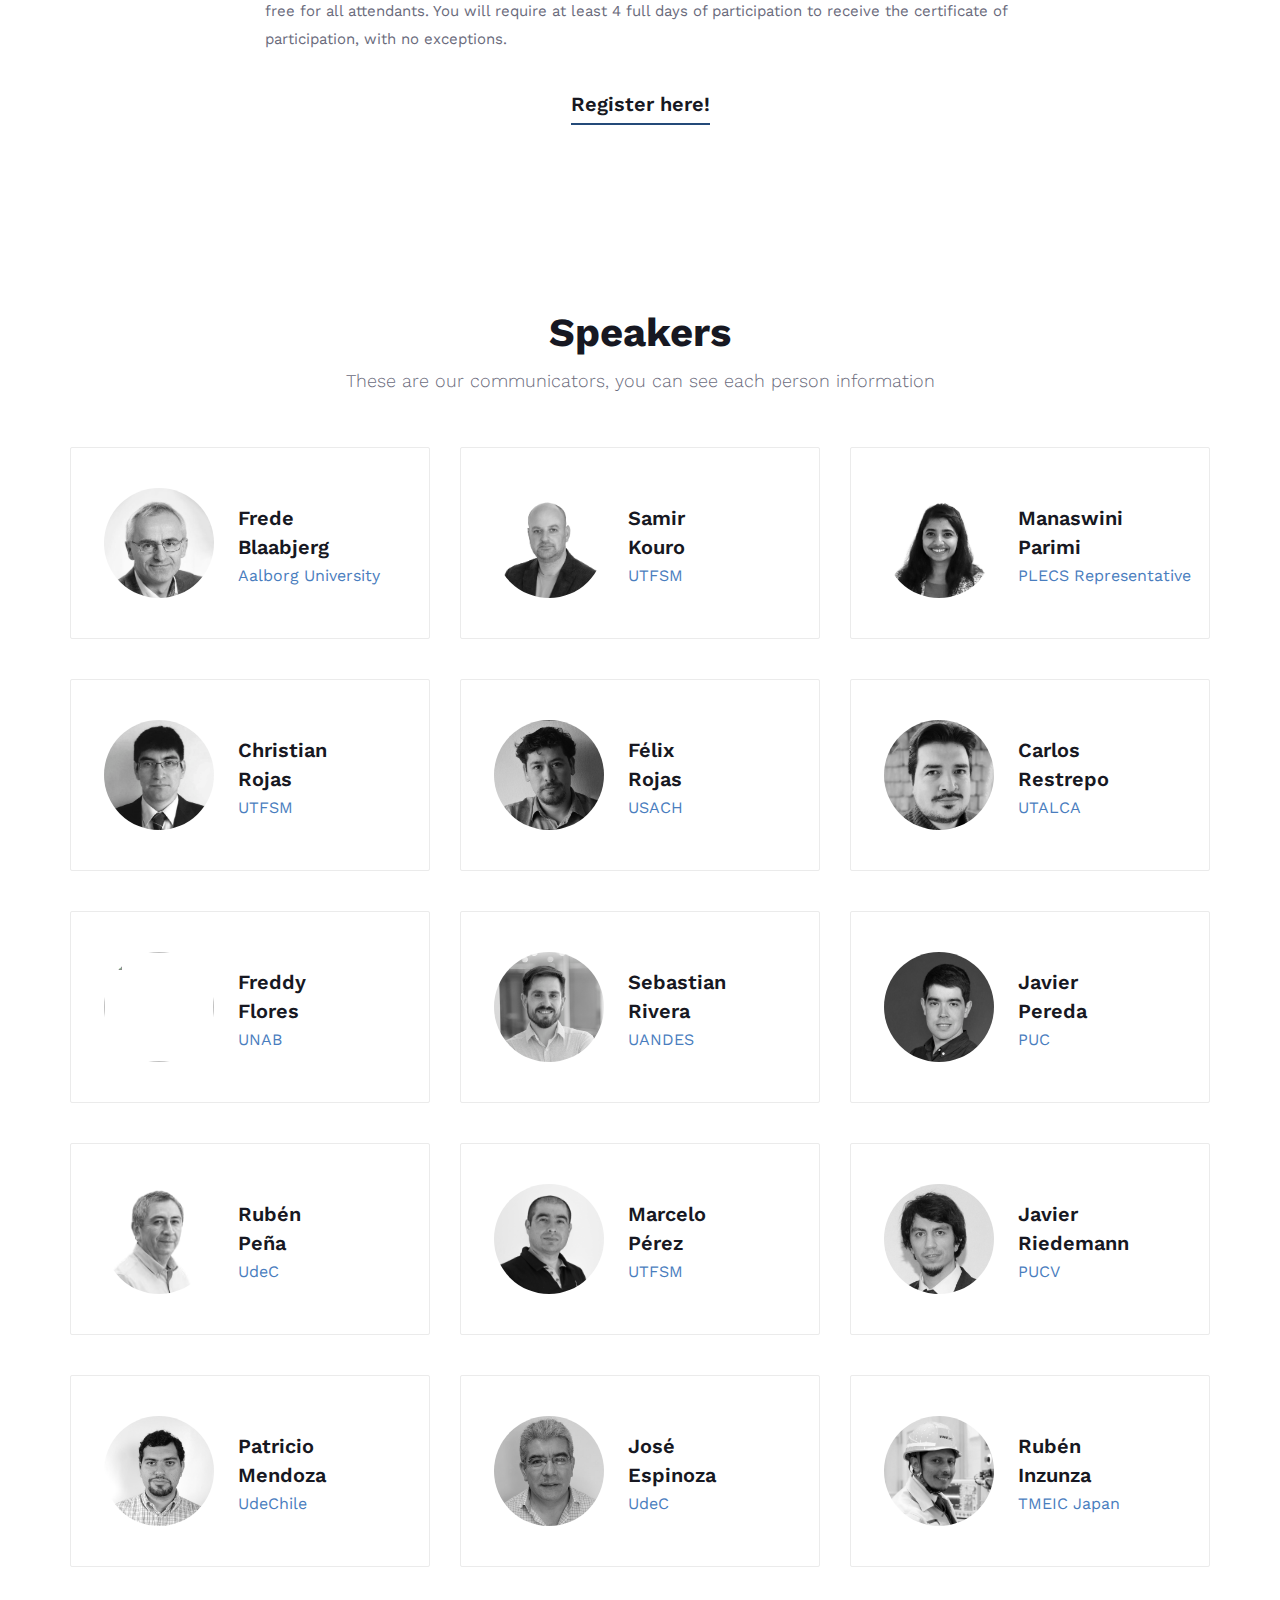
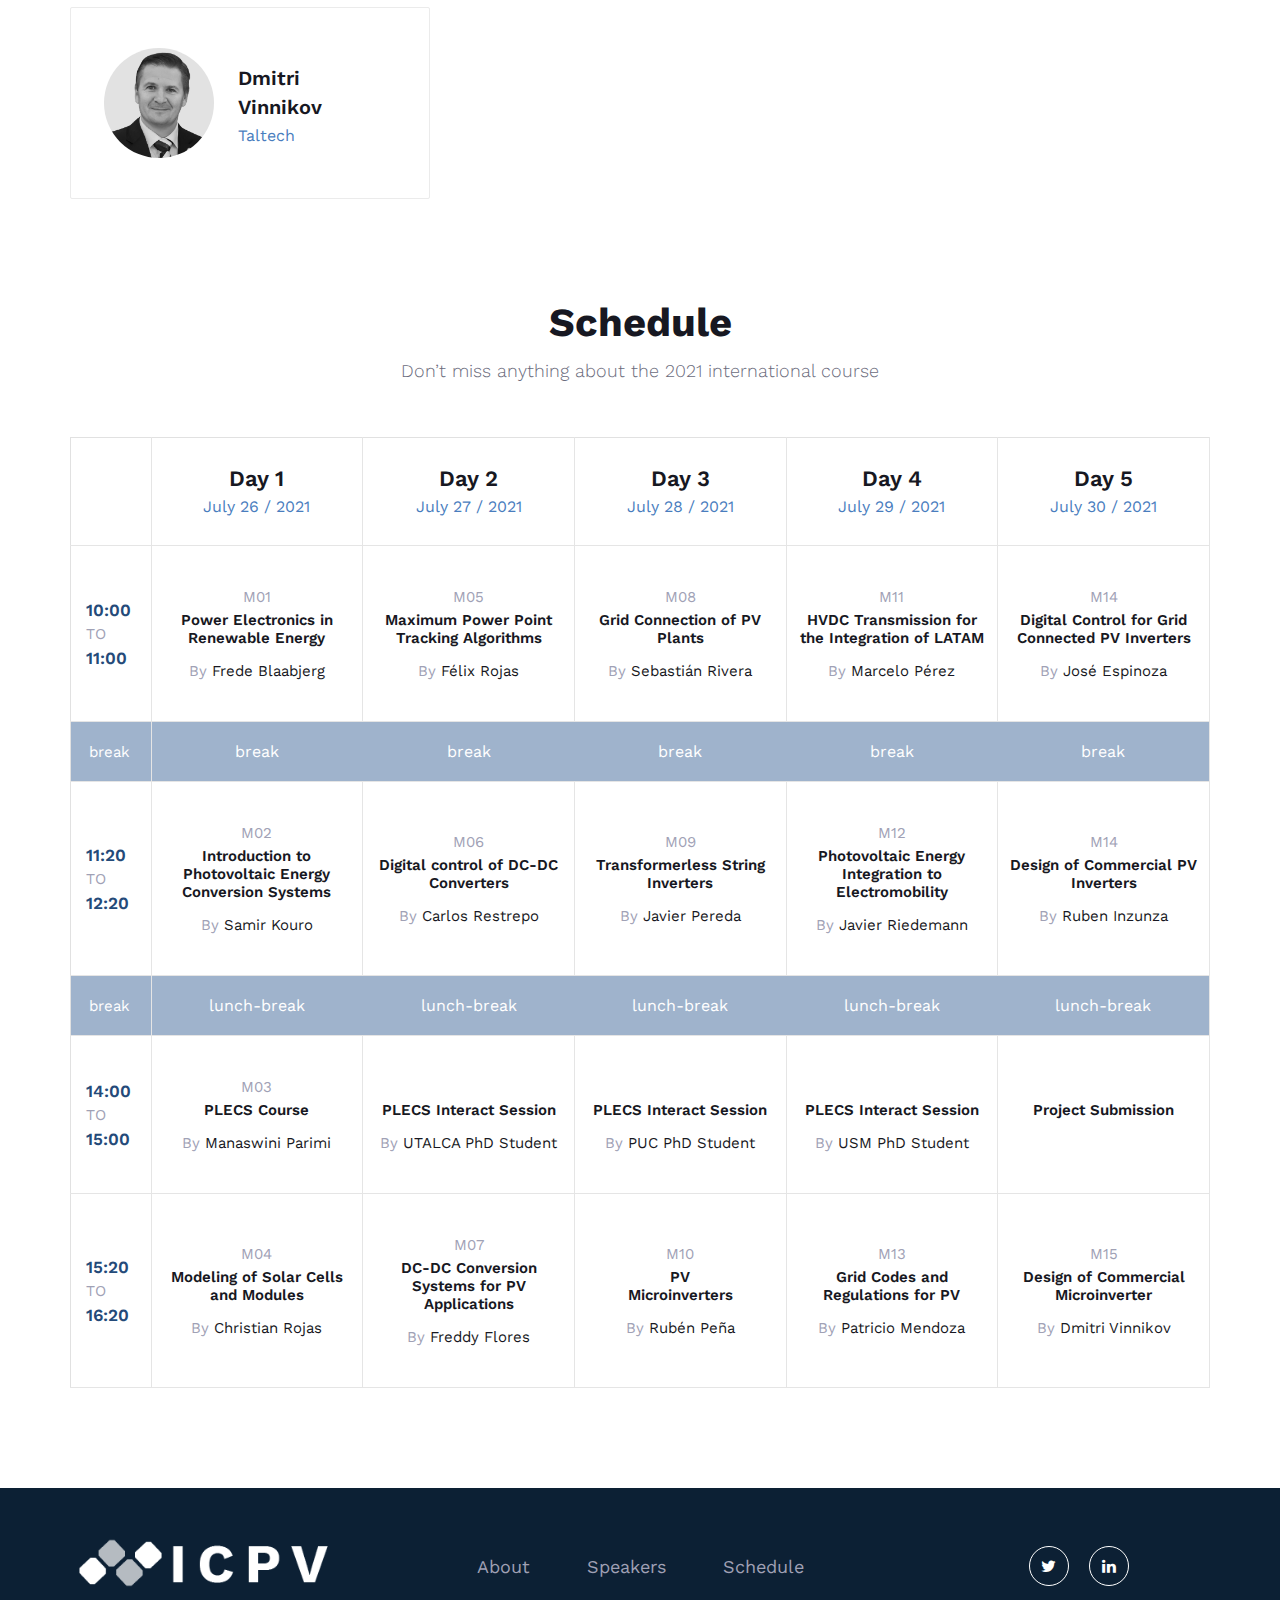
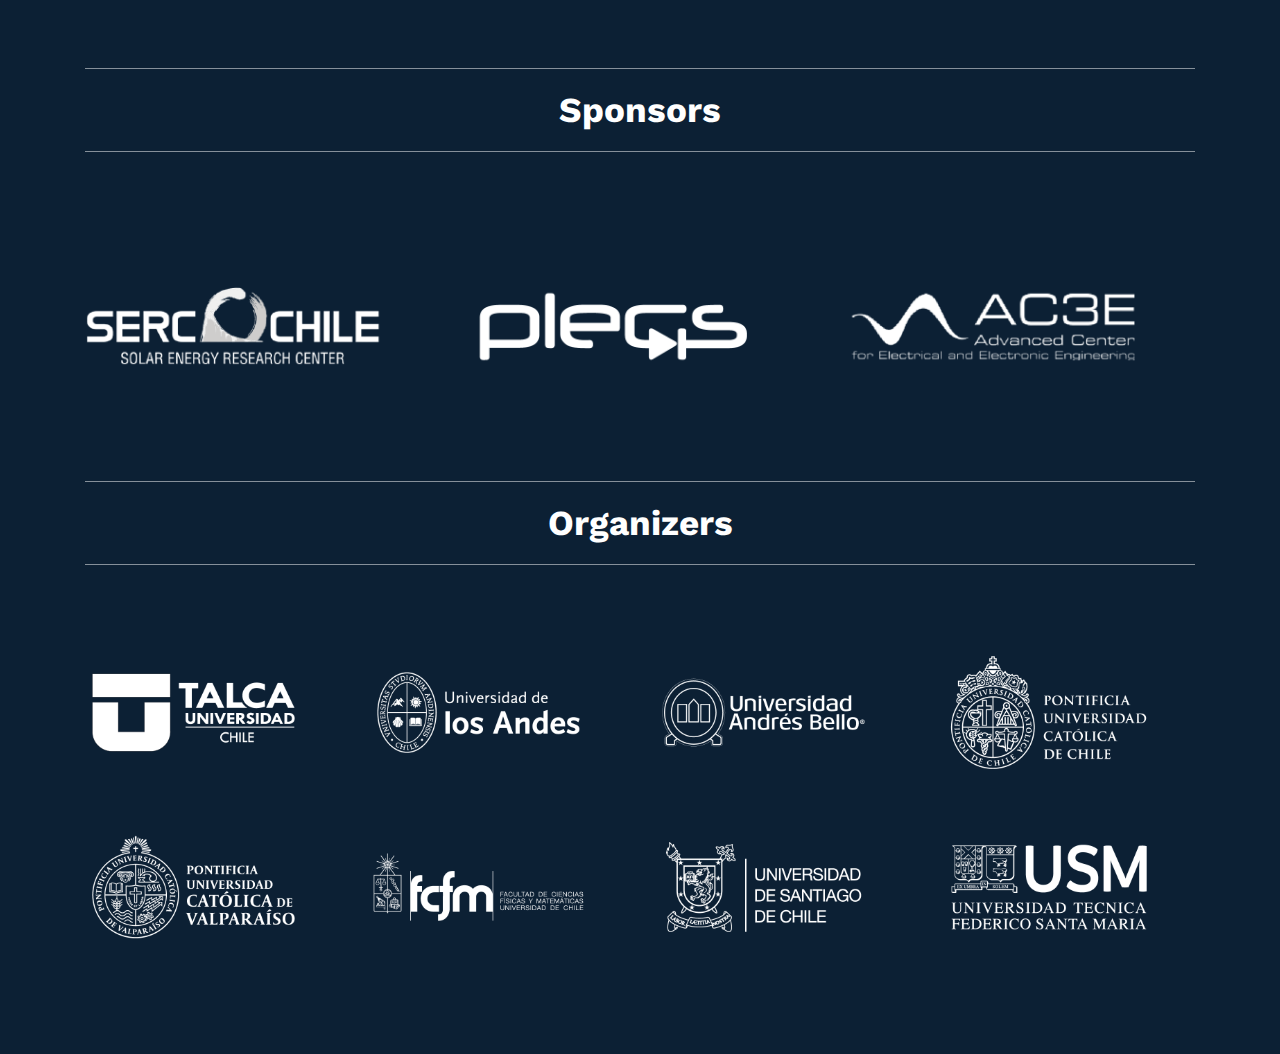
==== commit 9670439b: "zona horaria contdown central time US/canada" ====
--- a/index.html
+++ b/index.html
@@ -97,15 +97,15 @@
                             <p>Days</p>
                         </div>
                         <div class="cd-item">
-                            <span>00</span>
+                            <span>12</span>
                             <p>Hours</p>
                         </div>
                         <div class="cd-item">
-                            <span>00</span>
+                            <span>21</span>
                             <p>Minutes</p>
                         </div>
                         <div class="cd-item">
-                            <span>00</span>
+                            <span>21</span>
                             <p>Seconds</p>
                         </div>
                     </div>
@@ -814,7 +814,7 @@
                             <div class="col-lg-3 col-sm-12 col-md-6">
                                 <div class="ft-social">
                                     <a href="#"><i class="fa fa-twitter"></i></a>
-                                    <a href="#"><i class="fa fa-linkedin"></i></a>
+                                    <a href="https://www.linkedin.com/events/internationalcourseonsolarphoto6817822984741412864/"><i class="fa fa-linkedin"></i></a>
                                 </div>
                             </div>
                         </div>
@@ -822,6 +822,39 @@
                 </div>
             </div>
             <!-- main info End -->
+
+            <!-- Logo List Section Sponsors start -->
+            <section class="logo-list ">
+                <div class="row">
+                    <div class="col-lg-12">
+                        <div class="container">
+                            <div class="pricing-section">
+                                <div class="section-title">
+                                    <h2>Sponsors</h2>
+                                </div>
+                                <div class="row">
+                                    <div class=" d-flex align-items-center col-lg-4 col-md-12 col-12">
+                                        <a href="http://serc.cl/en/"><img
+                                                src="img/organizer-logo/logos_footer_logo-orgnizer-1.png"
+                                                class="img-fluid" alt=""></a>
+                                    </div>
+                                    <div class=" d-flex align-items-center col-lg-4 col-md-12 col-12">
+                                        <a href="https://www.plexim.com/products/plecs"><img
+                                                src="img/organizer-logo/logos_footer_logo-orgnizer-2.png"
+                                                class="img-fluid" alt=""></a>
+                                    </div>
+                                    <div class="d-flex align-items-center col-lg-4 col-md-12 col-12">
+                                        <a href="http://ac3e.usm.cl/en/"><img
+                                                src="img/organizer-logo/logos_footer_logo-orgnizer-3.png"
+                                                class="img-fluid" alt=""></a>
+                                    </div>
+                                </div>
+                            </div>
+                        </div>
+                    </div>
+                </div>
+            </section>
+            <!-- End Logo List Section Sponsors -->
 
             <!-- Logo List Section Organizers start -->
             <section class="logo-list ">
@@ -833,39 +866,6 @@
                                     <h2>Organizers</h2>
                                 </div>
                                 <div class="row">
-                                    <div class=" d-flex align-items-center col-lg-4 col-md-12 col-12">
-                                        <a href="http://serc.cl/en/"><img
-                                                src="img/organizer-logo/logos_footer_logo-orgnizer-1.png"
-                                                class="img-fluid" alt=""></a>
-                                    </div>
-                                    <div class=" d-flex align-items-center col-lg-4 col-md-12 col-12">
-                                        <a href="https://www.plexim.com/products/plecs"><img
-                                                src="img/organizer-logo/logos_footer_logo-orgnizer-2.png"
-                                                class="img-fluid" alt=""></a>
-                                    </div>
-                                    <div class="d-flex align-items-center col-lg-4 col-md-12 col-12">
-                                        <a href="http://ac3e.usm.cl/en/"><img
-                                                src="img/organizer-logo/logos_footer_logo-orgnizer-3.png"
-                                                class="img-fluid" alt=""></a>
-                                    </div>
-                                </div>
-                            </div>
-                        </div>
-                    </div>
-                </div>
-            </section>
-            <!-- End Logo List Section Participants -->
-
-            <!-- Logo List Section Participants start -->
-            <section class="logo-list ">
-                <div class="row">
-                    <div class="col-lg-12">
-                        <div class="container">
-                            <div class="pricing-section">
-                                <div class="section-title">
-                                    <h2>Participate</h2>
-                                </div>
-                                <div class="row">
                                     <div class="d-flex justify-content-sm-center col-lg-3 col-md-4 col-12">
                                         <a href="https://www.utalca.cl/en/"><img
                                                 src="img/partner-logo/logos_footer_logo-1.png" class="img-fluid"
@@ -912,19 +912,24 @@
                     </div>
                 </div>
             </section>
-            <!-- End Logo List Section Participants -->
+            <!-- End Logo List Section Organizers -->
         </div><!-- Container End -->
     </footer>
     <!-- Footer Section End -->
 
-    <!-- Js Plugins -->
-    <script src="js/jquery-3.3.1.min.js"></script>
-    <script src="js/bootstrap.min.js"></script>
-    <script src="js/jquery.magnific-popup.min.js"></script>
-    <script src="js/jquery.countdown.js"></script>
-    <script src="js/jquery.slicknav.js"></script>
-    <script src="js/owl.carousel.min.js"></script>
-    <script src="js/main.js"></script>
+        <!-- Js Plugins -->
+        <script src="js/jquery-3.3.1.min.js"></script>
+        <script src="js/bootstrap.min.js"></script>
+        <script src="js/jquery.magnific-popup.min.js"></script>
+        <script src="https://momentjs.com/downloads/moment.min.js" type="text/javascript"></script>
+        <script src="https://momentjs.com/downloads/moment-timezone-with-data.min.js" type="text/javascript"></script>
+        <script src="https://cdnjs.cloudflare.com/ajax/libs/jquery.countdown/2.2.0/jquery.countdown.min.js" type="text/javascript"></script>
+        <script src="js/jquery.countdown.js"></script>
+        <script src="js/jquery.slicknav.js"></script>
+        <script src="js/owl.carousel.min.js"></script>
+        <script src="js/main.js"></script>
+
+    
 </body>
 
 </html>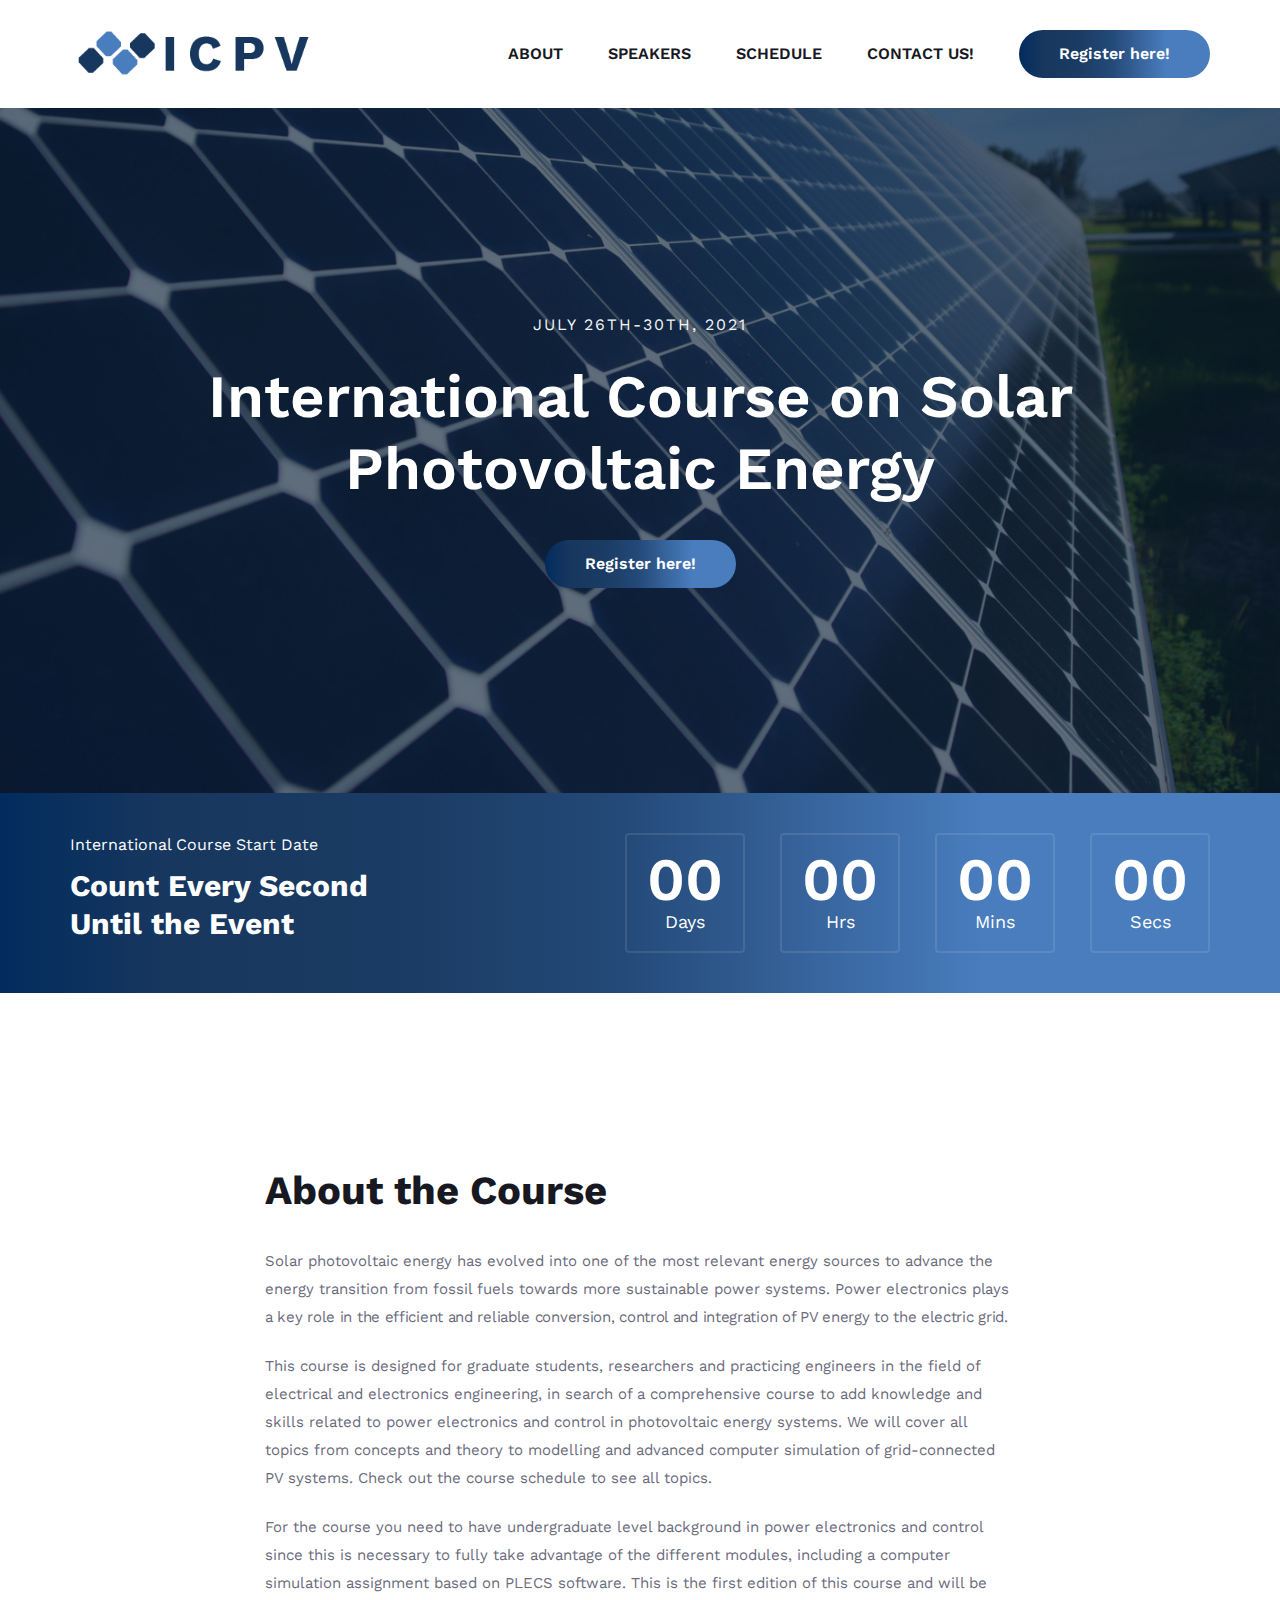
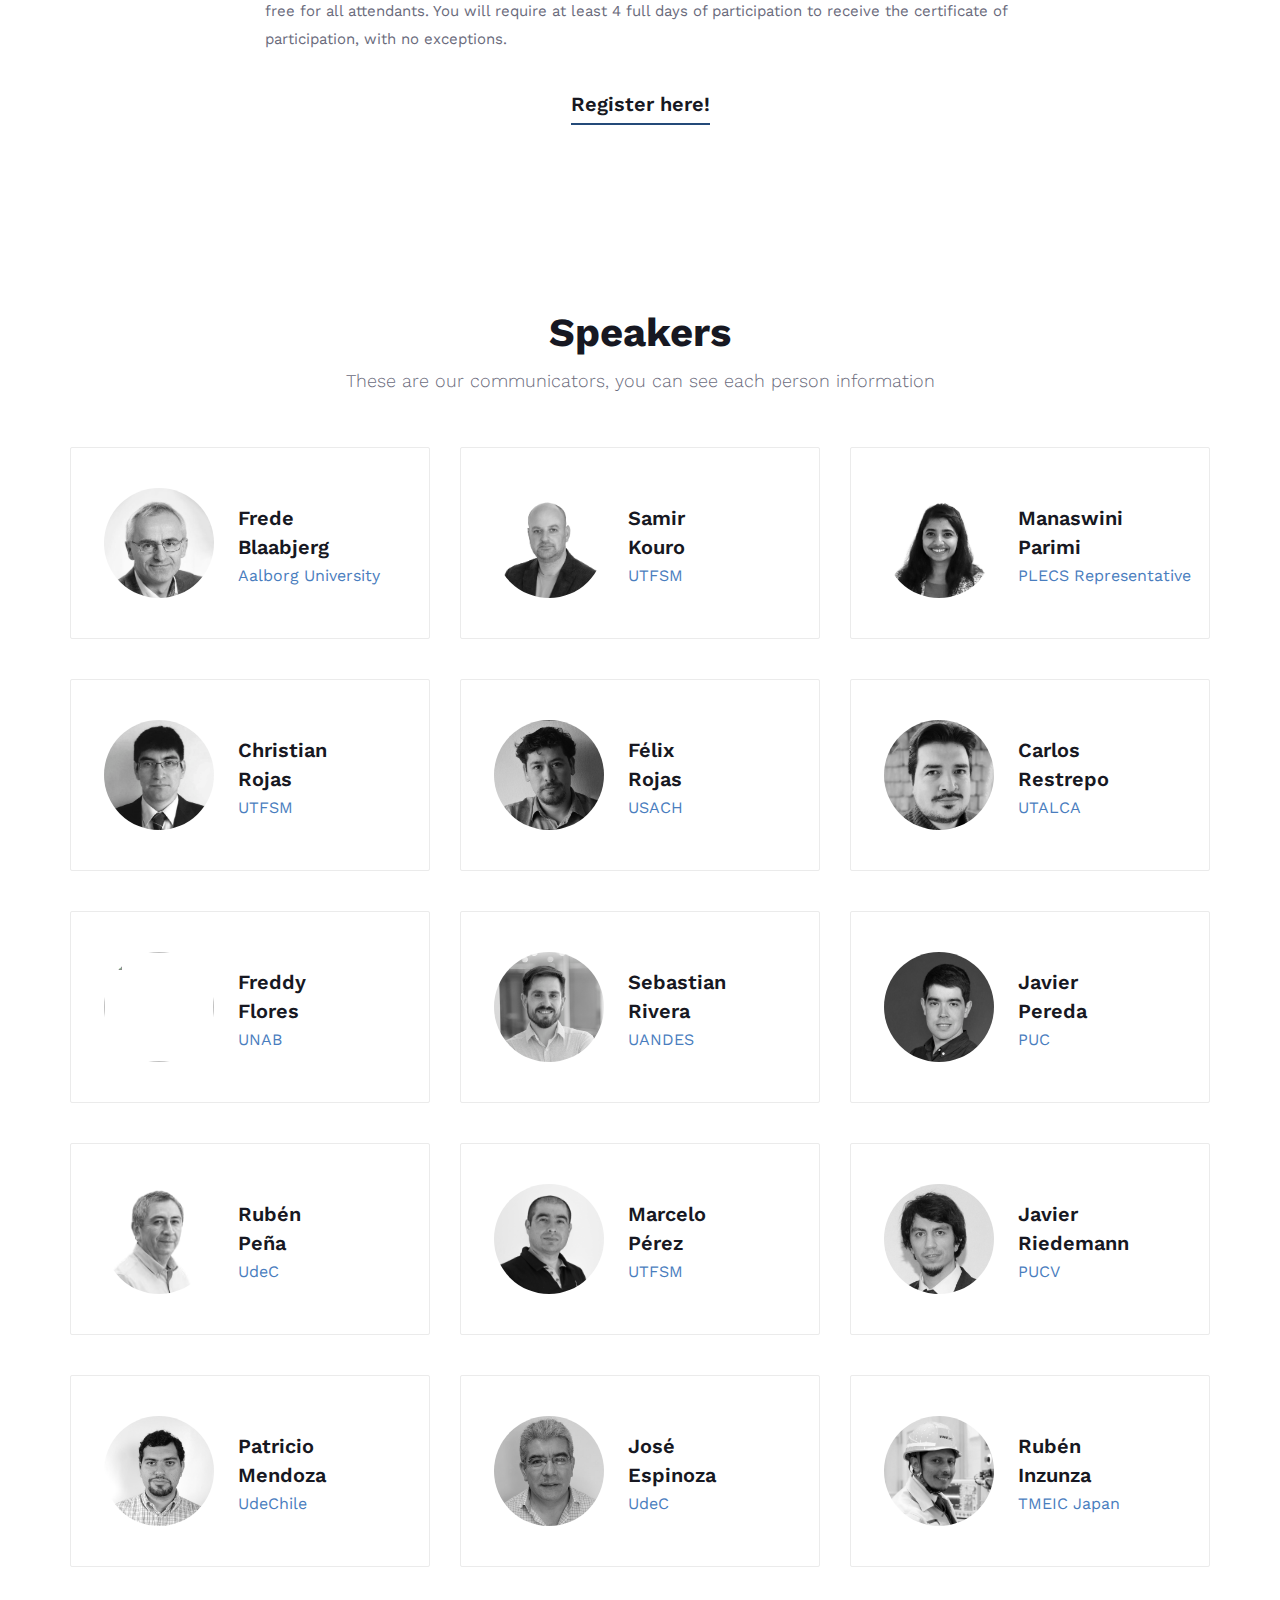
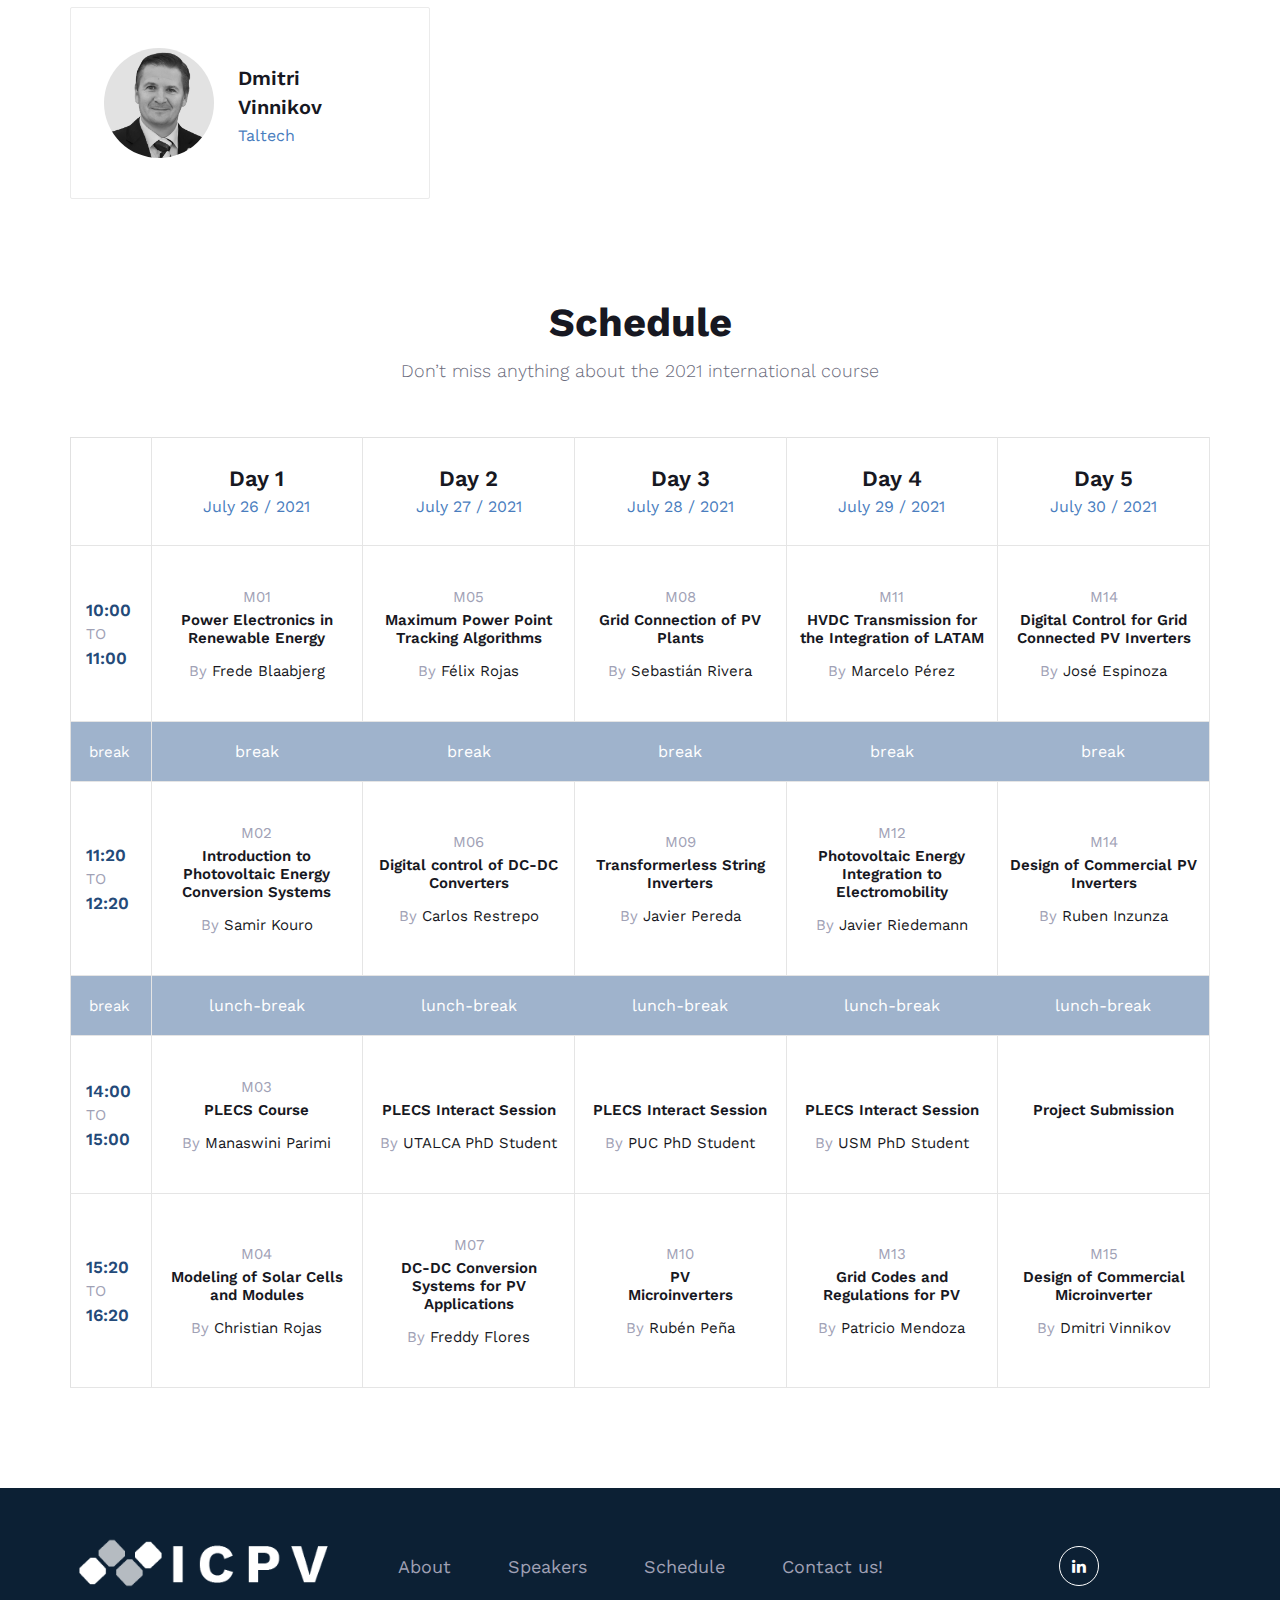
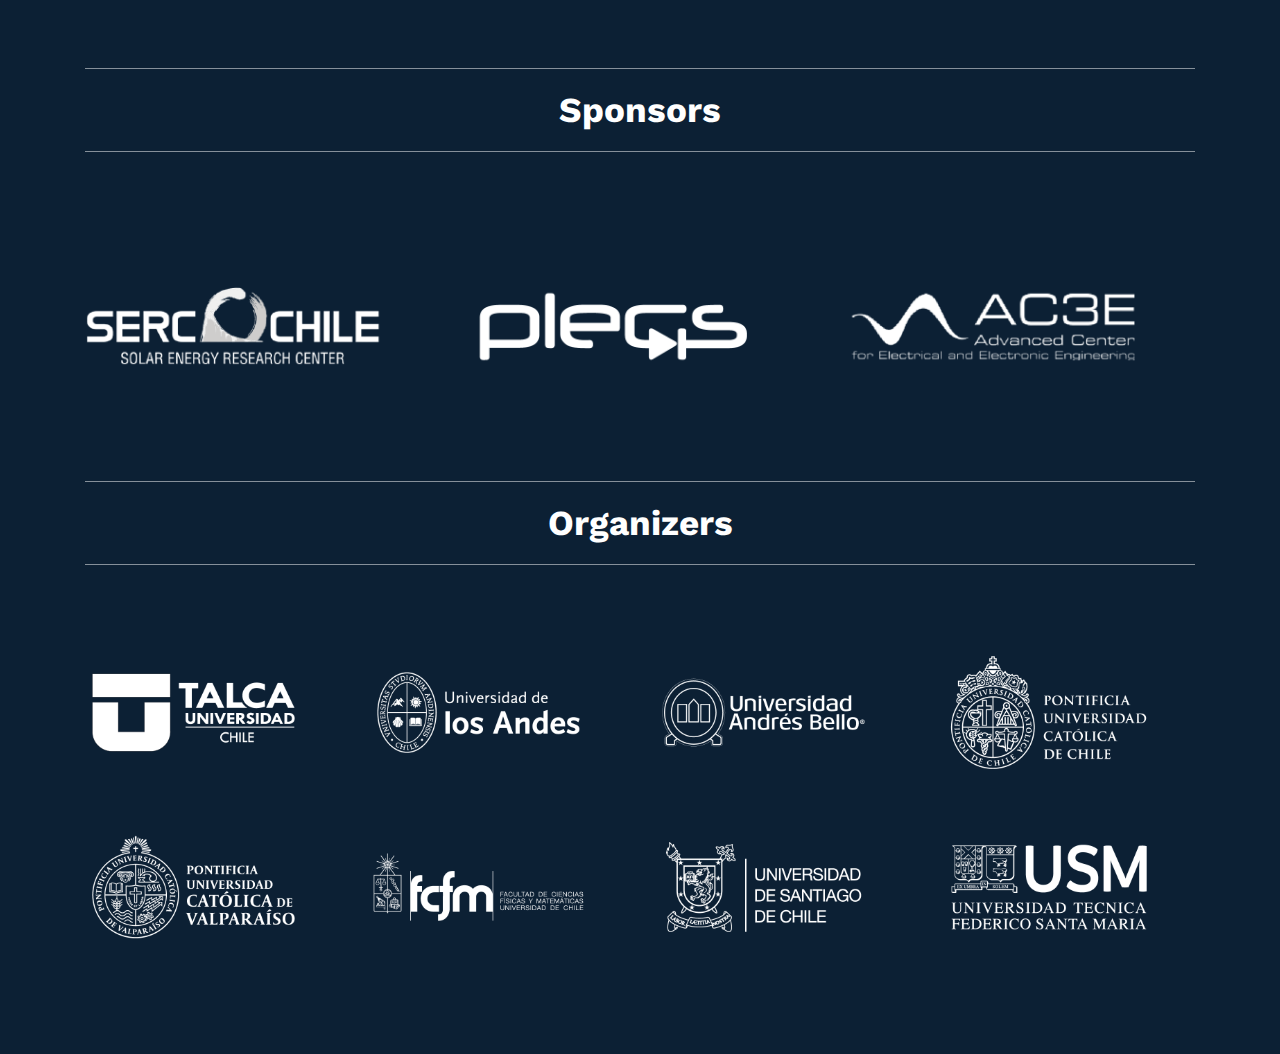
==== commit 1466375d: "update" ====
--- a/index.html
+++ b/index.html
@@ -45,7 +45,7 @@
                         <li><a href="./index.html#about">About</a></li>
                         <li><a href="./speakers.html">Speakers</a></li>
                         <li><a href="./index.html#schedule">Schedule</a></li>
-                        <!-- <li><a href="./contact.html">Contact us!</a></li> -->
+                        <li><a href="./contact.html">Contact us!</a></li>
                     </ul>
                 </nav>
                 <a href="https://docs.google.com/forms/d/e/1FAIpQLSdVcMzUDvQdAuUBCzUnOUlLdKKmq-8twx7hno_2pT20eKK8lw/viewform"
@@ -807,13 +807,13 @@
                                     <li><a href="./index.html#about">About</a></li>
                                     <li><a href="./speakers.html">Speakers</a></li>
                                     <li><a href="./index.html#schedule">Schedule</a></li>
-                                    <!-- <li><a href="./contact.html">Contact us!</a></li> -->
+                                    <li><a href="./contact.html">Contact us!</a></li>
                                 </ul>
                             </div>
 
                             <div class="col-lg-3 col-sm-12 col-md-6">
                                 <div class="ft-social">
-                                    <a href="#"><i class="fa fa-twitter"></i></a>
+                                    <!-- <a href="#"><i class="fa fa-twitter"></i></a> -->
                                     <a href="https://www.linkedin.com/events/internationalcourseonsolarphoto6817822984741412864/"><i class="fa fa-linkedin"></i></a>
                                 </div>
                             </div>
@@ -921,9 +921,11 @@
         <script src="js/jquery-3.3.1.min.js"></script>
         <script src="js/bootstrap.min.js"></script>
         <script src="js/jquery.magnific-popup.min.js"></script>
-        <script src="https://momentjs.com/downloads/moment.min.js" type="text/javascript"></script>
-        <script src="https://momentjs.com/downloads/moment-timezone-with-data.min.js" type="text/javascript"></script>
-        <script src="https://cdnjs.cloudflare.com/ajax/libs/jquery.countdown/2.2.0/jquery.countdown.min.js" type="text/javascript"></script>
+        <!-- <script src="https://momentjs.com/downloads/moment.min.js" type="text/javascript"></script>
+        <script src="https://momentjs.com/downloads/moment-timezone-with-data.min.js" type="text/javascript"></script> -->
+        <!-- <script src="https://cdnjs.cloudflare.com/ajax/libs/jquery.countdown/2.2.0/jquery.countdown.min.js" type="text/javascript"></script> -->
+        <script src="js/moment.js"></script>
+        <script src="js/moment-timezone-with-data.js"></script>
         <script src="js/jquery.countdown.js"></script>
         <script src="js/jquery.slicknav.js"></script>
         <script src="js/owl.carousel.min.js"></script>
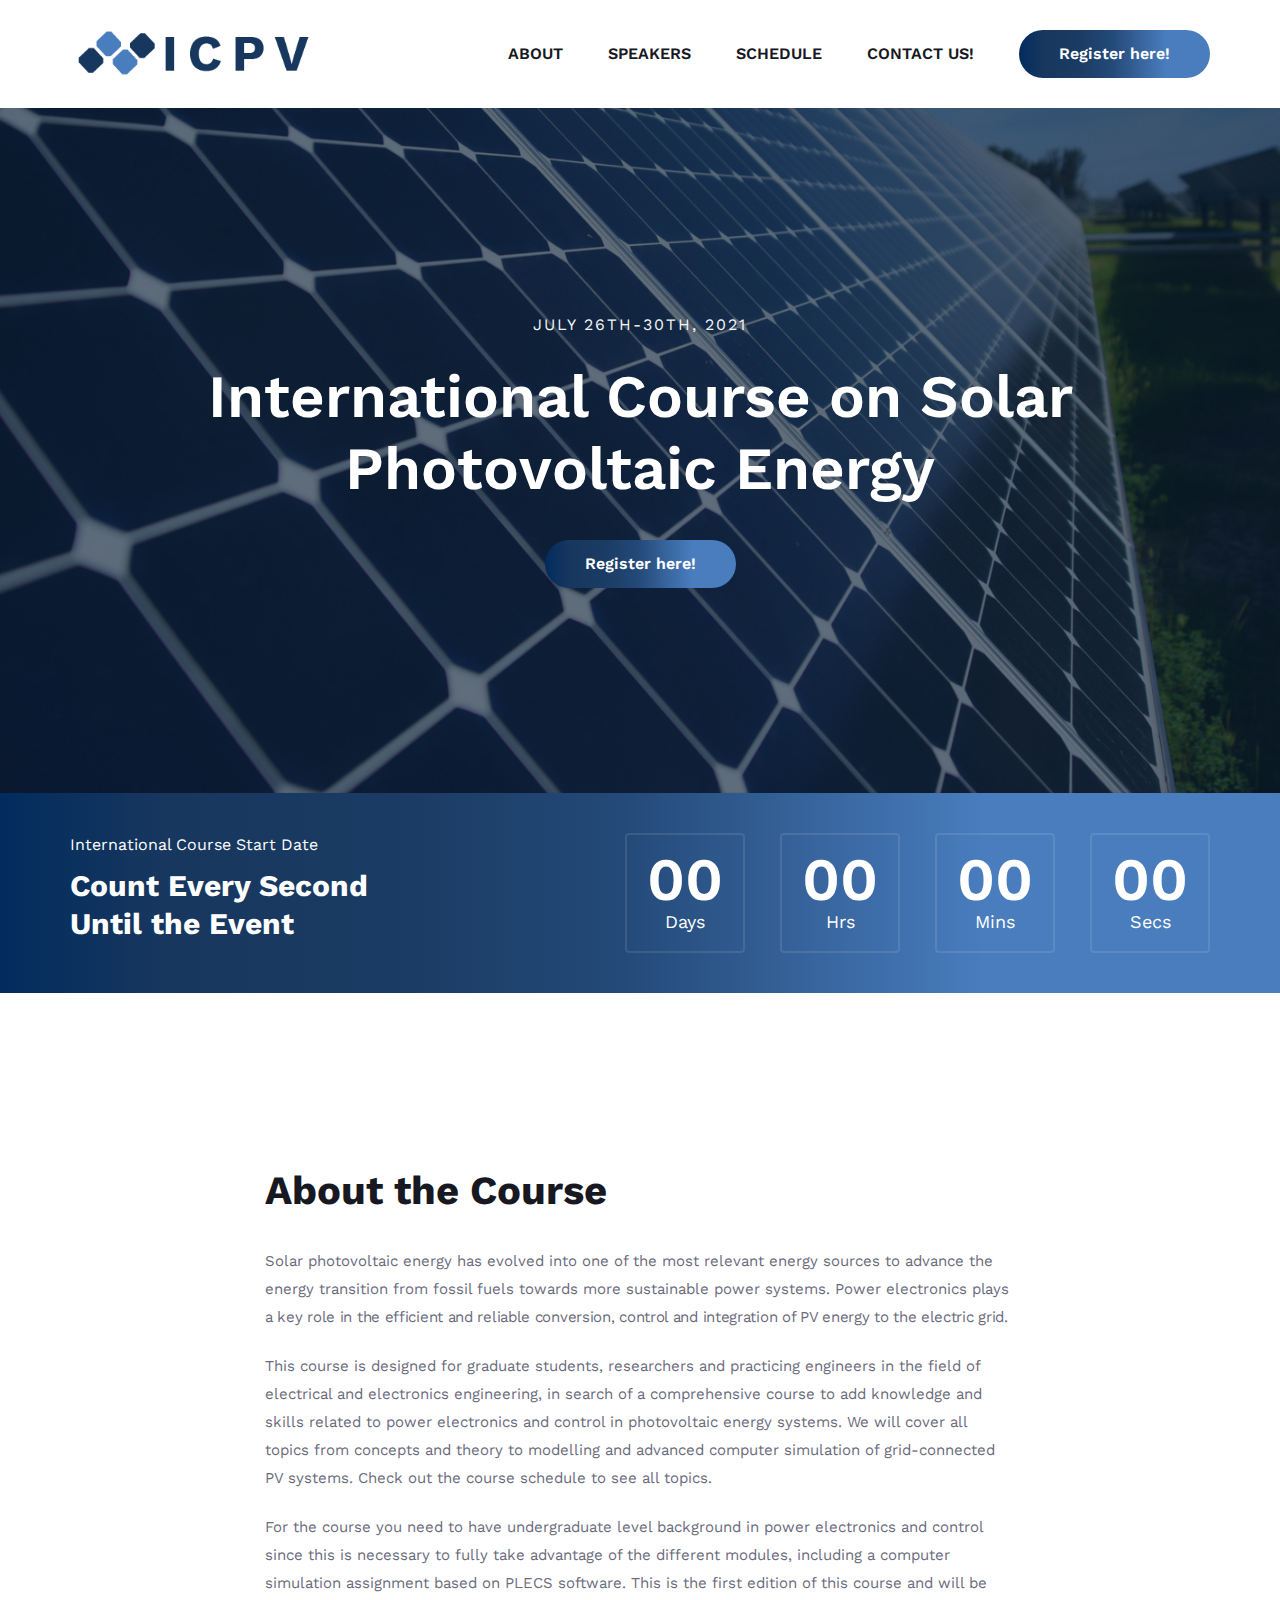
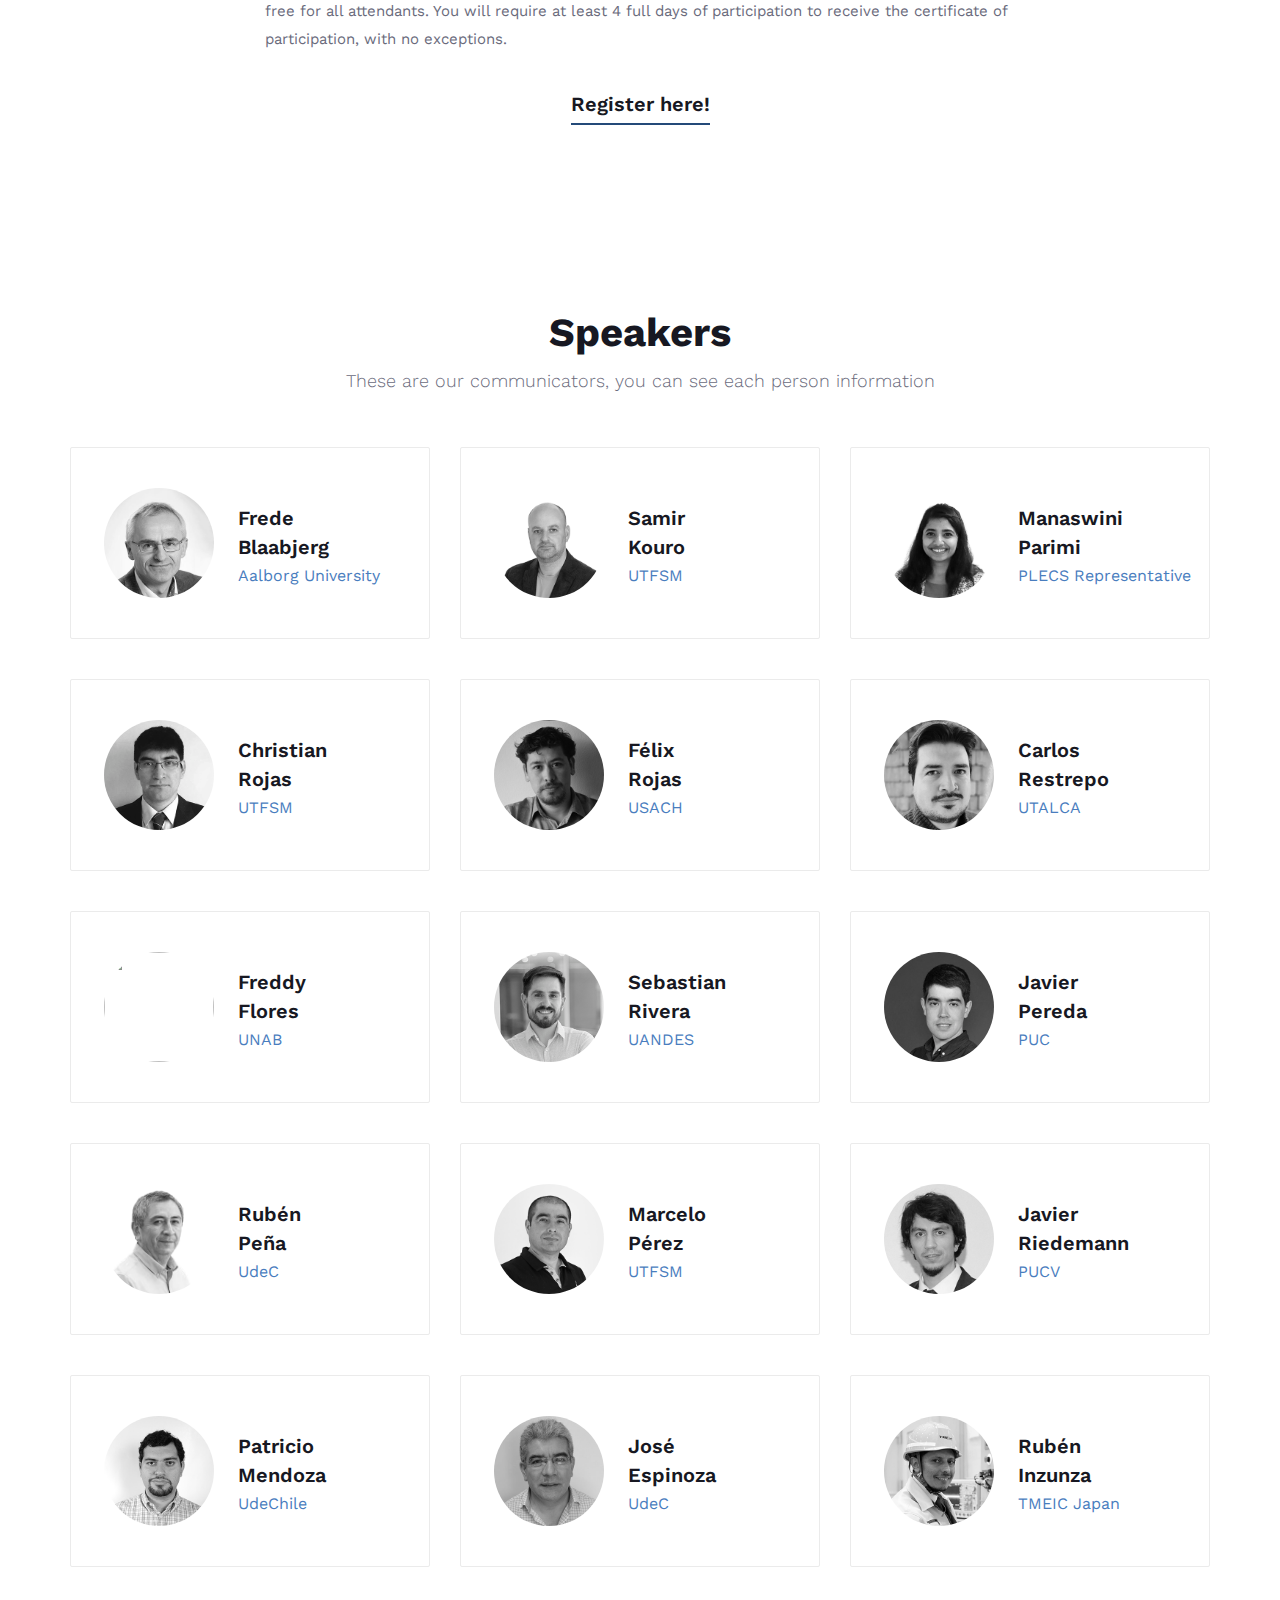
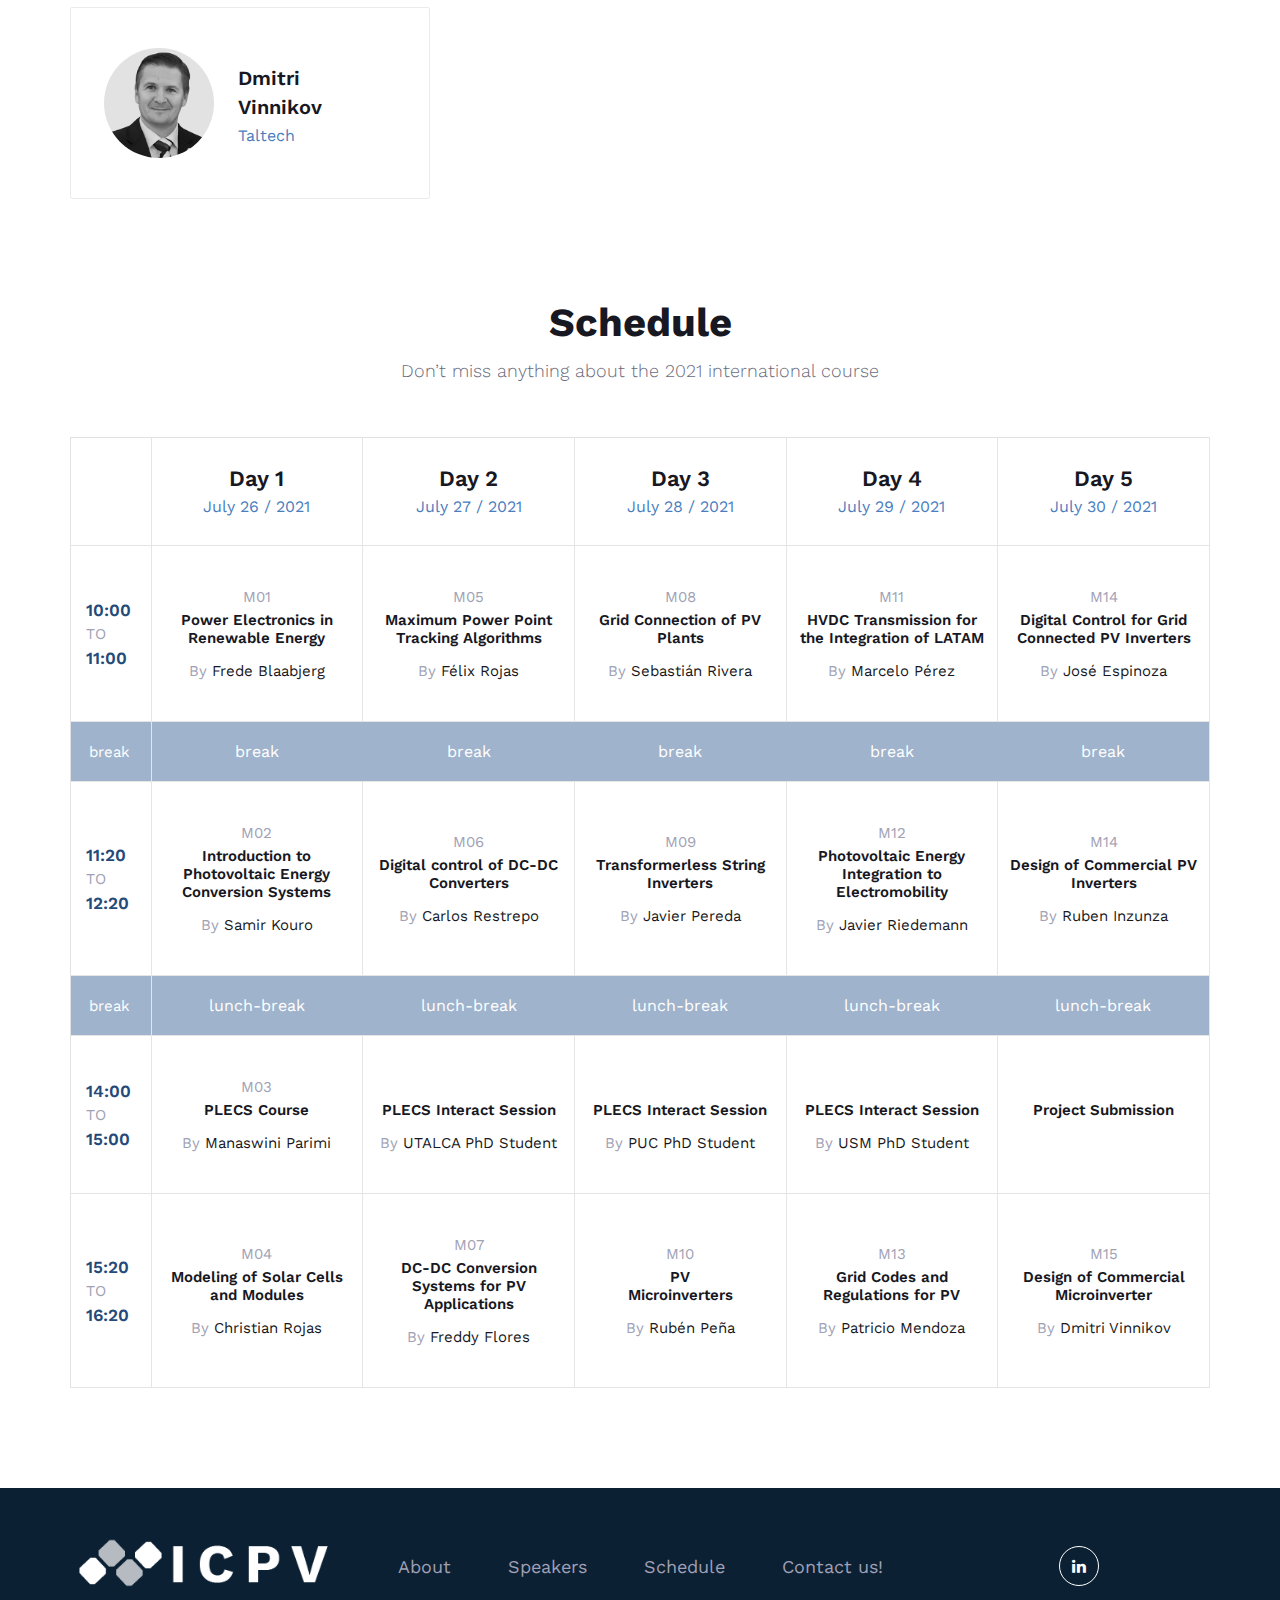
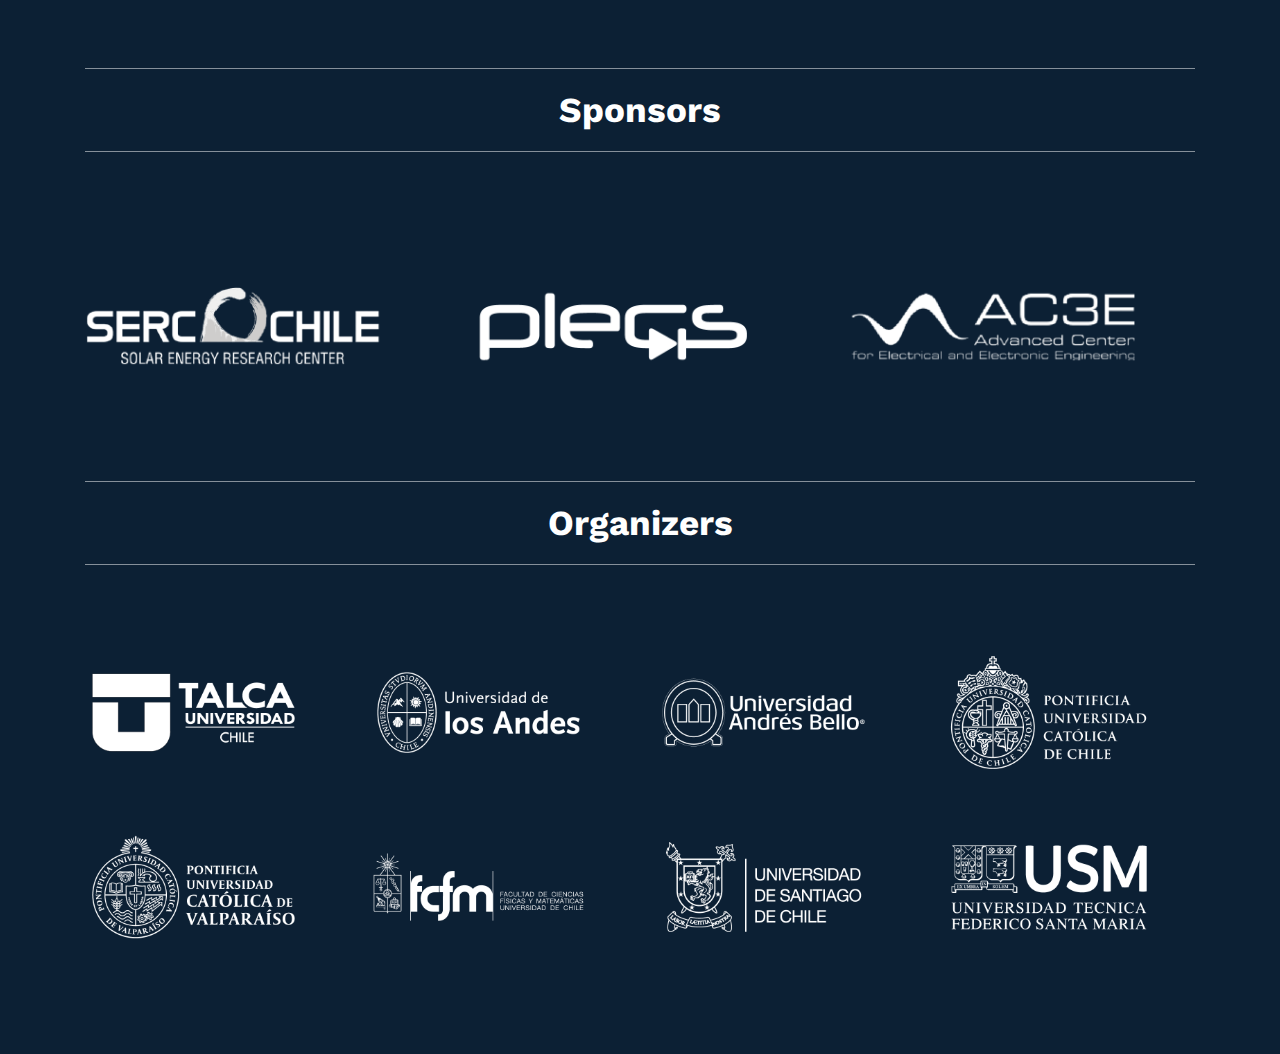
==== commit e597f8f9: "update" ====
--- a/index.html
+++ b/index.html
@@ -18,18 +18,15 @@
     <!-- Css Styles -->
     <link rel="stylesheet" href="css/bootstrap.min.css" type="text/css">
     <link rel="stylesheet" href="css/font-awesome.min.css" type="text/css">
-    <link rel="stylesheet" href="css/elegant-icons.css" type="text/css">
-    <link rel="stylesheet" href="css/owl.carousel.min.css" type="text/css">
-    <link rel="stylesheet" href="css/magnific-popup.css" type="text/css">
     <link rel="stylesheet" href="css/slicknav.min.css" type="text/css">
     <link rel="stylesheet" href="css/style.css" type="text/css">
 </head>
 
 <body>
     <!-- Page Preloder -->
-    <div id="preloder">
+    <!-- <div id="preloder">
         <div class="loader"></div>
-    </div>
+    </div> -->
 
     <!-- Header Section Begin -->
     <header class="header-section">
@@ -921,9 +918,6 @@
         <script src="js/jquery-3.3.1.min.js"></script>
         <script src="js/bootstrap.min.js"></script>
         <script src="js/jquery.magnific-popup.min.js"></script>
-        <!-- <script src="https://momentjs.com/downloads/moment.min.js" type="text/javascript"></script>
-        <script src="https://momentjs.com/downloads/moment-timezone-with-data.min.js" type="text/javascript"></script> -->
-        <!-- <script src="https://cdnjs.cloudflare.com/ajax/libs/jquery.countdown/2.2.0/jquery.countdown.min.js" type="text/javascript"></script> -->
         <script src="js/moment.js"></script>
         <script src="js/moment-timezone-with-data.js"></script>
         <script src="js/jquery.countdown.js"></script>
@@ -931,7 +925,7 @@
         <script src="js/owl.carousel.min.js"></script>
         <script src="js/main.js"></script>
 
-    
+    <!-- Js Plugins End -->
 </body>
 
 </html>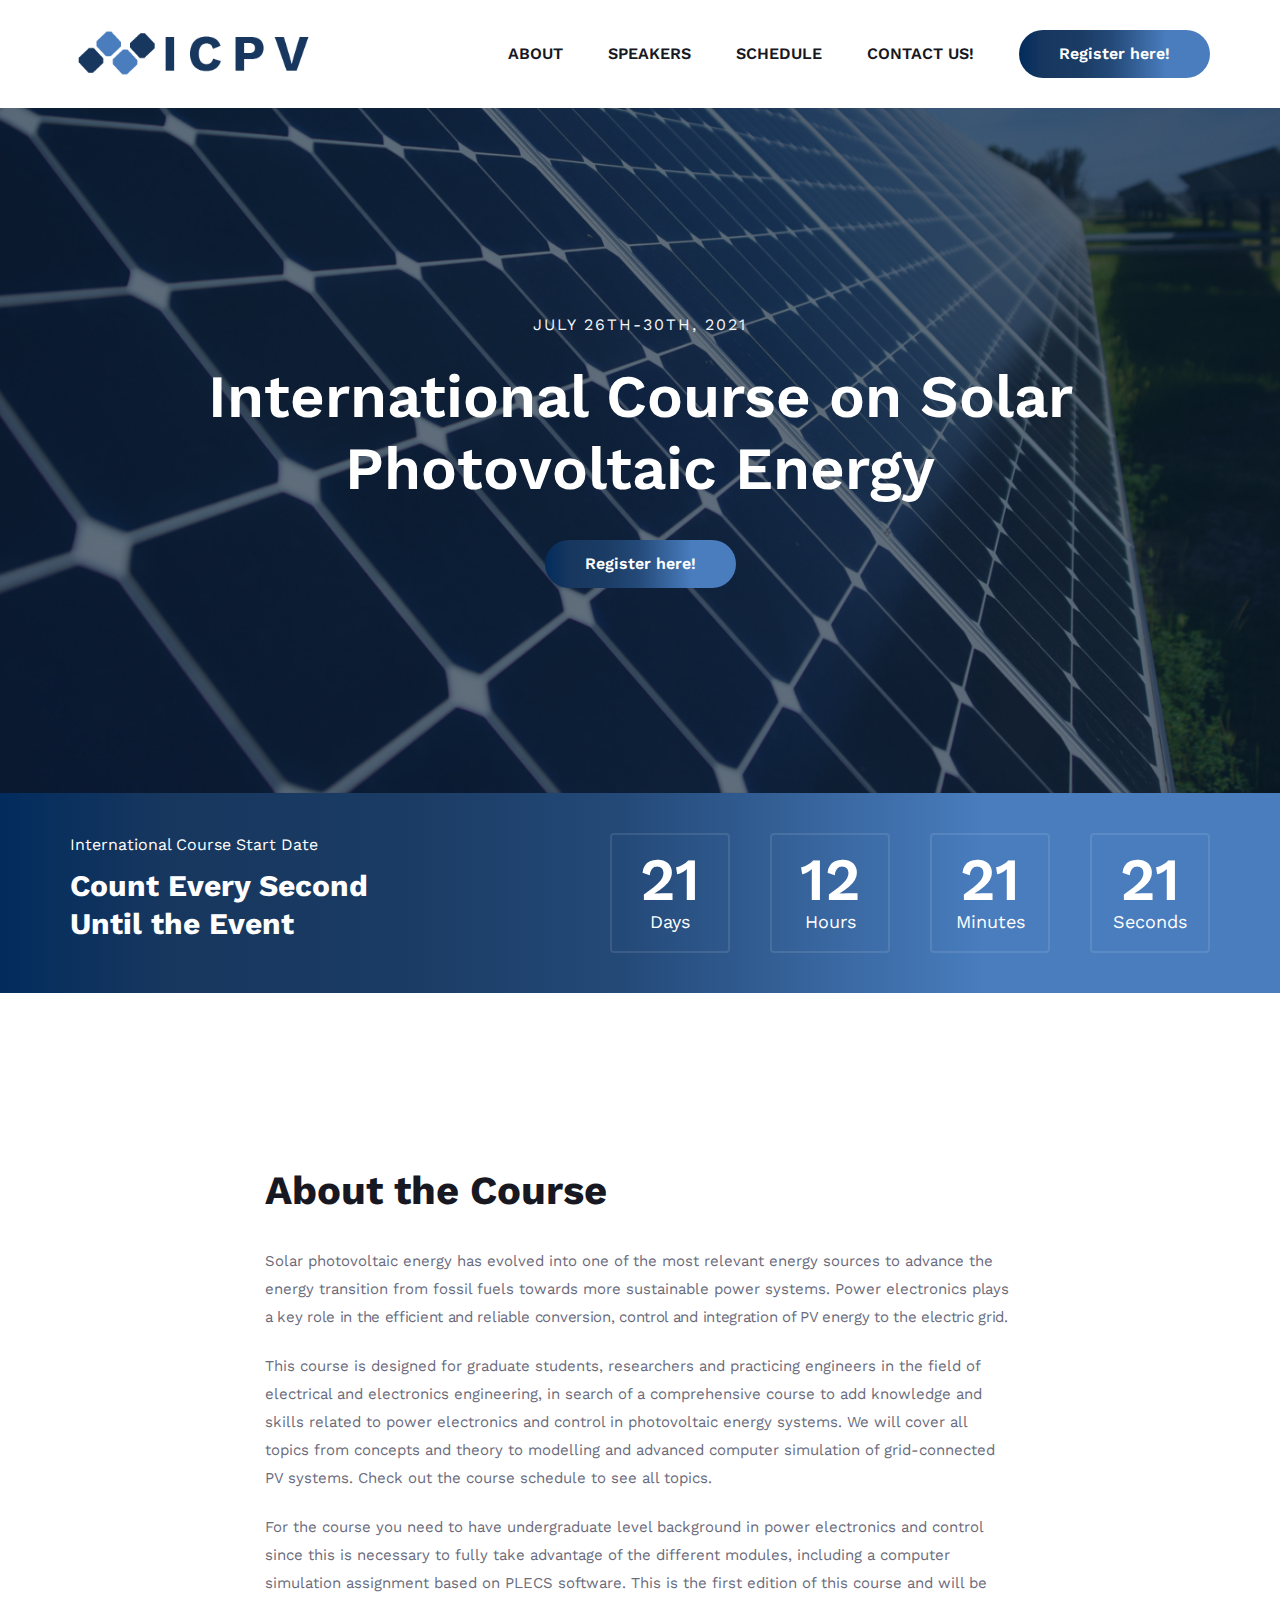
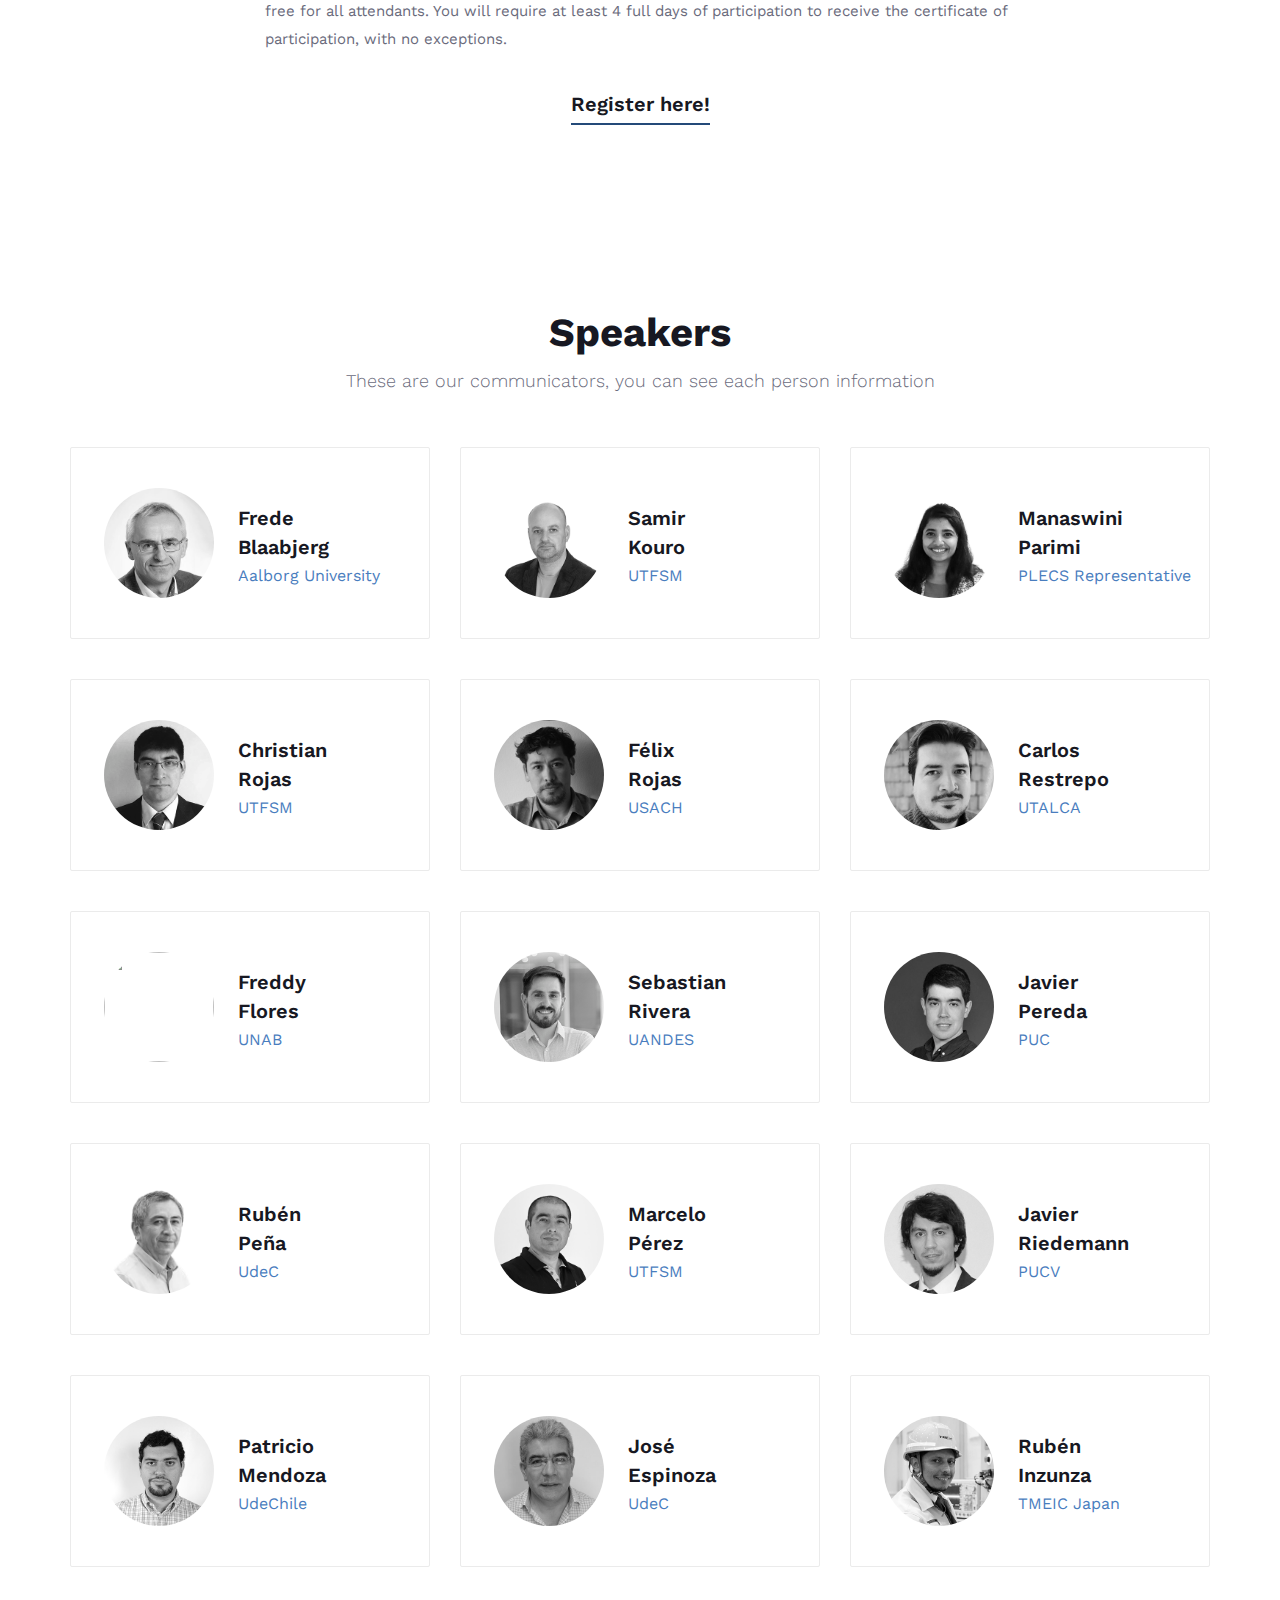
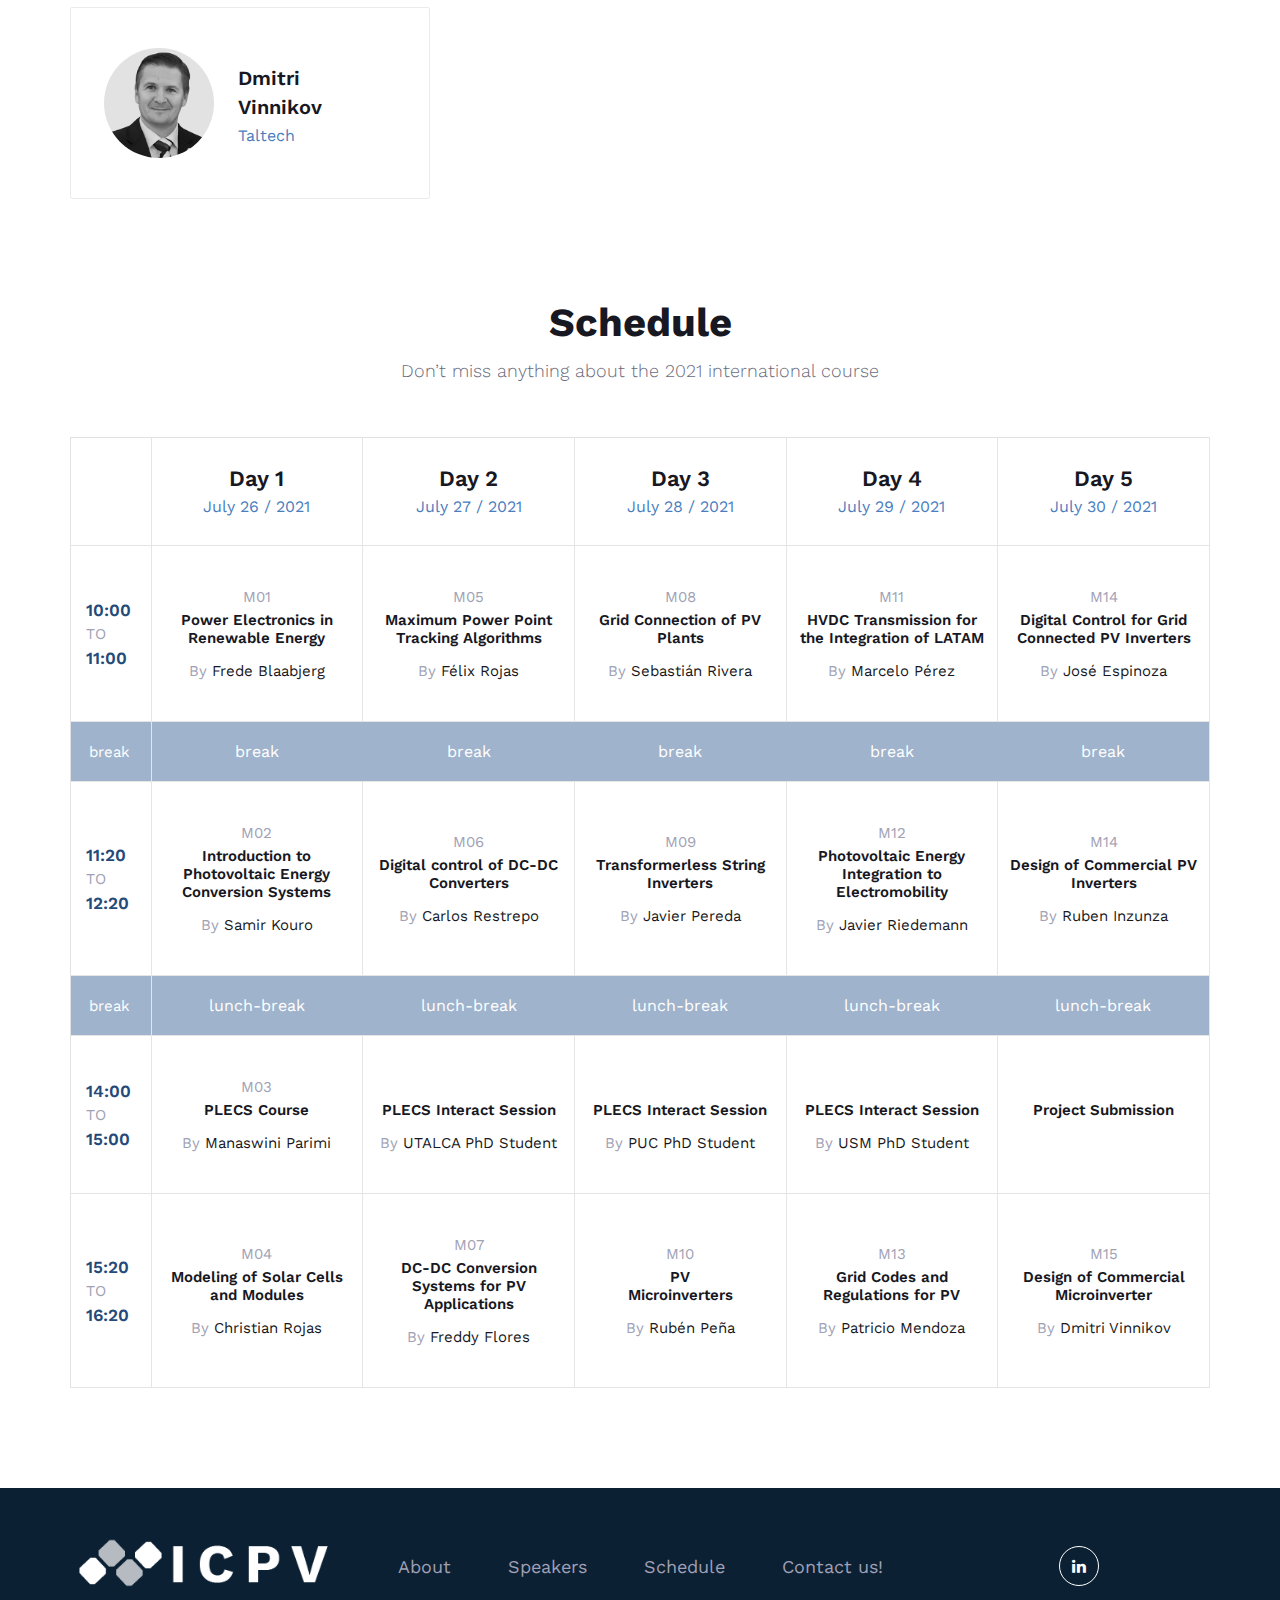
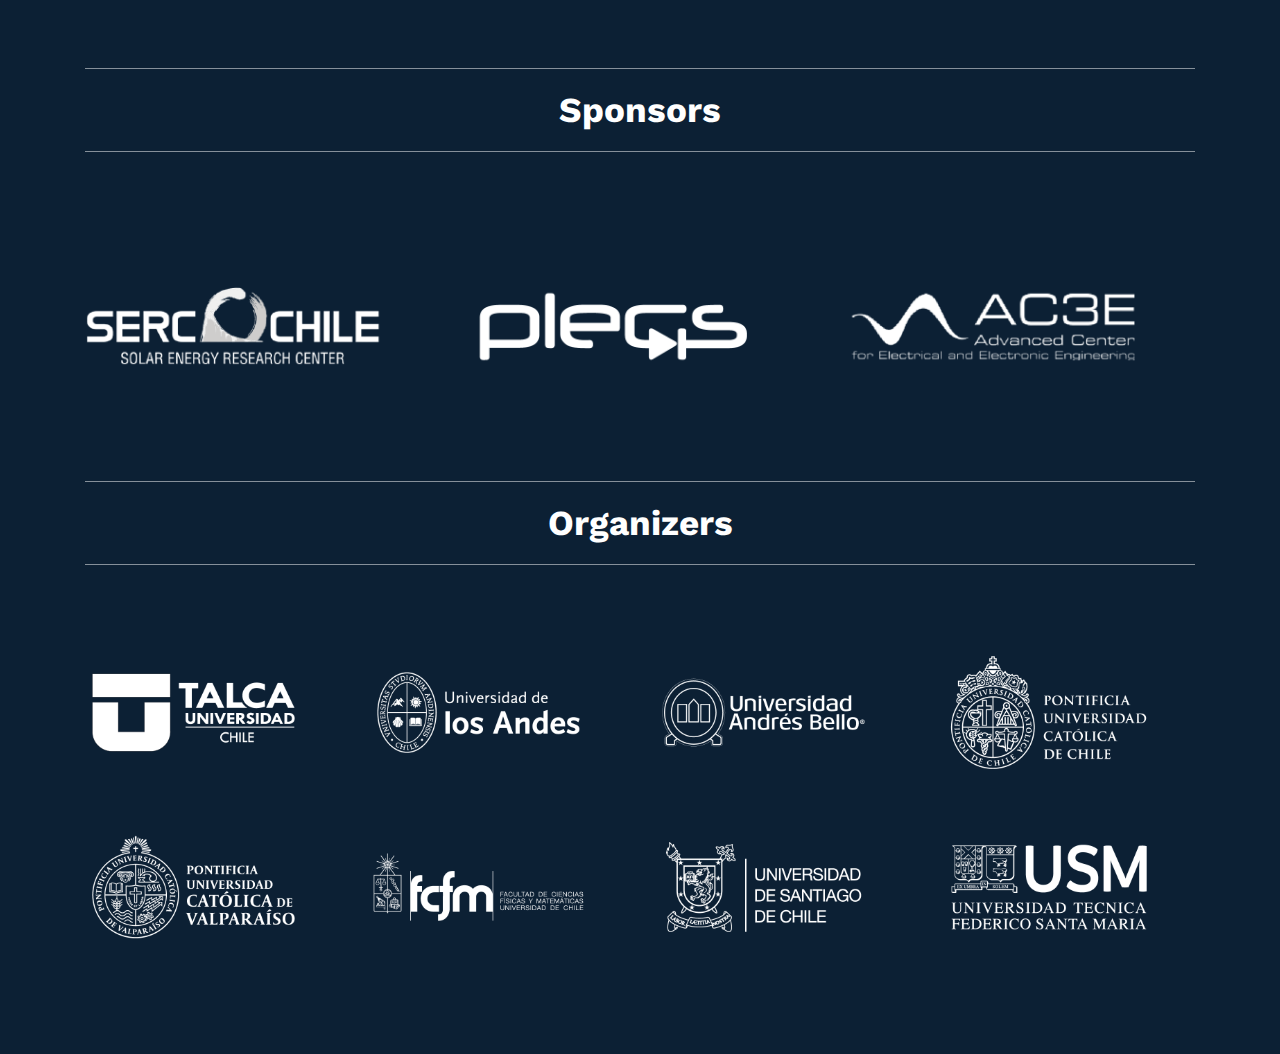
==== commit bdd17ac9: "fix moments js" ====
--- a/index.html
+++ b/index.html
@@ -18,15 +18,18 @@
     <!-- Css Styles -->
     <link rel="stylesheet" href="css/bootstrap.min.css" type="text/css">
     <link rel="stylesheet" href="css/font-awesome.min.css" type="text/css">
+    <link rel="stylesheet" href="css/elegant-icons.css" type="text/css">
+    <link rel="stylesheet" href="css/owl.carousel.min.css" type="text/css">
+    <link rel="stylesheet" href="css/magnific-popup.css" type="text/css">
     <link rel="stylesheet" href="css/slicknav.min.css" type="text/css">
     <link rel="stylesheet" href="css/style.css" type="text/css">
 </head>
 
 <body>
     <!-- Page Preloder -->
-    <!-- <div id="preloder">
+    <div id="preloder">
         <div class="loader"></div>
-    </div> -->
+    </div>
 
     <!-- Header Section Begin -->
     <header class="header-section">
@@ -918,14 +921,17 @@
         <script src="js/jquery-3.3.1.min.js"></script>
         <script src="js/bootstrap.min.js"></script>
         <script src="js/jquery.magnific-popup.min.js"></script>
-        <script src="js/moment.js"></script>
+        <script src="https://momentjs.com/downloads/moment.min.js" type="text/javascript"></script>
+        <script src="https://momentjs.com/downloads/moment-timezone-with-data.min.js" type="text/javascript"></script>
+        <script src="https://cdnjs.cloudflare.com/ajax/libs/jquery.countdown/2.2.0/jquery.countdown.min.js" type="text/javascript"></script>
+        <!-- <script src="js/moment.js"></script>
         <script src="js/moment-timezone-with-data.js"></script>
-        <script src="js/jquery.countdown.js"></script>
+        <script src="js/jquery.countdown.js"></script> -->
         <script src="js/jquery.slicknav.js"></script>
         <script src="js/owl.carousel.min.js"></script>
         <script src="js/main.js"></script>
 
-    <!-- Js Plugins End -->
+    
 </body>
 
 </html>--- a/css/elegant-icons.css
+++ b/css/elegant-icons.css
@@ -0,0 +1,1159 @@
+@font-face {
+	font-family: 'ElegantIcons';
+	src:url('../fonts/ElegantIcons.eot');
+	src:url('../fonts/ElegantIcons.eot?#iefix') format('embedded-opentype'),
+		url('../fonts/ElegantIcons.woff') format('woff'),
+		url('../fonts/ElegantIcons.ttf') format('truetype'),
+		url('../fonts/ElegantIcons.svg#ElegantIcons') format('svg');
+	font-weight: normal;
+	font-style: normal;
+}
+
+/* Use the following CSS code if you want to use data attributes for inserting your icons */
+[data-icon]:before {
+	font-family: 'ElegantIcons';
+	content: attr(data-icon);
+	speak: none;
+	font-weight: normal;
+	font-variant: normal;
+	text-transform: none;
+	line-height: 1;
+	-webkit-font-smoothing: antialiased;
+	-moz-osx-font-smoothing: grayscale;
+}
+
+/* Use the following CSS code if you want to have a class per icon */
+/*
+Instead of a list of all class selectors,
+you can use the generic selector below, but it's slower:
+[class*="your-class-prefix"] {
+*/
+.arrow_up, .arrow_down, .arrow_left, .arrow_right, .arrow_left-up, .arrow_right-up, .arrow_right-down, .arrow_left-down, .arrow-up-down, .arrow_up-down_alt, .arrow_left-right_alt, .arrow_left-right, .arrow_expand_alt2, .arrow_expand_alt, .arrow_condense, .arrow_expand, .arrow_move, .arrow_carrot-up, .arrow_carrot-down, .arrow_carrot-left, .arrow_carrot-right, .arrow_carrot-2up, .arrow_carrot-2down, .arrow_carrot-2left, .arrow_carrot-2right, .arrow_carrot-up_alt2, .arrow_carrot-down_alt2, .arrow_carrot-left_alt2, .arrow_carrot-right_alt2, .arrow_carrot-2up_alt2, .arrow_carrot-2down_alt2, .arrow_carrot-2left_alt2, .arrow_carrot-2right_alt2, .arrow_triangle-up, .arrow_triangle-down, .arrow_triangle-left, .arrow_triangle-right, .arrow_triangle-up_alt2, .arrow_triangle-down_alt2, .arrow_triangle-left_alt2, .arrow_triangle-right_alt2, .arrow_back, .icon_minus-06, .icon_plus, .icon_close, .icon_check, .icon_minus_alt2, .icon_plus_alt2, .icon_close_alt2, .icon_check_alt2, .icon_zoom-out_alt, .icon_zoom-in_alt, .icon_search, .icon_box-empty, .icon_box-selected, .icon_minus-box, .icon_plus-box, .icon_box-checked, .icon_circle-empty, .icon_circle-slelected, .icon_stop_alt2, .icon_stop, .icon_pause_alt2, .icon_pause, .icon_menu, .icon_menu-square_alt2, .icon_menu-circle_alt2, .icon_ul, .icon_ol, .icon_adjust-horiz, .icon_adjust-vert, .icon_document_alt, .icon_documents_alt, .icon_pencil, .icon_pencil-edit_alt, .icon_pencil-edit, .icon_folder-alt, .icon_folder-open_alt, .icon_folder-add_alt, .icon_info_alt, .icon_error-oct_alt, .icon_error-circle_alt, .icon_error-triangle_alt, .icon_question_alt2, .icon_question, .icon_comment_alt, .icon_chat_alt, .icon_vol-mute_alt, .icon_volume-low_alt, .icon_volume-high_alt, .icon_quotations, .icon_quotations_alt2, .icon_clock_alt, .icon_lock_alt, .icon_lock-open_alt, .icon_key_alt, .icon_cloud_alt, .icon_cloud-upload_alt, .icon_cloud-download_alt, .icon_image, .icon_images, .icon_lightbulb_alt, .icon_gift_alt, .icon_house_alt, .icon_genius, .icon_mobile, .icon_tablet, .icon_laptop, .icon_desktop, .icon_camera_alt, .icon_mail_alt, .icon_cone_alt, .icon_ribbon_alt, .icon_bag_alt, .icon_creditcard, .icon_cart_alt, .icon_paperclip, .icon_tag_alt, .icon_tags_alt, .icon_trash_alt, .icon_cursor_alt, .icon_mic_alt, .icon_compass_alt, .icon_pin_alt, .icon_pushpin_alt, .icon_map_alt, .icon_drawer_alt, .icon_toolbox_alt, .icon_book_alt, .icon_calendar, .icon_film, .icon_table, .icon_contacts_alt, .icon_headphones, .icon_lifesaver, .icon_piechart, .icon_refresh, .icon_link_alt, .icon_link, .icon_loading, .icon_blocked, .icon_archive_alt, .icon_heart_alt, .icon_star_alt, .icon_star-half_alt, .icon_star, .icon_star-half, .icon_tools, .icon_tool, .icon_cog, .icon_cogs, .arrow_up_alt, .arrow_down_alt, .arrow_left_alt, .arrow_right_alt, .arrow_left-up_alt, .arrow_right-up_alt, .arrow_right-down_alt, .arrow_left-down_alt, .arrow_condense_alt, .arrow_expand_alt3, .arrow_carrot_up_alt, .arrow_carrot-down_alt, .arrow_carrot-left_alt, .arrow_carrot-right_alt, .arrow_carrot-2up_alt, .arrow_carrot-2dwnn_alt, .arrow_carrot-2left_alt, .arrow_carrot-2right_alt, .arrow_triangle-up_alt, .arrow_triangle-down_alt, .arrow_triangle-left_alt, .arrow_triangle-right_alt, .icon_minus_alt, .icon_plus_alt, .icon_close_alt, .icon_check_alt, .icon_zoom-out, .icon_zoom-in, .icon_stop_alt, .icon_menu-square_alt, .icon_menu-circle_alt, .icon_document, .icon_documents, .icon_pencil_alt, .icon_folder, .icon_folder-open, .icon_folder-add, .icon_folder_upload, .icon_folder_download, .icon_info, .icon_error-circle, .icon_error-oct, .icon_error-triangle, .icon_question_alt, .icon_comment, .icon_chat, .icon_vol-mute, .icon_volume-low, .icon_volume-high, .icon_quotations_alt, .icon_clock, .icon_lock, .icon_lock-open, .icon_key, .icon_cloud, .icon_cloud-upload, .icon_cloud-download, .icon_lightbulb, .icon_gift, .icon_house, .icon_camera, .icon_mail, .icon_cone, .icon_ribbon, .icon_bag, .icon_cart, .icon_tag, .icon_tags, .icon_trash, .icon_cursor, .icon_mic, .icon_compass, .icon_pin, .icon_pushpin, .icon_map, .icon_drawer, .icon_toolbox, .icon_book, .icon_contacts, .icon_archive, .icon_heart, .icon_profile, .icon_group, .icon_grid-2x2, .icon_grid-3x3, .icon_music, .icon_pause_alt, .icon_phone, .icon_upload, .icon_download, .social_facebook, .social_twitter, .social_pinterest, .social_googleplus, .social_tumblr, .social_tumbleupon, .social_wordpress, .social_instagram, .social_dribbble, .social_vimeo, .social_linkedin, .social_rss, .social_deviantart, .social_share, .social_myspace, .social_skype, .social_youtube, .social_picassa, .social_googledrive, .social_flickr, .social_blogger, .social_spotify, .social_delicious, .social_facebook_circle, .social_twitter_circle, .social_pinterest_circle, .social_googleplus_circle, .social_tumblr_circle, .social_stumbleupon_circle, .social_wordpress_circle, .social_instagram_circle, .social_dribbble_circle, .social_vimeo_circle, .social_linkedin_circle, .social_rss_circle, .social_deviantart_circle, .social_share_circle, .social_myspace_circle, .social_skype_circle, .social_youtube_circle, .social_picassa_circle, .social_googledrive_alt2, .social_flickr_circle, .social_blogger_circle, .social_spotify_circle, .social_delicious_circle, .social_facebook_square, .social_twitter_square, .social_pinterest_square, .social_googleplus_square, .social_tumblr_square, .social_stumbleupon_square, .social_wordpress_square, .social_instagram_square, .social_dribbble_square, .social_vimeo_square, .social_linkedin_square, .social_rss_square, .social_deviantart_square, .social_share_square, .social_myspace_square, .social_skype_square, .social_youtube_square, .social_picassa_square, .social_googledrive_square, .social_flickr_square, .social_blogger_square, .social_spotify_square, .social_delicious_square, .icon_printer, .icon_calulator, .icon_building, .icon_floppy, .icon_drive, .icon_search-2, .icon_id, .icon_id-2, .icon_puzzle, .icon_like, .icon_dislike, .icon_mug, .icon_currency, .icon_wallet, .icon_pens, .icon_easel, .icon_flowchart, .icon_datareport, .icon_briefcase, .icon_shield, .icon_percent, .icon_globe, .icon_globe-2, .icon_target, .icon_hourglass, .icon_balance, .icon_rook, .icon_printer-alt, .icon_calculator_alt, .icon_building_alt, .icon_floppy_alt, .icon_drive_alt, .icon_search_alt, .icon_id_alt, .icon_id-2_alt, .icon_puzzle_alt, .icon_like_alt, .icon_dislike_alt, .icon_mug_alt, .icon_currency_alt, .icon_wallet_alt, .icon_pens_alt, .icon_easel_alt, .icon_flowchart_alt, .icon_datareport_alt, .icon_briefcase_alt, .icon_shield_alt, .icon_percent_alt, .icon_globe_alt, .icon_clipboard {
+	font-family: 'ElegantIcons';
+	speak: none;
+	font-style: normal;
+	font-weight: normal;
+	font-variant: normal;
+	text-transform: none;
+	line-height: 1;
+	-webkit-font-smoothing: antialiased;
+}
+.arrow_up:before {
+	content: "\21";
+}
+.arrow_down:before {
+	content: "\22";
+}
+.arrow_left:before {
+	content: "\23";
+}
+.arrow_right:before {
+	content: "\24";
+}
+.arrow_left-up:before {
+	content: "\25";
+}
+.arrow_right-up:before {
+	content: "\26";
+}
+.arrow_right-down:before {
+	content: "\27";
+}
+.arrow_left-down:before {
+	content: "\28";
+}
+.arrow-up-down:before {
+	content: "\29";
+}
+.arrow_up-down_alt:before {
+	content: "\2a";
+}
+.arrow_left-right_alt:before {
+	content: "\2b";
+}
+.arrow_left-right:before {
+	content: "\2c";
+}
+.arrow_expand_alt2:before {
+	content: "\2d";
+}
+.arrow_expand_alt:before {
+	content: "\2e";
+}
+.arrow_condense:before {
+	content: "\2f";
+}
+.arrow_expand:before {
+	content: "\30";
+}
+.arrow_move:before {
+	content: "\31";
+}
+.arrow_carrot-up:before {
+	content: "\32";
+}
+.arrow_carrot-down:before {
+	content: "\33";
+}
+.arrow_carrot-left:before {
+	content: "\34";
+}
+.arrow_carrot-right:before {
+	content: "\35";
+}
+.arrow_carrot-2up:before {
+	content: "\36";
+}
+.arrow_carrot-2down:before {
+	content: "\37";
+}
+.arrow_carrot-2left:before {
+	content: "\38";
+}
+.arrow_carrot-2right:before {
+	content: "\39";
+}
+.arrow_carrot-up_alt2:before {
+	content: "\3a";
+}
+.arrow_carrot-down_alt2:before {
+	content: "\3b";
+}
+.arrow_carrot-left_alt2:before {
+	content: "\3c";
+}
+.arrow_carrot-right_alt2:before {
+	content: "\3d";
+}
+.arrow_carrot-2up_alt2:before {
+	content: "\3e";
+}
+.arrow_carrot-2down_alt2:before {
+	content: "\3f";
+}
+.arrow_carrot-2left_alt2:before {
+	content: "\40";
+}
+.arrow_carrot-2right_alt2:before {
+	content: "\41";
+}
+.arrow_triangle-up:before {
+	content: "\42";
+}
+.arrow_triangle-down:before {
+	content: "\43";
+}
+.arrow_triangle-left:before {
+	content: "\44";
+}
+.arrow_triangle-right:before {
+	content: "\45";
+}
+.arrow_triangle-up_alt2:before {
+	content: "\46";
+}
+.arrow_triangle-down_alt2:before {
+	content: "\47";
+}
+.arrow_triangle-left_alt2:before {
+	content: "\48";
+}
+.arrow_triangle-right_alt2:before {
+	content: "\49";
+}
+.arrow_back:before {
+	content: "\4a";
+}
+.icon_minus-06:before {
+	content: "\4b";
+}
+.icon_plus:before {
+	content: "\4c";
+}
+.icon_close:before {
+	content: "\4d";
+}
+.icon_check:before {
+	content: "\4e";
+}
+.icon_minus_alt2:before {
+	content: "\4f";
+}
+.icon_plus_alt2:before {
+	content: "\50";
+}
+.icon_close_alt2:before {
+	content: "\51";
+}
+.icon_check_alt2:before {
+	content: "\52";
+}
+.icon_zoom-out_alt:before {
+	content: "\53";
+}
+.icon_zoom-in_alt:before {
+	content: "\54";
+}
+.icon_search:before {
+	content: "\55";
+}
+.icon_box-empty:before {
+	content: "\56";
+}
+.icon_box-selected:before {
+	content: "\57";
+}
+.icon_minus-box:before {
+	content: "\58";
+}
+.icon_plus-box:before {
+	content: "\59";
+}
+.icon_box-checked:before {
+	content: "\5a";
+}
+.icon_circle-empty:before {
+	content: "\5b";
+}
+.icon_circle-slelected:before {
+	content: "\5c";
+}
+.icon_stop_alt2:before {
+	content: "\5d";
+}
+.icon_stop:before {
+	content: "\5e";
+}
+.icon_pause_alt2:before {
+	content: "\5f";
+}
+.icon_pause:before {
+	content: "\60";
+}
+.icon_menu:before {
+	content: "\61";
+}
+.icon_menu-square_alt2:before {
+	content: "\62";
+}
+.icon_menu-circle_alt2:before {
+	content: "\63";
+}
+.icon_ul:before {
+	content: "\64";
+}
+.icon_ol:before {
+	content: "\65";
+}
+.icon_adjust-horiz:before {
+	content: "\66";
+}
+.icon_adjust-vert:before {
+	content: "\67";
+}
+.icon_document_alt:before {
+	content: "\68";
+}
+.icon_documents_alt:before {
+	content: "\69";
+}
+.icon_pencil:before {
+	content: "\6a";
+}
+.icon_pencil-edit_alt:before {
+	content: "\6b";
+}
+.icon_pencil-edit:before {
+	content: "\6c";
+}
+.icon_folder-alt:before {
+	content: "\6d";
+}
+.icon_folder-open_alt:before {
+	content: "\6e";
+}
+.icon_folder-add_alt:before {
+	content: "\6f";
+}
+.icon_info_alt:before {
+	content: "\70";
+}
+.icon_error-oct_alt:before {
+	content: "\71";
+}
+.icon_error-circle_alt:before {
+	content: "\72";
+}
+.icon_error-triangle_alt:before {
+	content: "\73";
+}
+.icon_question_alt2:before {
+	content: "\74";
+}
+.icon_question:before {
+	content: "\75";
+}
+.icon_comment_alt:before {
+	content: "\76";
+}
+.icon_chat_alt:before {
+	content: "\77";
+}
+.icon_vol-mute_alt:before {
+	content: "\78";
+}
+.icon_volume-low_alt:before {
+	content: "\79";
+}
+.icon_volume-high_alt:before {
+	content: "\7a";
+}
+.icon_quotations:before {
+	content: "\7b";
+}
+.icon_quotations_alt2:before {
+	content: "\7c";
+}
+.icon_clock_alt:before {
+	content: "\7d";
+}
+.icon_lock_alt:before {
+	content: "\7e";
+}
+.icon_lock-open_alt:before {
+	content: "\e000";
+}
+.icon_key_alt:before {
+	content: "\e001";
+}
+.icon_cloud_alt:before {
+	content: "\e002";
+}
+.icon_cloud-upload_alt:before {
+	content: "\e003";
+}
+.icon_cloud-download_alt:before {
+	content: "\e004";
+}
+.icon_image:before {
+	content: "\e005";
+}
+.icon_images:before {
+	content: "\e006";
+}
+.icon_lightbulb_alt:before {
+	content: "\e007";
+}
+.icon_gift_alt:before {
+	content: "\e008";
+}
+.icon_house_alt:before {
+	content: "\e009";
+}
+.icon_genius:before {
+	content: "\e00a";
+}
+.icon_mobile:before {
+	content: "\e00b";
+}
+.icon_tablet:before {
+	content: "\e00c";
+}
+.icon_laptop:before {
+	content: "\e00d";
+}
+.icon_desktop:before {
+	content: "\e00e";
+}
+.icon_camera_alt:before {
+	content: "\e00f";
+}
+.icon_mail_alt:before {
+	content: "\e010";
+}
+.icon_cone_alt:before {
+	content: "\e011";
+}
+.icon_ribbon_alt:before {
+	content: "\e012";
+}
+.icon_bag_alt:before {
+	content: "\e013";
+}
+.icon_creditcard:before {
+	content: "\e014";
+}
+.icon_cart_alt:before {
+	content: "\e015";
+}
+.icon_paperclip:before {
+	content: "\e016";
+}
+.icon_tag_alt:before {
+	content: "\e017";
+}
+.icon_tags_alt:before {
+	content: "\e018";
+}
+.icon_trash_alt:before {
+	content: "\e019";
+}
+.icon_cursor_alt:before {
+	content: "\e01a";
+}
+.icon_mic_alt:before {
+	content: "\e01b";
+}
+.icon_compass_alt:before {
+	content: "\e01c";
+}
+.icon_pin_alt:before {
+	content: "\e01d";
+}
+.icon_pushpin_alt:before {
+	content: "\e01e";
+}
+.icon_map_alt:before {
+	content: "\e01f";
+}
+.icon_drawer_alt:before {
+	content: "\e020";
+}
+.icon_toolbox_alt:before {
+	content: "\e021";
+}
+.icon_book_alt:before {
+	content: "\e022";
+}
+.icon_calendar:before {
+	content: "\e023";
+}
+.icon_film:before {
+	content: "\e024";
+}
+.icon_table:before {
+	content: "\e025";
+}
+.icon_contacts_alt:before {
+	content: "\e026";
+}
+.icon_headphones:before {
+	content: "\e027";
+}
+.icon_lifesaver:before {
+	content: "\e028";
+}
+.icon_piechart:before {
+	content: "\e029";
+}
+.icon_refresh:before {
+	content: "\e02a";
+}
+.icon_link_alt:before {
+	content: "\e02b";
+}
+.icon_link:before {
+	content: "\e02c";
+}
+.icon_loading:before {
+	content: "\e02d";
+}
+.icon_blocked:before {
+	content: "\e02e";
+}
+.icon_archive_alt:before {
+	content: "\e02f";
+}
+.icon_heart_alt:before {
+	content: "\e030";
+}
+.icon_star_alt:before {
+	content: "\e031";
+}
+.icon_star-half_alt:before {
+	content: "\e032";
+}
+.icon_star:before {
+	content: "\e033";
+}
+.icon_star-half:before {
+	content: "\e034";
+}
+.icon_tools:before {
+	content: "\e035";
+}
+.icon_tool:before {
+	content: "\e036";
+}
+.icon_cog:before {
+	content: "\e037";
+}
+.icon_cogs:before {
+	content: "\e038";
+}
+.arrow_up_alt:before {
+	content: "\e039";
+}
+.arrow_down_alt:before {
+	content: "\e03a";
+}
+.arrow_left_alt:before {
+	content: "\e03b";
+}
+.arrow_right_alt:before {
+	content: "\e03c";
+}
+.arrow_left-up_alt:before {
+	content: "\e03d";
+}
+.arrow_right-up_alt:before {
+	content: "\e03e";
+}
+.arrow_right-down_alt:before {
+	content: "\e03f";
+}
+.arrow_left-down_alt:before {
+	content: "\e040";
+}
+.arrow_condense_alt:before {
+	content: "\e041";
+}
+.arrow_expand_alt3:before {
+	content: "\e042";
+}
+.arrow_carrot_up_alt:before {
+	content: "\e043";
+}
+.arrow_carrot-down_alt:before {
+	content: "\e044";
+}
+.arrow_carrot-left_alt:before {
+	content: "\e045";
+}
+.arrow_carrot-right_alt:before {
+	content: "\e046";
+}
+.arrow_carrot-2up_alt:before {
+	content: "\e047";
+}
+.arrow_carrot-2dwnn_alt:before {
+	content: "\e048";
+}
+.arrow_carrot-2left_alt:before {
+	content: "\e049";
+}
+.arrow_carrot-2right_alt:before {
+	content: "\e04a";
+}
+.arrow_triangle-up_alt:before {
+	content: "\e04b";
+}
+.arrow_triangle-down_alt:before {
+	content: "\e04c";
+}
+.arrow_triangle-left_alt:before {
+	content: "\e04d";
+}
+.arrow_triangle-right_alt:before {
+	content: "\e04e";
+}
+.icon_minus_alt:before {
+	content: "\e04f";
+}
+.icon_plus_alt:before {
+	content: "\e050";
+}
+.icon_close_alt:before {
+	content: "\e051";
+}
+.icon_check_alt:before {
+	content: "\e052";
+}
+.icon_zoom-out:before {
+	content: "\e053";
+}
+.icon_zoom-in:before {
+	content: "\e054";
+}
+.icon_stop_alt:before {
+	content: "\e055";
+}
+.icon_menu-square_alt:before {
+	content: "\e056";
+}
+.icon_menu-circle_alt:before {
+	content: "\e057";
+}
+.icon_document:before {
+	content: "\e058";
+}
+.icon_documents:before {
+	content: "\e059";
+}
+.icon_pencil_alt:before {
+	content: "\e05a";
+}
+.icon_folder:before {
+	content: "\e05b";
+}
+.icon_folder-open:before {
+	content: "\e05c";
+}
+.icon_folder-add:before {
+	content: "\e05d";
+}
+.icon_folder_upload:before {
+	content: "\e05e";
+}
+.icon_folder_download:before {
+	content: "\e05f";
+}
+.icon_info:before {
+	content: "\e060";
+}
+.icon_error-circle:before {
+	content: "\e061";
+}
+.icon_error-oct:before {
+	content: "\e062";
+}
+.icon_error-triangle:before {
+	content: "\e063";
+}
+.icon_question_alt:before {
+	content: "\e064";
+}
+.icon_comment:before {
+	content: "\e065";
+}
+.icon_chat:before {
+	content: "\e066";
+}
+.icon_vol-mute:before {
+	content: "\e067";
+}
+.icon_volume-low:before {
+	content: "\e068";
+}
+.icon_volume-high:before {
+	content: "\e069";
+}
+.icon_quotations_alt:before {
+	content: "\e06a";
+}
+.icon_clock:before {
+	content: "\e06b";
+}
+.icon_lock:before {
+	content: "\e06c";
+}
+.icon_lock-open:before {
+	content: "\e06d";
+}
+.icon_key:before {
+	content: "\e06e";
+}
+.icon_cloud:before {
+	content: "\e06f";
+}
+.icon_cloud-upload:before {
+	content: "\e070";
+}
+.icon_cloud-download:before {
+	content: "\e071";
+}
+.icon_lightbulb:before {
+	content: "\e072";
+}
+.icon_gift:before {
+	content: "\e073";
+}
+.icon_house:before {
+	content: "\e074";
+}
+.icon_camera:before {
+	content: "\e075";
+}
+.icon_mail:before {
+	content: "\e076";
+}
+.icon_cone:before {
+	content: "\e077";
+}
+.icon_ribbon:before {
+	content: "\e078";
+}
+.icon_bag:before {
+	content: "\e079";
+}
+.icon_cart:before {
+	content: "\e07a";
+}
+.icon_tag:before {
+	content: "\e07b";
+}
+.icon_tags:before {
+	content: "\e07c";
+}
+.icon_trash:before {
+	content: "\e07d";
+}
+.icon_cursor:before {
+	content: "\e07e";
+}
+.icon_mic:before {
+	content: "\e07f";
+}
+.icon_compass:before {
+	content: "\e080";
+}
+.icon_pin:before {
+	content: "\e081";
+}
+.icon_pushpin:before {
+	content: "\e082";
+}
+.icon_map:before {
+	content: "\e083";
+}
+.icon_drawer:before {
+	content: "\e084";
+}
+.icon_toolbox:before {
+	content: "\e085";
+}
+.icon_book:before {
+	content: "\e086";
+}
+.icon_contacts:before {
+	content: "\e087";
+}
+.icon_archive:before {
+	content: "\e088";
+}
+.icon_heart:before {
+	content: "\e089";
+}
+.icon_profile:before {
+	content: "\e08a";
+}
+.icon_group:before {
+	content: "\e08b";
+}
+.icon_grid-2x2:before {
+	content: "\e08c";
+}
+.icon_grid-3x3:before {
+	content: "\e08d";
+}
+.icon_music:before {
+	content: "\e08e";
+}
+.icon_pause_alt:before {
+	content: "\e08f";
+}
+.icon_phone:before {
+	content: "\e090";
+}
+.icon_upload:before {
+	content: "\e091";
+}
+.icon_download:before {
+	content: "\e092";
+}
+.social_facebook:before {
+	content: "\e093";
+}
+.social_twitter:before {
+	content: "\e094";
+}
+.social_pinterest:before {
+	content: "\e095";
+}
+.social_googleplus:before {
+	content: "\e096";
+}
+.social_tumblr:before {
+	content: "\e097";
+}
+.social_tumbleupon:before {
+	content: "\e098";
+}
+.social_wordpress:before {
+	content: "\e099";
+}
+.social_instagram:before {
+	content: "\e09a";
+}
+.social_dribbble:before {
+	content: "\e09b";
+}
+.social_vimeo:before {
+	content: "\e09c";
+}
+.social_linkedin:before {
+	content: "\e09d";
+}
+.social_rss:before {
+	content: "\e09e";
+}
+.social_deviantart:before {
+	content: "\e09f";
+}
+.social_share:before {
+	content: "\e0a0";
+}
+.social_myspace:before {
+	content: "\e0a1";
+}
+.social_skype:before {
+	content: "\e0a2";
+}
+.social_youtube:before {
+	content: "\e0a3";
+}
+.social_picassa:before {
+	content: "\e0a4";
+}
+.social_googledrive:before {
+	content: "\e0a5";
+}
+.social_flickr:before {
+	content: "\e0a6";
+}
+.social_blogger:before {
+	content: "\e0a7";
+}
+.social_spotify:before {
+	content: "\e0a8";
+}
+.social_delicious:before {
+	content: "\e0a9";
+}
+.social_facebook_circle:before {
+	content: "\e0aa";
+}
+.social_twitter_circle:before {
+	content: "\e0ab";
+}
+.social_pinterest_circle:before {
+	content: "\e0ac";
+}
+.social_googleplus_circle:before {
+	content: "\e0ad";
+}
+.social_tumblr_circle:before {
+	content: "\e0ae";
+}
+.social_stumbleupon_circle:before {
+	content: "\e0af";
+}
+.social_wordpress_circle:before {
+	content: "\e0b0";
+}
+.social_instagram_circle:before {
+	content: "\e0b1";
+}
+.social_dribbble_circle:before {
+	content: "\e0b2";
+}
+.social_vimeo_circle:before {
+	content: "\e0b3";
+}
+.social_linkedin_circle:before {
+	content: "\e0b4";
+}
+.social_rss_circle:before {
+	content: "\e0b5";
+}
+.social_deviantart_circle:before {
+	content: "\e0b6";
+}
+.social_share_circle:before {
+	content: "\e0b7";
+}
+.social_myspace_circle:before {
+	content: "\e0b8";
+}
+.social_skype_circle:before {
+	content: "\e0b9";
+}
+.social_youtube_circle:before {
+	content: "\e0ba";
+}
+.social_picassa_circle:before {
+	content: "\e0bb";
+}
+.social_googledrive_alt2:before {
+	content: "\e0bc";
+}
+.social_flickr_circle:before {
+	content: "\e0bd";
+}
+.social_blogger_circle:before {
+	content: "\e0be";
+}
+.social_spotify_circle:before {
+	content: "\e0bf";
+}
+.social_delicious_circle:before {
+	content: "\e0c0";
+}
+.social_facebook_square:before {
+	content: "\e0c1";
+}
+.social_twitter_square:before {
+	content: "\e0c2";
+}
+.social_pinterest_square:before {
+	content: "\e0c3";
+}
+.social_googleplus_square:before {
+	content: "\e0c4";
+}
+.social_tumblr_square:before {
+	content: "\e0c5";
+}
+.social_stumbleupon_square:before {
+	content: "\e0c6";
+}
+.social_wordpress_square:before {
+	content: "\e0c7";
+}
+.social_instagram_square:before {
+	content: "\e0c8";
+}
+.social_dribbble_square:before {
+	content: "\e0c9";
+}
+.social_vimeo_square:before {
+	content: "\e0ca";
+}
+.social_linkedin_square:before {
+	content: "\e0cb";
+}
+.social_rss_square:before {
+	content: "\e0cc";
+}
+.social_deviantart_square:before {
+	content: "\e0cd";
+}
+.social_share_square:before {
+	content: "\e0ce";
+}
+.social_myspace_square:before {
+	content: "\e0cf";
+}
+.social_skype_square:before {
+	content: "\e0d0";
+}
+.social_youtube_square:before {
+	content: "\e0d1";
+}
+.social_picassa_square:before {
+	content: "\e0d2";
+}
+.social_googledrive_square:before {
+	content: "\e0d3";
+}
+.social_flickr_square:before {
+	content: "\e0d4";
+}
+.social_blogger_square:before {
+	content: "\e0d5";
+}
+.social_spotify_square:before {
+	content: "\e0d6";
+}
+.social_delicious_square:before {
+	content: "\e0d7";
+}
+.icon_printer:before {
+	content: "\e103";
+}
+.icon_calulator:before {
+	content: "\e0ee";
+}
+.icon_building:before {
+	content: "\e0ef";
+}
+.icon_floppy:before {
+	content: "\e0e8";
+}
+.icon_drive:before {
+	content: "\e0ea";
+}
+.icon_search-2:before {
+	content: "\e101";
+}
+.icon_id:before {
+	content: "\e107";
+}
+.icon_id-2:before {
+	content: "\e108";
+}
+.icon_puzzle:before {
+	content: "\e102";
+}
+.icon_like:before {
+	content: "\e106";
+}
+.icon_dislike:before {
+	content: "\e0eb";
+}
+.icon_mug:before {
+	content: "\e105";
+}
+.icon_currency:before {
+	content: "\e0ed";
+}
+.icon_wallet:before {
+	content: "\e100";
+}
+.icon_pens:before {
+	content: "\e104";
+}
+.icon_easel:before {
+	content: "\e0e9";
+}
+.icon_flowchart:before {
+	content: "\e109";
+}
+.icon_datareport:before {
+	content: "\e0ec";
+}
+.icon_briefcase:before {
+	content: "\e0fe";
+}
+.icon_shield:before {
+	content: "\e0f6";
+}
+.icon_percent:before {
+	content: "\e0fb";
+}
+.icon_globe:before {
+	content: "\e0e2";
+}
+.icon_globe-2:before {
+	content: "\e0e3";
+}
+.icon_target:before {
+	content: "\e0f5";
+}
+.icon_hourglass:before {
+	content: "\e0e1";
+}
+.icon_balance:before {
+	content: "\e0ff";
+}
+.icon_rook:before {
+	content: "\e0f8";
+}
+.icon_printer-alt:before {
+	content: "\e0fa";
+}
+.icon_calculator_alt:before {
+	content: "\e0e7";
+}
+.icon_building_alt:before {
+	content: "\e0fd";
+}
+.icon_floppy_alt:before {
+	content: "\e0e4";
+}
+.icon_drive_alt:before {
+	content: "\e0e5";
+}
+.icon_search_alt:before {
+	content: "\e0f7";
+}
+.icon_id_alt:before {
+	content: "\e0e0";
+}
+.icon_id-2_alt:before {
+	content: "\e0fc";
+}
+.icon_puzzle_alt:before {
+	content: "\e0f9";
+}
+.icon_like_alt:before {
+	content: "\e0dd";
+}
+.icon_dislike_alt:before {
+	content: "\e0f1";
+}
+.icon_mug_alt:before {
+	content: "\e0dc";
+}
+.icon_currency_alt:before {
+	content: "\e0f3";
+}
+.icon_wallet_alt:before {
+	content: "\e0d8";
+}
+.icon_pens_alt:before {
+	content: "\e0db";
+}
+.icon_easel_alt:before {
+	content: "\e0f0";
+}
+.icon_flowchart_alt:before {
+	content: "\e0df";
+}
+.icon_datareport_alt:before {
+	content: "\e0f2";
+}
+.icon_briefcase_alt:before {
+	content: "\e0f4";
+}
+.icon_shield_alt:before {
+	content: "\e0d9";
+}
+.icon_percent_alt:before {
+	content: "\e0da";
+}
+.icon_globe_alt:before {
+	content: "\e0de";
+}
+.icon_clipboard:before {
+	content: "\e0e6";
+}
+
+
+	.glyph {
+		float: left;
+		text-align: center;
+		padding: .75em;
+		margin: .4em 1.5em .75em 0;
+		width: 6em;
+text-shadow: none;
+	}
+        .glyph_big {
+        font-size: 128px;
+        color: #59c5dc;
+        float: left;
+        margin-right: 20px;
+        }
+
+        .glyph div { padding-bottom: 10px;}
+
+	.glyph input {
+		font-family: consolas, monospace;
+		font-size: 12px;
+		width: 100%;
+		text-align: center;
+		border: 0;
+		box-shadow: 0 0 0 1px #ccc;
+		padding: .2em;
+                -moz-border-radius: 5px;
+                -webkit-border-radius: 5px;
+	}
+	.centered {
+		margin-left: auto;
+		margin-right: auto;
+	}
+	.glyph .fs1 {
+		font-size: 2em;
+	}
+
+	
